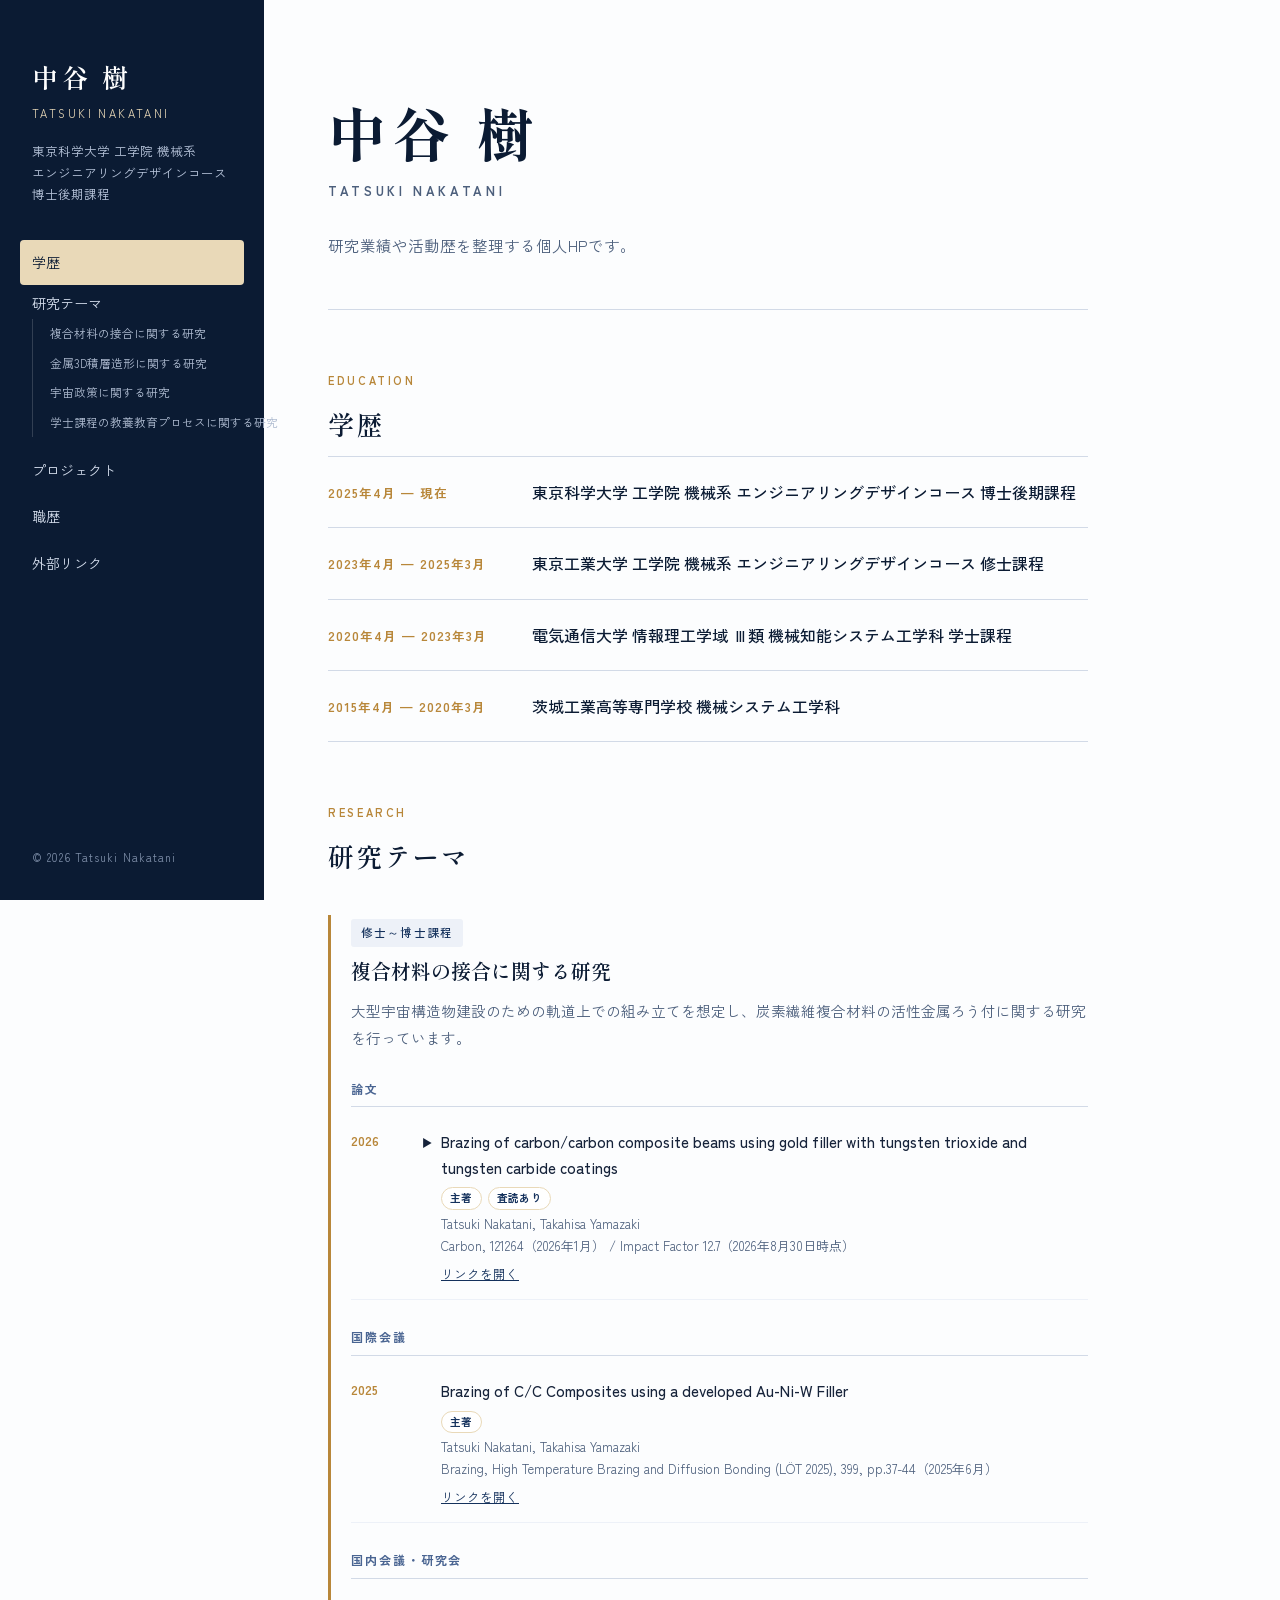
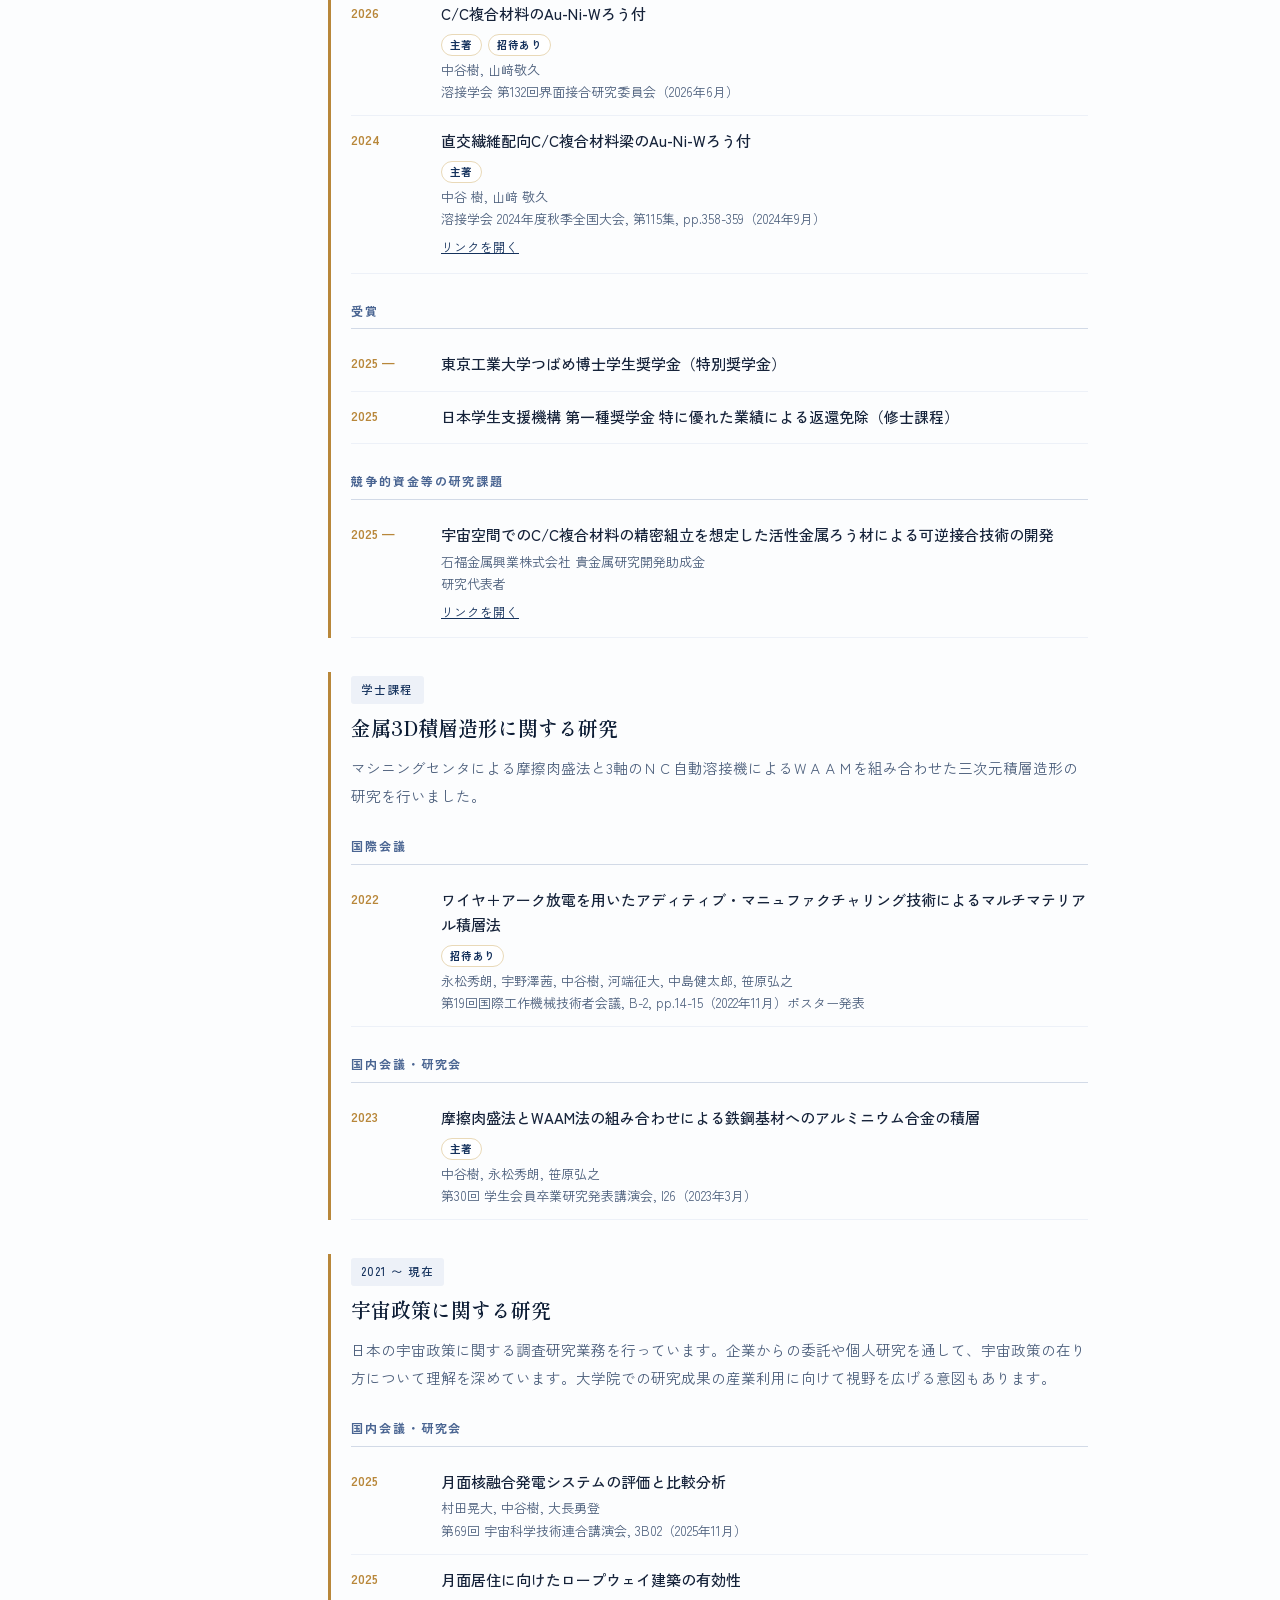
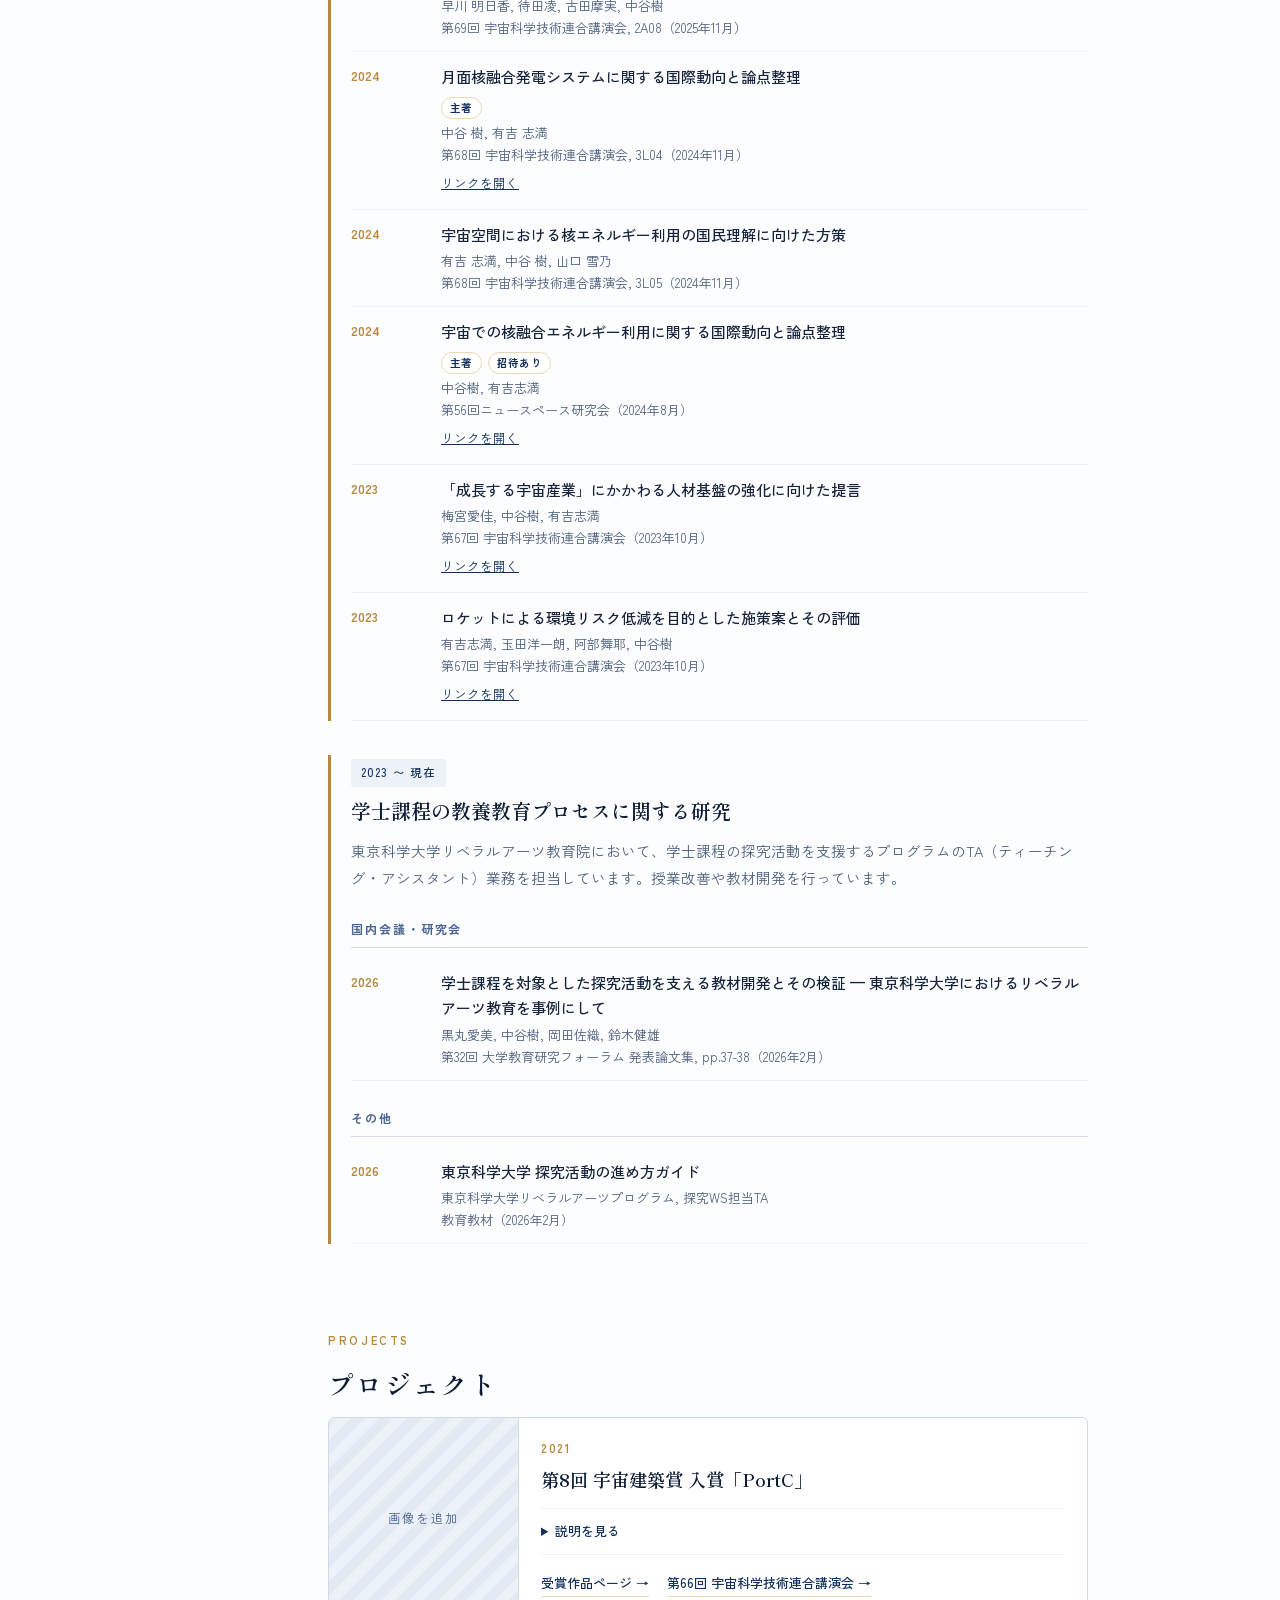
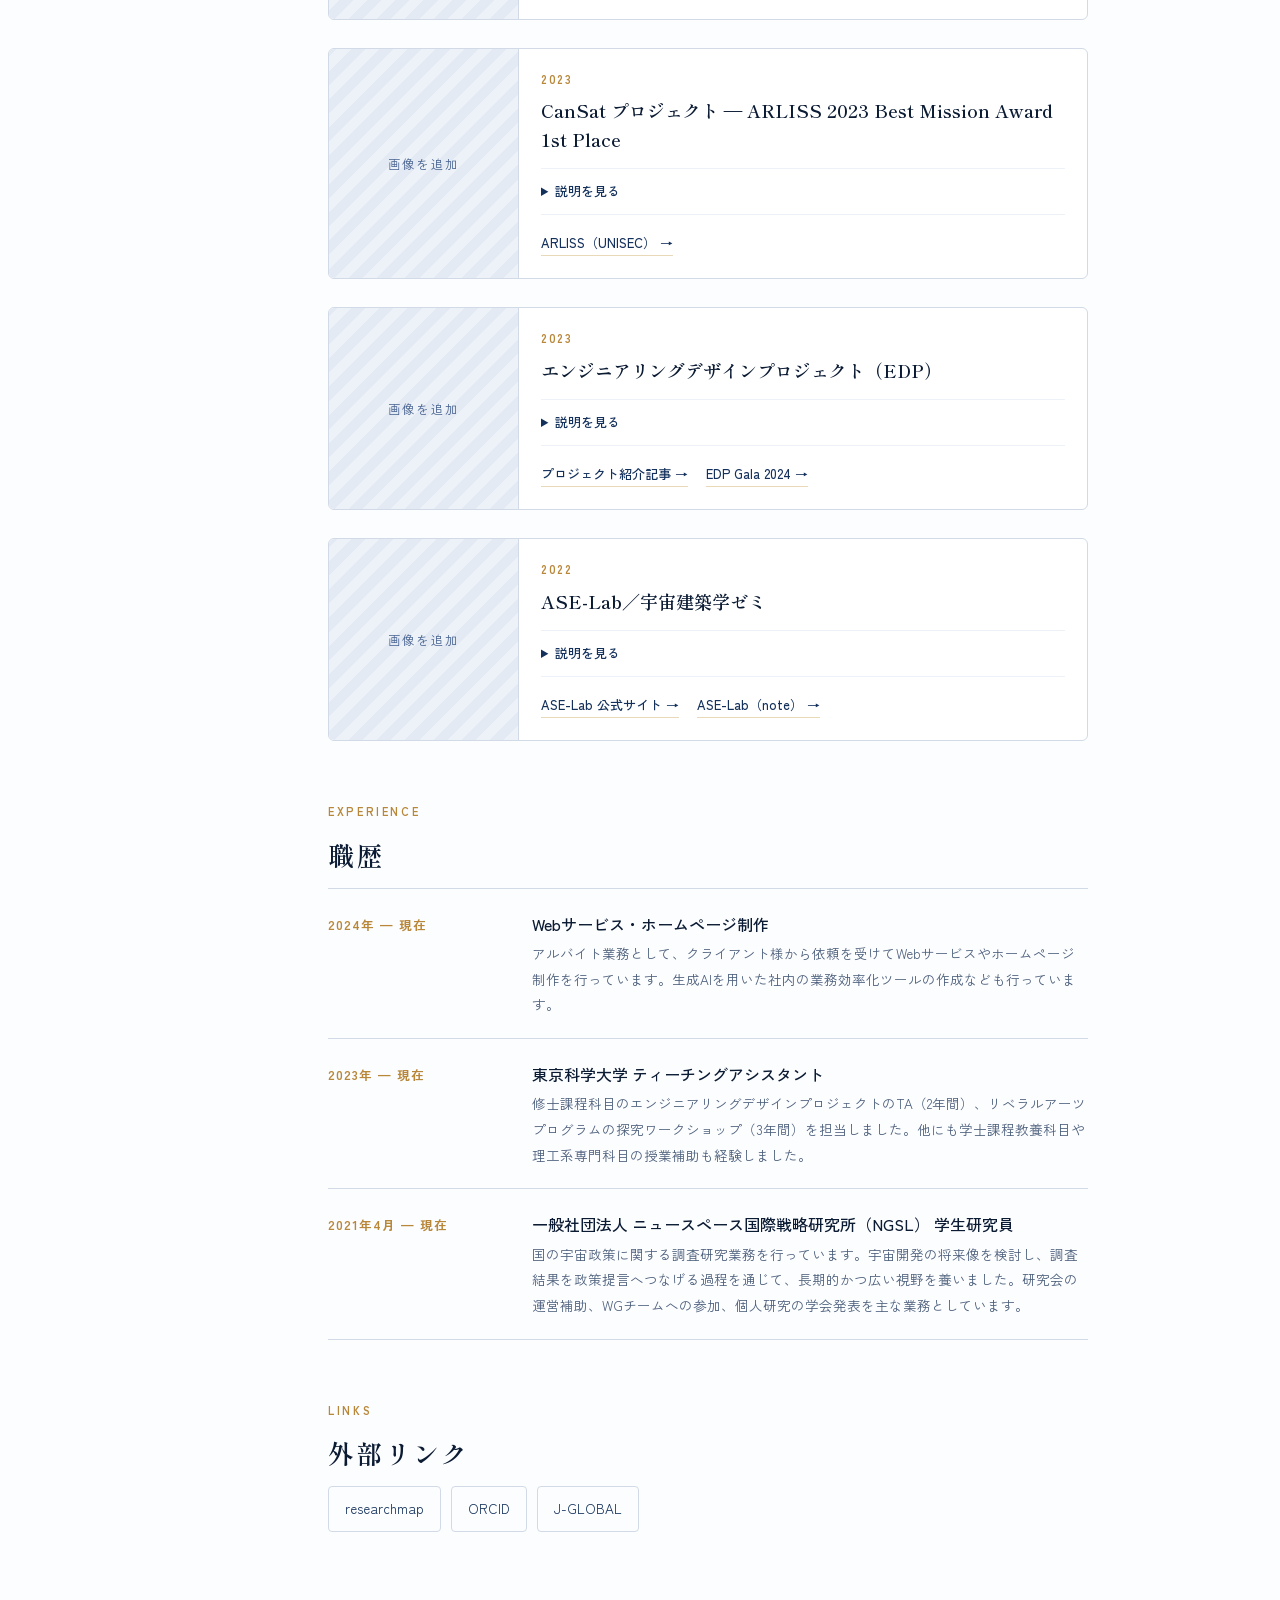
==== index.html @ 9c74d60d "Add files via upload" ====
<!DOCTYPE html>
<html lang="ja">
<head>
<meta charset="UTF-8">
<meta name="viewport" content="width=device-width, initial-scale=1">
<title>中谷 樹 | 東京科学大学 博士後期課程</title>
<meta name="description" content="研究業績や活動歴を整理する個人HPです。">

<!-- OGP（SNSでリンクを共有したときの表示。URLと画像は公開後に書き換えてください） -->
<meta property="og:type" content="website">
<meta property="og:title" content="中谷 樹 | 東京科学大学 博士後期課程">
<meta property="og:description" content="研究業績や活動歴を整理する個人HPです。">
<meta property="og:url" content="https://n-tatsuki.github.io/">
<meta property="og:image" content="https://n-tatsuki.github.io/images/ogp.jpg">

<link rel="preconnect" href="https://fonts.googleapis.com">
<link rel="preconnect" href="https://fonts.gstatic.com" crossorigin>
<link href="https://fonts.googleapis.com/css2?family=Shippori+Mincho:wght@500;600;800&family=Zen+Kaku+Gothic+New:wght@400;500;700&display=swap" rel="stylesheet">
<link rel="stylesheet" href="style.css">
</head>

<body>
<a class="skip" href="#main">本文へスキップ</a>

<div class="shell">

  <!-- ============ 左サイドバー（スマホでは上部の帯になります） ============ -->
  <header class="rail">
    <div class="rail__id">
      <p class="rail__name" data-bind="nameJa">中谷 樹</p>
      <p class="rail__name-en" data-bind="nameEn">Tatsuki Nakatani</p>
      <p class="rail__affil" data-bind="affiliation"></p>
    </div>

    <!-- 項目は main.js が自動生成します -->
    <nav class="rail__nav" id="railNav" aria-label="ページ内ナビゲーション"></nav>

    <p class="rail__foot">&copy; <span data-bind="year"></span> Tatsuki Nakatani</p>
  </header>

  <!-- ============ 本文 ============ -->
  <main class="main" id="main">

    <!-- ---- 冒頭 ---- -->
    <section class="hero">
      <h1 class="hero__name">
        <span class="hero__ja" data-bind="nameJa">中谷 樹</span>
        <span class="hero__en" data-bind="nameEn">Tatsuki Nakatani</span>
      </h1>
      <p class="hero__lead" data-bind="lead"></p>
    </section>

    <!-- ---- 学歴 ---- -->
    <section class="sec" id="education">
      <h2 class="sec__title"><span class="sec__eyebrow">Education</span>学歴</h2>
      <ol class="track" id="educationList"></ol>
    </section>

    <!-- ---- 研究テーマと業績 ---- -->
    <section class="sec" id="research">
      <h2 class="sec__title"><span class="sec__eyebrow">Research</span>研究テーマ</h2>
      <div id="themes"></div>
    </section>

    <!-- ---- プロジェクト ---- -->
    <section class="sec" id="projects">
      <h2 class="sec__title"><span class="sec__eyebrow">Projects</span>プロジェクト</h2>
      <div class="cards" id="projectList"></div>
    </section>

    <!-- ---- 職歴 ---- -->
    <section class="sec" id="experience">
      <h2 class="sec__title"><span class="sec__eyebrow">Experience</span>職歴</h2>
      <ol class="track" id="experienceList"></ol>
    </section>

    <!-- ---- リンクと連絡先 ---- -->
    <section class="sec" id="contact">
      <h2 class="sec__title"><span class="sec__eyebrow">Links</span>外部リンク</h2>
      <ul class="links" id="linkList"></ul>
    </section>
  </main>
</div>

<script>
/* =====================================================================
   サイトの中身はすべてこのファイルで管理します。
   HTML や CSS を触らなくても、ここを書き換えれば表示が変わります。
   文字列は "ダブルクォート" で囲み、各項目の末尾のカンマを消さないでください。

   業績データは researchmap のエクスポート（2026/08/29 時点）を反映しています。
   ===================================================================== */

window.SITE_DATA = {

  /* ------------------------------------------------------------------
     1. 基本情報
     ------------------------------------------------------------------ */
  profile: {
    nameJa: "中谷 樹",
    nameEn: "Tatsuki Nakatani",
    affiliation: "東京科学大学 工学院 機械系\nエンジニアリングデザインコース 博士後期課程",
    lead: "研究業績や活動歴を整理する個人HPです。",
  },

  /* ------------------------------------------------------------------
     2. 研究テーマ
     id は業績と紐づける識別子です。半角英数字で、変更しないでください。
     description に各テーマの説明文を書きます。
     ------------------------------------------------------------------ */
  themes: [
    {
      id: "brazing",
      period: "修士～博士課程",
      title: "複合材料の接合に関する研究",
      description: "大型宇宙構造物建設のための軌道上での組み立てを想定し、炭素繊維複合材料の活性金属ろう付に関する研究を行っています。"
    },
    {
      id: "metal-am",
      period: "学士課程",
      title: "金属3D積層造形に関する研究",
      description: "マシニングセンタによる摩擦肉盛法と3軸のＮＣ自動溶接機によるＷＡＡＭを組み合わせた三次元積層造形の研究を行いました。"
    },
    {
      id: "space-policy",
      period: "2021 〜 現在",
      title: "宇宙政策に関する研究",
      description: "日本の宇宙政策に関する調査研究業務を行っています。企業からの委託や個人研究を通して、宇宙政策の在り方について理解を深めています。大学院での研究成果の産業利用に向けて視野を広げる意図もあります。"
    },
    {
      id: "inquiry",
      period: "2023 〜 現在",
      title: "学士課程の教養教育プロセスに関する研究",
      description: "東京科学大学リベラルアーツ教育院において、学士課程の探究活動を支援するプログラムのTA（ティーチング・アシスタント）業務を担当しています。授業改善や教材開発を行っています。"
    }
  ],

  /* ------------------------------------------------------------------
     3. 業績
     type は次のいずれかを指定します（この順で表示されます）。
       "journal" 論文 / "international" 国際会議 / "domestic" 国内会議・研究会
       "award" 受賞 / "grant" 競争的資金等の研究課題 / "misc" その他

     themes は配列です。複数テーマにまたがる業績は
     ["brazing","space-policy"] のように並べると両方に表示されます。
     ------------------------------------------------------------------ */
  publications: [

    /* ---- 複合材料の接合／金属3D積層造形 ---- */
    {
      year: 2026,
      title: "Brazing of carbon/carbon composite beams using gold filler with tungsten trioxide and tungsten carbide coatings",
      authors: "Tatsuki Nakatani, Takahisa Yamazaki",
      venue: "Carbon, 121264（2026年1月） / Impact Factor 12.7（2026年8月30日時点）",
      badges: ["主著", "査読あり"],
      abstract: "Carbon/Carbon (C/C) composites are expected to be used as space components due to their excellent specific strength and high heat resistance. This study investigates a reliable brazing technique for C/C composites, aimed at their application as beam members in lunar geodesic dome structures. To improve the wettability of pure gold filler metal and prevent its excessive penetration, the end surfaces of the carbon fibers and the graphite matrix were coated with tungsten trioxide and tungsten carbide. The coating process successfully formed a protective layer on both the carbon fibers and the matrix, facilitating effective gold wetting. In three-point bending tests of the brazed specimens, the average maximum flexural stress reached 48.5 MPa. The fracture occurred as a tensile failure accompanied by interlaminar shear. These results indicate that the joint strength was greater than the strength of the C/C composite base material. Microstructural analyses confirmed that tungsten coatings formed around the fibers. When the C/C composite was placed with an oblique carbon fiber orientation to the joining surface for use as a beam material, the gold filler penetrated along the carbon fiber at an oblique angle. Furthermore, the alternating fiber orientation of the composite contributed to stress redistribution during loading, enhancing joint strength. These findings demonstrate that tungsten-based coatings and fiber architecture are critical to improving the mechanical performance of brazed C/C composite joints.",
      type: "journal",
      themes: ["brazing"],
      url: "https://doi.org/10.1016/j.carbon.2026.121264"
    },
    {
      year: 2025,
      title: "Brazing of C/C Composites using a developed Au-Ni-W Filler",
      authors: "Tatsuki Nakatani, Takahisa Yamazaki",
      venue: "Brazing, High Temperature Brazing and Diffusion Bonding (LÖT 2025), 399, pp.37-44（2025年6月）",
      badges: ["主著"],
      type: "international",
      themes: ["brazing"],
      url: "https://doi.org/10.53192/LOET20250037"
    },
    {
      year: 2022,
      title: "ワイヤ＋アーク放電を用いたアディティブ・マニュファクチャリング技術によるマルチマテリアル積層法",
      authors: "永松秀朗, 宇野澤茜, 中谷樹, 河端征大, 中島健太郎, 笹原弘之",
      venue: "第19回国際工作機械技術者会議, B-2, pp.14-15（2022年11月）ポスター発表",
      badges: ["招待あり"],
      type: "international",
      themes: ["metal-am"],
      url: ""
    },
    {
      year: 2026,
      title: "C/C複合材料のAu-Ni-Wろう付",
      authors: "中谷樹, 山﨑敬久",
      venue: "溶接学会 第132回界面接合研究委員会（2026年6月）",
      badges: ["主著", "招待あり"],
      type: "domestic",
      themes: ["brazing"],
      url: ""
    },
    {
      year: 2024,
      title: "直交繊維配向C/C複合材料梁のAu-Ni-Wろう付",
      authors: "中谷 樹, 山﨑 敬久",
      venue: "溶接学会 2024年度秋季全国大会, 第115集, pp.358-359（2024年9月）",
      badges: ["主著"],
      type: "domestic",
      themes: ["brazing"],
      url: "https://doi.org/10.14920/jwstaikai.2024f.0_358"
    },
    {
      year: 2023,
      title: "摩擦肉盛法とWAAM法の組み合わせによる鉄鋼基材へのアルミニウム合金の積層",
      authors: "中谷樹, 永松秀朗, 笹原弘之",
      venue: "第30回 学生会員卒業研究発表講演会, I26（2023年3月）",
      badges: ["主著"],
      type: "domestic",
      themes: ["metal-am"],
      url: ""
    },
    {
      period: "2025 —",
      title: "宇宙空間でのC/C複合材料の精密組立を想定した活性金属ろう材による可逆接合技術の開発",
      program: "石福金属興業株式会社 貴金属研究開発助成金",
      role: "研究代表者",
      type: "grant",
      themes: ["brazing"],
      url: "https://www.ishifuku-kinzoku.co.jp/topics/2025/grant.html"
    },
    {
      period: "2025 —",
      title: "東京工業大学つばめ博士学生奨学金（特別奨学金）",
      type: "award",
      themes: ["brazing"],
      url: ""
    },
    {
      year: 2025,
      title: "日本学生支援機構 第一種奨学金 特に優れた業績による返還免除（修士課程）",
      type: "award",
      themes: ["brazing"],
      url: ""
    },

    /* ---- 宇宙政策 ---- */
    {
      year: 2025,
      title: "月面核融合発電システムの評価と比較分析",
      authors: "村田晃大, 中谷樹, 大長勇登",
      venue: "第69回 宇宙科学技術連合講演会, 3B02（2025年11月）",
      type: "domestic",
      themes: ["space-policy"],
      url: ""
    },
    {
      year: 2025,
      title: "月面居住に向けたロープウェイ建築の有効性",
      authors: "早川 明日香, 待田凌, 古田摩実, 中谷樹",
      venue: "第69回 宇宙科学技術連合講演会, 2A08（2025年11月）",
      type: "domestic",
      themes: ["space-policy"],
      url: ""
    },
    {
      year: 2024,
      title: "月面核融合発電システムに関する国際動向と論点整理",
      authors: "中谷 樹, 有吉 志満",
      venue: "第68回 宇宙科学技術連合講演会, 3L04（2024年11月）",
      badges: ["主著"],
      type: "domestic",
      themes: ["space-policy"],
      url: "https://jxiv.jst.go.jp/index.php/jxiv/preprint/view/1772"
    },
    {
      year: 2024,
      title: "宇宙空間における核エネルギー利用の国民理解に向けた方策",
      authors: "有吉 志満, 中谷 樹, 山口 雪乃",
      venue: "第68回 宇宙科学技術連合講演会, 3L05（2024年11月）",
      type: "domestic",
      themes: ["space-policy"],
      url: ""
    },
    {
      year: 2023,
      title: "「成長する宇宙産業」にかかわる人材基盤の強化に向けた提言",
      authors: "梅宮愛佳, 中谷樹, 有吉志満",
      venue: "第67回 宇宙科学技術連合講演会（2023年10月）",
      type: "domestic",
      themes: ["space-policy"],
      url: "https://jglobal.jst.go.jp/detail?JGLOBAL_ID=202402262621396596"
    },
    {
      year: 2023,
      title: "ロケットによる環境リスク低減を目的とした施策案とその評価",
      authors: "有吉志満, 玉田洋一朗, 阿部舞耶, 中谷樹",
      venue: "第67回 宇宙科学技術連合講演会（2023年10月）",
      type: "domestic",
      themes: ["space-policy"],
      url: "https://jglobal.jst.go.jp/detail?JGLOBAL_ID=202402243656834586"
    },
    {
      year: 2024,
      title: "宇宙での核融合エネルギー利用に関する国際動向と論点整理",
      authors: "中谷樹, 有吉志満",
      venue: "第56回ニュースペース研究会（2024年8月）",
      badges: ["主著", "招待あり"],
      type: "domestic",
      themes: ["space-policy"],
      url: "https://ngsl.or.jp/news/meeting-56/"
    },

    /* ---- 探究活動支援 ---- */
    {
      year: 2026,
      title: "学士課程を対象とした探究活動を支える教材開発とその検証 — 東京科学大学におけるリベラルアーツ教育を事例にして",
      authors: "黒丸愛美, 中谷樹, 岡田佐織, 鈴木健雄",
      venue: "第32回 大学教育研究フォーラム 発表論文集, pp.37-38（2026年2月）",
      type: "domestic",
      themes: ["inquiry"],
      url: ""
    },
    {
      year: 2026,
      title: "東京科学大学 探究活動の進め方ガイド",
      authors: "東京科学大学リベラルアーツプログラム, 探究WS担当TA",
      venue: "教育教材（2026年2月）",
      type: "misc",
      themes: ["inquiry"],
      url: ""
    }
  ],

  /* ------------------------------------------------------------------
     4. プロジェクト
     image に画像のパス（例 "images/port-c.jpg"）を入れると写真が表示され、
     "" のままなら「画像を追加」の枠が表示されます。
     links は複数のリンクを並べられます。不要なら空の配列 [] にします。
     ------------------------------------------------------------------ */
  projects: [
    {
      year: "2021",
      title: "第8回 宇宙建築賞 入賞「PortC」",
      description:
        "宇宙建築学サークルに所属し、学生チームで宇宙建築コンペに挑戦しました。月面における宇宙港の建設構想を提案し、第8回宇宙建築賞で入賞しました。月面の景観を保全し、ロケット打ち上げをシンボルとする宇宙港を設計しました。本作品は第66回宇宙科学技術連合講演会（2022年11月）の企業展示にも出展し、宇宙建築学のアウトリーチ活動を行いました。",
      image: "",
      links: [
        { label: "受賞作品ページ", url: "https://tnlabsa.wixsite.com/tnlab/%E7%AC%AC8%E5%9B%9E-%E5%84%AA%E7%A7%80%E4%BD%9C%E5%93%81" },
        { label: "第66回 宇宙科学技術連合講演会", url: "https://branch.jsass.or.jp/ukaren66/" }
      ]
    },
    {
      year: "2023",
      title: "CanSat プロジェクト — ARLISS 2023 Best Mission Award 1st Place",
      description:
        "小型宇宙機の技術実証を行うCanSatプロジェクトに授業の一環として取り組み、その後チームで自主的に国際大会ARLISSへ出場しました。月面クレータ内での水資源運搬を想定し、パイプラインを自動敷設するシステムを開発して技術実証を行い、Best Mission Award 1st Place を受賞しました。要求の異なる複数の設計要件を整理し、設計から加工までを自チームで完結させる過程で、技術面とプロジェクトマネジメントの両面を実践的に学びました。",
      image: "",
      links: [
        { label: "ARLISS（UNISEC）", url: "https://unisec.jp/archives/10330" }
      ]
    },
    {
      year: "2023",
      title: "エンジニアリングデザインプロジェクト（EDP）",
      description:
        "機械系エンジニアリングデザインコースにおけるPBL型授業です。パートナー企業から与えられた社会課題の解決を目指し、デザイン思考にもとづいてプロダクト開発に取り組みました。デザイン思考はユーザーへの共感を通じて潜在的なニーズを洞察する思考法であり、工学的な専門知識を社会実装につなげる過程に関心を持ち、参加しました。成果は一般向けの最終発表会で公開しています。",
      image: "",
      links: [
        { label: "プロジェクト紹介記事", url: "https://medium.com/titech-eng-and-design/2023%E5%B9%B4%E5%BA%A6edp-%E3%81%A4%E3%81%AA%E3%81%8C%E3%82%8B%E3%83%81%E3%82%A7%E3%82%A2-team-7-%E3%82%AB%E3%83%AA%E3%83%B3%E3%83%90-c5eef5f510cc" },
        { label: "EDP Gala 2024", url: "https://edpgala-2024.peatix.com/view" }
      ]
    },
    {
      year: "2022",
      title: "ASE-Lab／宇宙建築学ゼミ",
      description:
        "大学院での研究に関わる知識を深めるとともに、宇宙建築分野の裾野を広げることを目的として、オンラインで「宇宙建築学ゼミ」を主宰しました。全国から集まった学生とともに、宇宙用材料や接合法といった材料工学の話題から月面都市の形成構想まで、幅広いテーマで継続的にゼミを運営しました。",
      image: "",
      links: [
        { label: "ASE-Lab 公式サイト", url: "https://www.ase-lab.space/?no-ovl=t" },
        { label: "ASE-Lab（note）", url: "https://note.com/ase_lab_/n/nc02d63dab0a2" }
      ]
    }
  ],

  /* ------------------------------------------------------------------
     5. 学歴（新しい順）
     ------------------------------------------------------------------ */
  education: [
    {
      period: "2025年4月 — 現在",
      title: "東京科学大学 工学院 機械系 エンジニアリングデザインコース 博士後期課程",
      description: ""
    },
    {
      period: "2023年4月 — 2025年3月",
      title: "東京工業大学 工学院 機械系 エンジニアリングデザインコース 修士課程",
      description: ""
    },
    {
      period: "2020年4月 — 2023年3月",
      title: "電気通信大学 情報理工学域 Ⅲ類 機械知能システム工学科 学士課程",
      description: ""
    },
    {
      period: "2015年4月 — 2020年3月",
      title: "茨城工業高等専門学校 機械システム工学科",
      description: ""
    }
  ],

  /* ------------------------------------------------------------------
     6. 職歴（新しい順）
     ------------------------------------------------------------------ */
  experience: [
    {
      period: "2024年 — 現在",
      title: "Webサービス・ホームページ制作",
      description: "アルバイト業務として、クライアント様から依頼を受けてWebサービスやホームページ制作を行っています。生成AIを用いた社内の業務効率化ツールの作成なども行っています。"
    },
    {
      period: "2023年 — 現在",
      title: "東京科学大学 ティーチングアシスタント",
      description: "修士課程科目のエンジニアリングデザインプロジェクトのTA（2年間）、リベラルアーツプログラムの探究ワークショップ（3年間）を担当しました。他にも学士課程教養科目や理工系専門科目の授業補助も経験しました。"
    },
    {
      period: "2021年4月 — 現在",
      title: "一般社団法人 ニュースペース国際戦略研究所（NGSL） 学生研究員",
      description: "国の宇宙政策に関する調査研究業務を行っています。宇宙開発の将来像を検討し、調査結果を政策提言へつなげる過程を通じて、長期的かつ広い視野を養いました。研究会の運営補助、WGチームへの参加、個人研究の学会発表を主な業務としています。"
    }
  ],

  /* ------------------------------------------------------------------
     7. 外部リンク
     ------------------------------------------------------------------ */
  links: [
    { label: "researchmap", url: "https://researchmap.jp/Tatsuki_Nakatani" },
    { label: "ORCID",       url: "https://orcid.org/0009-0008-1385-2778" },
    { label: "J-GLOBAL",    url: "https://jglobal.jst.go.jp/detail?JGLOBAL_ID=202601013543771460" }
  ]
};

</script>
<script>
/* =====================================================================
   data.js の内容を読み取ってページを組み立てます。
   通常はこのファイルを編集する必要はありません。
   ===================================================================== */
(function () {
  "use strict";

  var D = window.SITE_DATA || {};
  var P = D.profile || {};

  /* ナビゲーションと目次はこの一覧から生成されます */
  var SECTIONS = [
    { id: "education",  ja: "学歴",         en: "Education" },
    {
      id: "research", ja: "研究テーマ", en: "Research",
      children: [
        { id: "theme-brazing", ja: "複合材料の接合に関する研究" },
        { id: "theme-metal-am", ja: "金属3D積層造形に関する研究" },
        { id: "theme-space-policy", ja: "宇宙政策に関する研究" },
        { id: "theme-inquiry", ja: "学士課程の教養教育プロセスに関する研究" }
      ]
    },
    { id: "projects",   ja: "プロジェクト",  en: "Projects" },
    { id: "experience", ja: "職歴",         en: "Experience" },
    { id: "contact",    ja: "外部リンク",    en: "Links" }
  ];

  /* 業績種別の表示名と並び順 */
  var TYPE_ORDER = ["journal", "international", "domestic", "award", "grant", "misc"];
  var TYPE_LABEL = {
    journal: "論文",
    international: "国際会議",
    domestic: "国内会議・研究会",
    award: "受賞",
    grant: "競争的資金等の研究課題",
    misc: "その他"
  };

  function esc(s) {
    return String(s == null ? "" : s)
      .replace(/&/g, "&amp;").replace(/</g, "&lt;")
      .replace(/>/g, "&gt;").replace(/"/g, "&quot;");
  }
  function byId(id) { return document.getElementById(id); }

  /* ---------- 基本情報の差し込み ---------- */
  function fillBindings() {
    var map = {
      nameJa: P.nameJa,
      nameEn: P.nameEn,
      affiliation: P.affiliation,
      lead: P.lead,
      year: new Date().getFullYear()
    };
    Object.keys(map).forEach(function (key) {
      if (map[key] == null) return;
      document.querySelectorAll('[data-bind="' + key + '"]').forEach(function (el) {
        el.textContent = String(map[key]);
      });
    });
  }

  /* ---------- サイドバーのナビゲーション ---------- */
  function renderNav() {
    var nav = byId("railNav");
    if (!nav) return;
    nav.innerHTML = SECTIONS.map(function (s) {
      var mainLink = '<a class="rail__nav-main" href="#' + s.id + '">' + esc(s.ja) + "</a>";
      if (!Array.isArray(s.children) || s.children.length === 0) return mainLink;
      var children = s.children.map(function (c) {
        return '<a class="rail__nav-sub" href="#' + c.id + '">' + esc(c.ja) + "</a>";
      }).join("");
      return '<div class="rail__nav-group">' + mainLink +
        '<div class="rail__subnav">' + children + "</div></div>";
    }).join("");
  }

  /* ---------- 業績1件分 ---------- */
  function pubItem(p) {
    var lines = [p.authors, p.venue, p.program, p.role, p.number]
      .filter(Boolean).map(esc).join("<br>");
    var link = p.url
      ? '<a class="pub__link" href="' + esc(p.url) + '" target="_blank" rel="noopener">リンクを開く</a>'
      : "";
    var badges = Array.isArray(p.badges) && p.badges.length
      ? '<div class="pub__badges">' + p.badges.map(function (b) {
          return '<span class="pub__badge">' + esc(b) + '</span>';
        }).join("") + '</div>'
      : "";
    var titleBlock = p.abstract
      ? '<details class="pub__details"><summary class="pub__title pub__summary">' + esc(p.title) + '</summary>' +
        '<div class="pub__abstract"><span class="pub__abstract-label">Abstract</span><p>' + esc(p.abstract) + '</p></div></details>'
      : '<p class="pub__title">' + esc(p.title) + '</p>';
    return '<li class="pub">' +
      '<span class="pub__year">' + esc(p.period || p.year) + "</span>" +
      "<div>" +
        titleBlock +
        badges +
        (lines ? '<p class="pub__meta">' + lines + "</p>" : "") +
        link +
      "</div></li>";
  }

  /* 新しい順に並べる。period が "2025 — 2026" の場合は先頭の数字を使う */
  function sortKey(p) {
    if (p.year) return Number(p.year) || 0;
    var m = String(p.period || "").match(/\d{4}/g);
    return m ? Number(m[m.length - 1]) : 0;
  }

  /* ---------- 研究テーマと業績 ---------- */
  function renderPublicationGroups(items) {
    if (!items || items.length === 0) return "";
    return TYPE_ORDER.map(function (type) {
      var group = items
        .filter(function (p) { return p.type === type; })
        .sort(function (a, b) { return sortKey(b) - sortKey(a); });
      if (group.length === 0) return "";
      return '<div class="pubgroup">' +
        '<h5 class="pubgroup__label">' + TYPE_LABEL[type] + "</h5>" +
        '<ul class="publist">' + group.map(pubItem).join("") + "</ul></div>";
    }).join("");
  }

  function renderThemes() {
    var box = byId("themes");
    if (!box) return;
    var all = Array.isArray(D.publications) ? D.publications : [];

    box.innerHTML = (D.themes || []).map(function (t) {
      var mine = all.filter(function (p) {
        return Array.isArray(p.themes) && p.themes.indexOf(t.id) !== -1;
      });

      var body = renderPublicationGroups(mine);

      return '<article class="theme" id="theme-' + esc(t.id) + '">' +
        (t.period ? '<span class="theme__period">' + esc(t.period) + "</span>" : "") +
        '<h3 class="theme__title">' + esc(t.title) + "</h3>" +
        (t.description ? '<p class="theme__desc">' + esc(t.description) + "</p>" : "") +
        body +
      "</article>";
    }).join("");
  }

  /* ---------- プロジェクト ---------- */
  function renderProjects() {
    var box = byId("projectList");
    if (!box) return;

    box.innerHTML = (D.projects || []).map(function (pr) {
      var figure = pr.image
        ? '<img src="' + esc(pr.image) + '" alt="' + esc(pr.title) + 'の写真" loading="lazy">'
        : '<div class="card__ph">画像を追加</div>';
      var list = Array.isArray(pr.links) ? pr.links.slice() : [];
      if (pr.link) list.push({ label: pr.linkLabel || "詳細を見る", url: pr.link });
      var link = list.filter(function (l) { return l.url; }).map(function (l) {
        return '<a class="card__link" href="' + esc(l.url) + '" target="_blank" rel="noopener">' +
          esc(l.label) + " &rarr;</a>";
      }).join("");
      if (link) link = '<div class="card__links">' + link + "</div>";
      return '<article class="card">' +
        '<figure class="card__figure">' + figure + "</figure>" +
        '<div class="card__body">' +
          '<div class="card__meta"><span class="card__year">' + esc(pr.year) + "</span></div>" +
          '<h3 class="card__title">' + esc(pr.title) + "</h3>" +
          '<details class="card__details">' +
            '<summary>説明を見る</summary>' +
            '<p class="card__desc">' + esc(pr.description) + "</p>" +
          "</details>" +
          link +
        "</div></article>";
    }).join("");
  }

  /* ---------- 学歴・職歴（同じ形式で表示します） ---------- */
  function renderTrack(elementId, items) {
    var box = byId(elementId);
    if (!box) return;
    box.innerHTML = (items || []).map(function (it) {
      return '<li class="job">' +
        '<span class="job__period">' + esc(it.period) + "</span>" +
        '<p class="job__role">' + esc(it.title) + "</p>" +
        (it.description ? '<p class="job__desc">' + esc(it.description) + "</p>" : "") +
      "</li>";
    }).join("");
  }

  /* ---------- リンク ---------- */
  function renderLinks() {
    var box = byId("linkList");
    if (!box) return;
    box.innerHTML = (D.links || [])
      .filter(function (l) { return l.url; })
      .map(function (l) {
        return '<li><a href="' + esc(l.url) + '" target="_blank" rel="noopener">' +
          esc(l.label) + "</a></li>";
      }).join("");
  }

  /* ---------- 現在位置に応じてナビを強調 ---------- */
  function initScrollSpy() {
    var links = Array.prototype.slice.call(
      document.querySelectorAll(".rail__nav a")
    );
    var sections = links
      .map(function (a) { return document.querySelector(a.getAttribute("href")); })
      .filter(Boolean);
    if (!("IntersectionObserver" in window) || sections.length === 0) return;

    var observer = new IntersectionObserver(function (entries) {
      entries.forEach(function (entry) {
        if (!entry.isIntersecting) return;
        links.forEach(function (a) {
          a.classList.toggle(
            "is-active",
            a.getAttribute("href") === "#" + entry.target.id
          );
        });
      });
    }, { rootMargin: "-25% 0px -65% 0px" });

    sections.forEach(function (s) { observer.observe(s); });
  }

  fillBindings();
  renderNav();
  renderThemes();
  renderProjects();
  renderTrack("educationList", D.education);
  renderTrack("experienceList", D.experience);
  renderLinks();
  initScrollSpy();
})();

</script>
</body>
</html>
---- style.css ----
/* =========================================================
   配色・寸法の設定。色を変えたいときはここだけ触れば全体に反映されます。
   ========================================================= */
:root{
  --navy-900:#0B1B33;   /* 最も濃い紺。サイドバーの背景 */
  --navy-700:#14315C;   /* 基調の紺。見出しやリンク */
  --navy-400:#4A6592;   /* 補助的な紺 */
  --navy-050:#EDF1F8;   /* ごく薄い紺。背景の面 */

  --brass:#B8873A;      /* 差し色。ろう材の金に由来 */
  --brass-soft:#E9D9B8;

  --ink:#16233A;        /* 本文の文字色 */
  --ink-muted:#4C5F7C;  /* 補足の文字色 */
  --paper:#FCFDFE;      /* 全体の背景 */
  --rule:#D2DAE7;       /* 罫線 */

  --rail-w:264px;
  --max-w:760px;

  --font-display:"Shippori Mincho","Hiragino Mincho ProN","Yu Mincho",serif;
  --font-body:"Zen Kaku Gothic New","Hiragino Sans","Yu Gothic",
              "Noto Sans JP",system-ui,sans-serif;
}

*,*::before,*::after{ box-sizing:border-box; }

html{ scroll-behavior:smooth; scroll-padding-top:96px; }
@media (prefers-reduced-motion:reduce){
  html{ scroll-behavior:auto; }
  *{ animation-duration:.001ms !important; transition-duration:.001ms !important; }
}

body{
  margin:0;
  background:var(--paper);
  color:var(--ink);
  font-family:var(--font-body);
  font-size:16px;
  line-height:1.9;
  -webkit-font-smoothing:antialiased;
}

a{ color:var(--navy-700); }
:focus-visible{ outline:3px solid var(--brass); outline-offset:3px; }

.skip{
  position:absolute; left:-9999px;
  background:var(--navy-900); color:#fff; padding:12px 20px; z-index:100;
}
.skip:focus{ left:12px; top:12px; }

/* =========================================================
   全体のレイアウト
   ========================================================= */
.shell{ display:block; }

.main{
  max-width:var(--max-w);
  margin:0 auto;
  padding:0 24px 120px;
}

/* =========================================================
   サイドバー
   ========================================================= */
.rail{
  background:var(--navy-900);
  color:#fff;
}
.rail__id{ padding:22px 24px 14px; }
.rail__name{
  margin:0;
  font-family:var(--font-display);
  font-size:22px; font-weight:600; letter-spacing:.14em;
}
.rail__name-en{
  margin:2px 0 0;
  font-size:11px; letter-spacing:.22em; text-transform:uppercase;
  color:var(--brass-soft);
}
.rail__affil{
  margin:10px 0 0;
  font-size:12.5px; line-height:1.7; color:#B9C6DC;
  white-space:pre-line;
}

.rail__nav{
  display:flex; gap:4px;
  padding:0 16px 14px;
  overflow-x:auto;
  -webkit-overflow-scrolling:touch;
  scrollbar-width:none;
}
.rail__nav::-webkit-scrollbar{ display:none; }
.rail__nav a{
  flex:0 0 auto;
  padding:8px 12px;
  color:#D6DFEE; text-decoration:none;
  font-size:13.5px; white-space:nowrap;
  border-radius:4px;
  transition:background .2s, color .2s;
}
.rail__nav a:hover{ background:rgba(255,255,255,.10); color:#fff; }
.rail__nav a.is-active{ color:var(--navy-900); background:var(--brass-soft); }

.rail__foot{ display:none; }

/* =========================================================
   冒頭
   ========================================================= */
.hero{ padding:64px 0 48px; border-bottom:1px solid var(--rule); }
.hero__eyebrow{
  margin:0 0 20px;
  font-size:11px; letter-spacing:.24em; text-transform:uppercase;
  color:var(--brass);
}
.hero__name{ margin:0; }
.hero__ja{
  display:block;
  font-family:var(--font-display);
  font-size:clamp(38px,9vw,58px); font-weight:800;
  letter-spacing:.1em; line-height:1.25; color:var(--navy-900);
}
.hero__en{
  display:block; margin-top:10px;
  font-size:13px; letter-spacing:.28em; text-transform:uppercase;
  color:var(--ink-muted);
}
.hero__lead{
  margin:28px 0 0;
  font-size:15.5px; color:var(--ink-muted); max-width:52ch;
}


/* =========================================================
   セクション共通
   ========================================================= */
.sec{ padding:60px 0 0; }
.sec__title{
  margin:0 0 8px;
  font-family:var(--font-display);
  font-size:26px; font-weight:600; letter-spacing:.09em;
  color:var(--navy-900);
}
.sec__eyebrow{
  display:block; margin-bottom:8px;
  font-family:var(--font-body);
  font-size:11px; font-weight:700; letter-spacing:.24em;
  text-transform:uppercase; color:var(--brass);
}
.sec__note{
  margin:0 0 32px;
  font-size:13.5px; color:var(--ink-muted);
}

/* =========================================================
   研究テーマ
   ========================================================= */
.theme{
  margin-top:34px;
  padding-left:20px;
  border-left:3px solid var(--brass);
}
.theme__period{
  display:inline-block; margin-bottom:8px;
  padding:3px 10px;
  background:var(--navy-050); color:var(--navy-700);
  font-size:11.5px; font-weight:500; letter-spacing:.1em;
  border-radius:3px;
}
.theme__title{
  margin:0 0 10px;
  font-family:var(--font-display);
  font-size:20px; font-weight:600; line-height:1.6;
  color:var(--navy-900);
}
.theme__desc{
  margin:0 0 26px;
  font-size:14.5px; color:var(--ink-muted); max-width:56ch;
}

.pubgroup{ margin-bottom:26px; }
.pubgroup__label{
  margin:0 0 10px; padding-bottom:6px;
  border-bottom:1px solid var(--rule);
  font-size:12px; font-weight:700; letter-spacing:.16em;
  color:var(--navy-400);
}
.publist{ list-style:none; margin:0; padding:0; }
.pub{
  display:grid;
  grid-template-columns:64px 1fr;
  gap:0 14px;
  padding:12px 0;
  border-bottom:1px solid var(--navy-050);
}
.pub__year{
  font-size:12.5px; font-weight:700; line-height:1.5;
  color:var(--brass);
  font-variant-numeric:tabular-nums; padding-top:3px;
}
.pub__title{ margin:0; font-size:15px; font-weight:500; line-height:1.7; }
.pub__title:last-child{ padding-bottom:2px; }
.pub__meta{
  margin:3px 0 0;
  font-size:13px; line-height:1.7; color:var(--ink-muted);
}
.pub__link{
  display:inline-block; margin-top:4px;
  font-size:12.5px; color:var(--navy-700);
}

.empty{
  margin:0;
  padding:18px 20px;
  background:var(--navy-050);
  border-radius:5px;
  font-size:13.5px; color:var(--ink-muted);
}

/* =========================================================
   プロジェクト
   ========================================================= */
.cards{ display:grid; gap:28px; margin-top:8px; }

.card{
  border:1px solid var(--rule);
  border-radius:6px;
  overflow:hidden;
  background:#fff;
}
.card__figure{
  margin:0;
  aspect-ratio:16/9;
  background:var(--navy-050);
}
.card__figure img{ width:100%; height:100%; object-fit:cover; display:block; }
.card__ph{
  width:100%; height:100%;
  display:flex; align-items:center; justify-content:center;
  color:var(--navy-400); font-size:12.5px; letter-spacing:.1em;
  background:repeating-linear-gradient(-45deg,
    var(--navy-050) 0 10px, #E4EAF4 10px 20px);
}
.card__body{ padding:20px 22px 22px; }
.card__year{
  display:inline-block; margin-bottom:6px;
  font-size:11.5px; font-weight:700; letter-spacing:.14em;
  color:var(--brass); font-variant-numeric:tabular-nums;
}
.card__title{
  margin:0 0 10px;
  font-family:var(--font-display);
  font-size:18px; font-weight:600; line-height:1.6; color:var(--navy-900);
}
.card__desc{ margin:0; font-size:14px; color:var(--ink-muted); }
.card__links{
  display:flex; flex-wrap:wrap; gap:8px 18px;
  margin-top:16px;
}
.card__link{
  display:inline-block;
  font-size:13px; font-weight:500;
  border-bottom:1px solid var(--brass-soft);
  text-decoration:none;
}
.card__link:hover{ border-bottom-color:var(--brass); }

/* =========================================================
   経歴
   ========================================================= */
.track{ list-style:none; margin:8px 0 0; padding:0; }
.job{
  display:grid;
  grid-template-columns:1fr;
  gap:4px;
  padding:20px 0;
  border-top:1px solid var(--rule);
}
.job:last-child{ border-bottom:1px solid var(--rule); }
.job__period{
  font-size:12.5px; font-weight:700; letter-spacing:.08em;
  color:var(--brass); font-variant-numeric:tabular-nums;
}
.job__role{
  margin:0;
  font-size:16px; font-weight:500; color:var(--navy-900);
}
.job__desc{ margin:2px 0 0; font-size:13.5px; color:var(--ink-muted); }

/* =========================================================
   リンク・連絡先
   ========================================================= */
.links{ list-style:none; margin:8px 0 0; padding:0;
  display:flex; flex-wrap:wrap; gap:10px; }
.links a{
  display:inline-block;
  padding:9px 16px;
  border:1px solid var(--rule); border-radius:4px;
  font-size:13.5px; text-decoration:none;
  transition:border-color .2s, background .2s;
}
.links a:hover{ border-color:var(--navy-700); background:var(--navy-050); }
.contact__mail{
  margin:24px 0 0;
  font-size:14px; color:var(--ink-muted);
}

/* =========================================================
   画面幅 1024px 以上：サイドバーを左に固定
   ========================================================= */
@media (min-width:1024px){
  .shell{
    display:grid;
    grid-template-columns:var(--rail-w) 1fr;
  }
  .rail{
    position:sticky; top:0;
    height:100vh;
    display:flex; flex-direction:column;
    padding:52px 0 32px;
  }
  .rail__id{ padding:0 32px 36px; }
  .rail__name{ font-size:26px; }
  .rail__affil{ margin-top:16px; }

  .rail__nav{
    flex-direction:column; gap:2px;
    padding:0 20px; overflow:visible;
  }
  .rail__nav a{ padding:9px 12px; font-size:14px; }

  .rail__foot{
    display:block;
    margin:auto 0 0; padding:24px 32px 0;
    font-size:11px; letter-spacing:.1em; color:#7E8EA8;
  }

  .main{ padding:0 64px 140px; margin:0; max-width:calc(var(--max-w) + 128px); }
  .hero{ padding-top:96px; }
  .pub{ grid-template-columns:76px 1fr; }
  .cards{ grid-template-columns:1fr 1fr; }
  .job{ grid-template-columns:180px 1fr; gap:0 24px; }
  .job__period{ padding-top:4px; }
  .job__role{ grid-column:2; }
  .job__desc{ grid-column:2; }
}

/* =========================================================
   2026-08-30 update: research hierarchy / accordion projects
   ========================================================= */

/* 研究テーマのサブ階層 */
.subthemes{
  margin-top:18px;
}
.subtheme{
  padding:24px 0 4px;
  border-top:1px solid var(--rule);
}
.subtheme:first-child{
  margin-top:4px;
}
.subtheme__title{
  margin:0 0 10px;
  font-family:var(--font-display);
  font-size:18px;
  font-weight:600;
  line-height:1.6;
  color:var(--navy-900);
}

/* 左メニュー内の研究テーマ子項目。スマホでは横スクロールの一項目として表示 */
.rail__nav-group,
.rail__subnav{
  display:contents;
}
.rail__nav-sub{
  font-size:12px !important;
}

/* プロジェクトは1列で縦に並べる */
.cards{
  grid-template-columns:1fr;
}

/* プロジェクト説明のアコーディオン */
.card__details{
  margin-top:14px;
  border-top:1px solid var(--navy-050);
  border-bottom:1px solid var(--navy-050);
}
.card__details summary{
  padding:10px 0;
  cursor:pointer;
  color:var(--navy-700);
  font-size:13px;
  font-weight:500;
  list-style-position:inside;
}
.card__details summary:hover{
  color:var(--navy-900);
}
.card__details .card__desc{
  padding:0 0 14px;
}

@media (min-width:1024px){
  .rail__nav-group{
    display:block;
  }
  .rail__subnav{
    display:flex;
    flex-direction:column;
    gap:1px;
    margin:2px 0 9px 12px;
    padding-left:8px;
    border-left:1px solid rgba(255,255,255,.16);
  }
  .rail__nav-sub{
    padding:6px 9px !important;
    font-size:11.5px !important;
    line-height:1.45;
    color:#AEBBD0 !important;
  }
  .rail__nav-sub:hover{
    color:#fff !important;
  }
  .rail__nav-sub.is-active{
    color:var(--navy-900) !important;
  }
  .cards{
    grid-template-columns:1fr;
  }
}

/* =========================================================
   2026-08-30 update 2: compact project cards / publication abstract
   ========================================================= */

/* 研究テーマの説明は一つの連続した段落として、利用可能幅いっぱいに表示 */
.theme__desc{
  max-width:none;
}

/* 論文Abstractのアコーディオン */
.pub__details{
  margin:0;
}
.pub__summary{
  cursor:pointer;
  list-style-position:outside;
}
.pub__summary:hover{
  color:var(--navy-700);
}
.pub__abstract{
  margin:10px 0 4px;
  padding:14px 16px;
  background:var(--navy-050);
  border-left:3px solid var(--brass);
  border-radius:3px;
}
.pub__abstract-label{
  display:block;
  margin-bottom:6px;
  font-size:11px;
  font-weight:700;
  letter-spacing:.14em;
  text-transform:uppercase;
  color:var(--navy-400);
}
.pub__abstract p{
  margin:0;
  font-size:13px;
  line-height:1.75;
  color:var(--ink-muted);
}

/* プロジェクトカード：画像を左、内容を右に置く */
.card{
  display:grid;
  grid-template-columns:190px minmax(0,1fr);
  align-items:stretch;
}
.card__figure{
  aspect-ratio:auto;
  min-height:180px;
  border-right:1px solid var(--rule);
}
.card__body{
  min-width:0;
}
.card__meta{
  display:flex;
  align-items:center;
  gap:10px;
  margin-bottom:6px;
}
.card__year{
  margin-bottom:0;
}

@media (max-width:639px){
  .card{
    grid-template-columns:1fr;
  }
  .card__figure{
    min-height:0;
    aspect-ratio:16/9;
    border-right:0;
    border-bottom:1px solid var(--rule);
  }
}

/* 業績の属性バッジ */
.pub__badges{
  display:flex;
  flex-wrap:wrap;
  gap:6px;
  margin-top:7px;
}
.pub__badge{
  display:inline-block;
  padding:2px 8px;
  border:1px solid var(--brass-soft);
  border-radius:999px;
  background:#fff;
  color:var(--navy-700);
  font-size:10.5px;
  font-weight:700;
  line-height:1.55;
  letter-spacing:.03em;
}
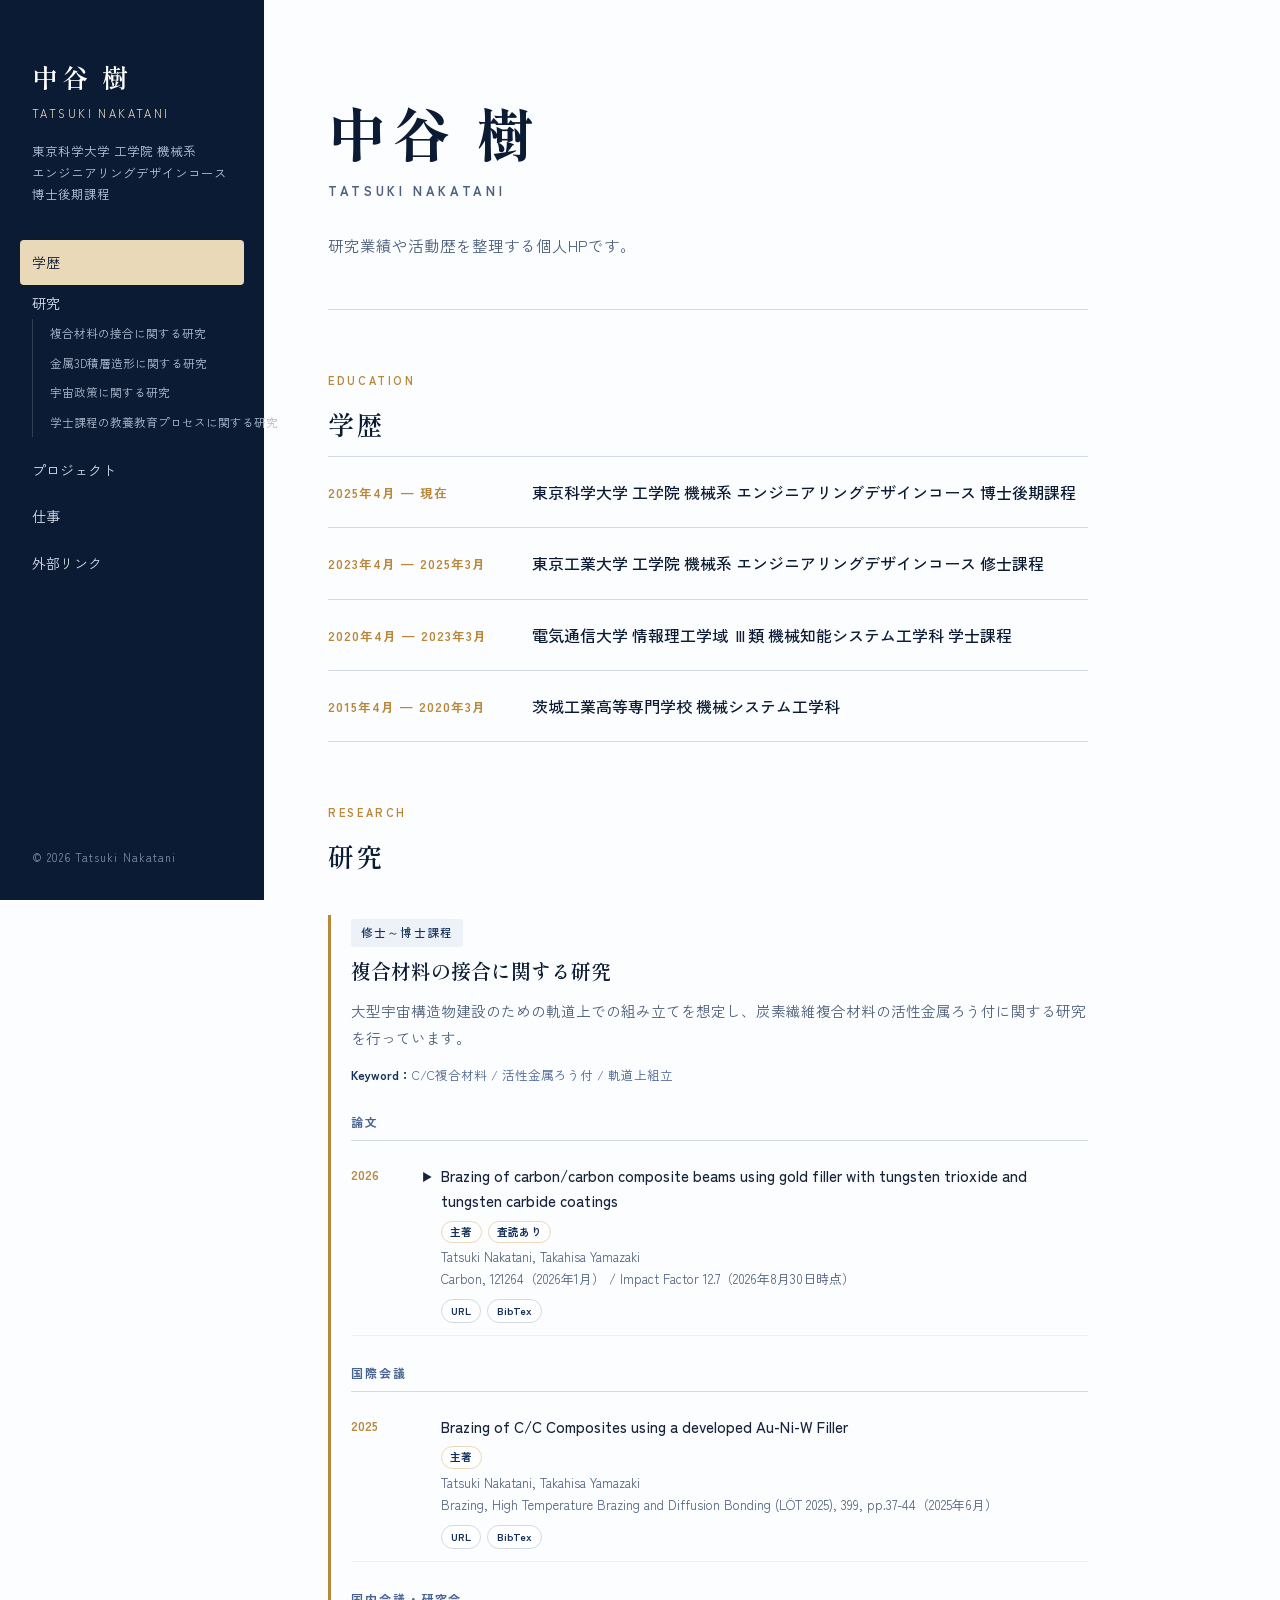
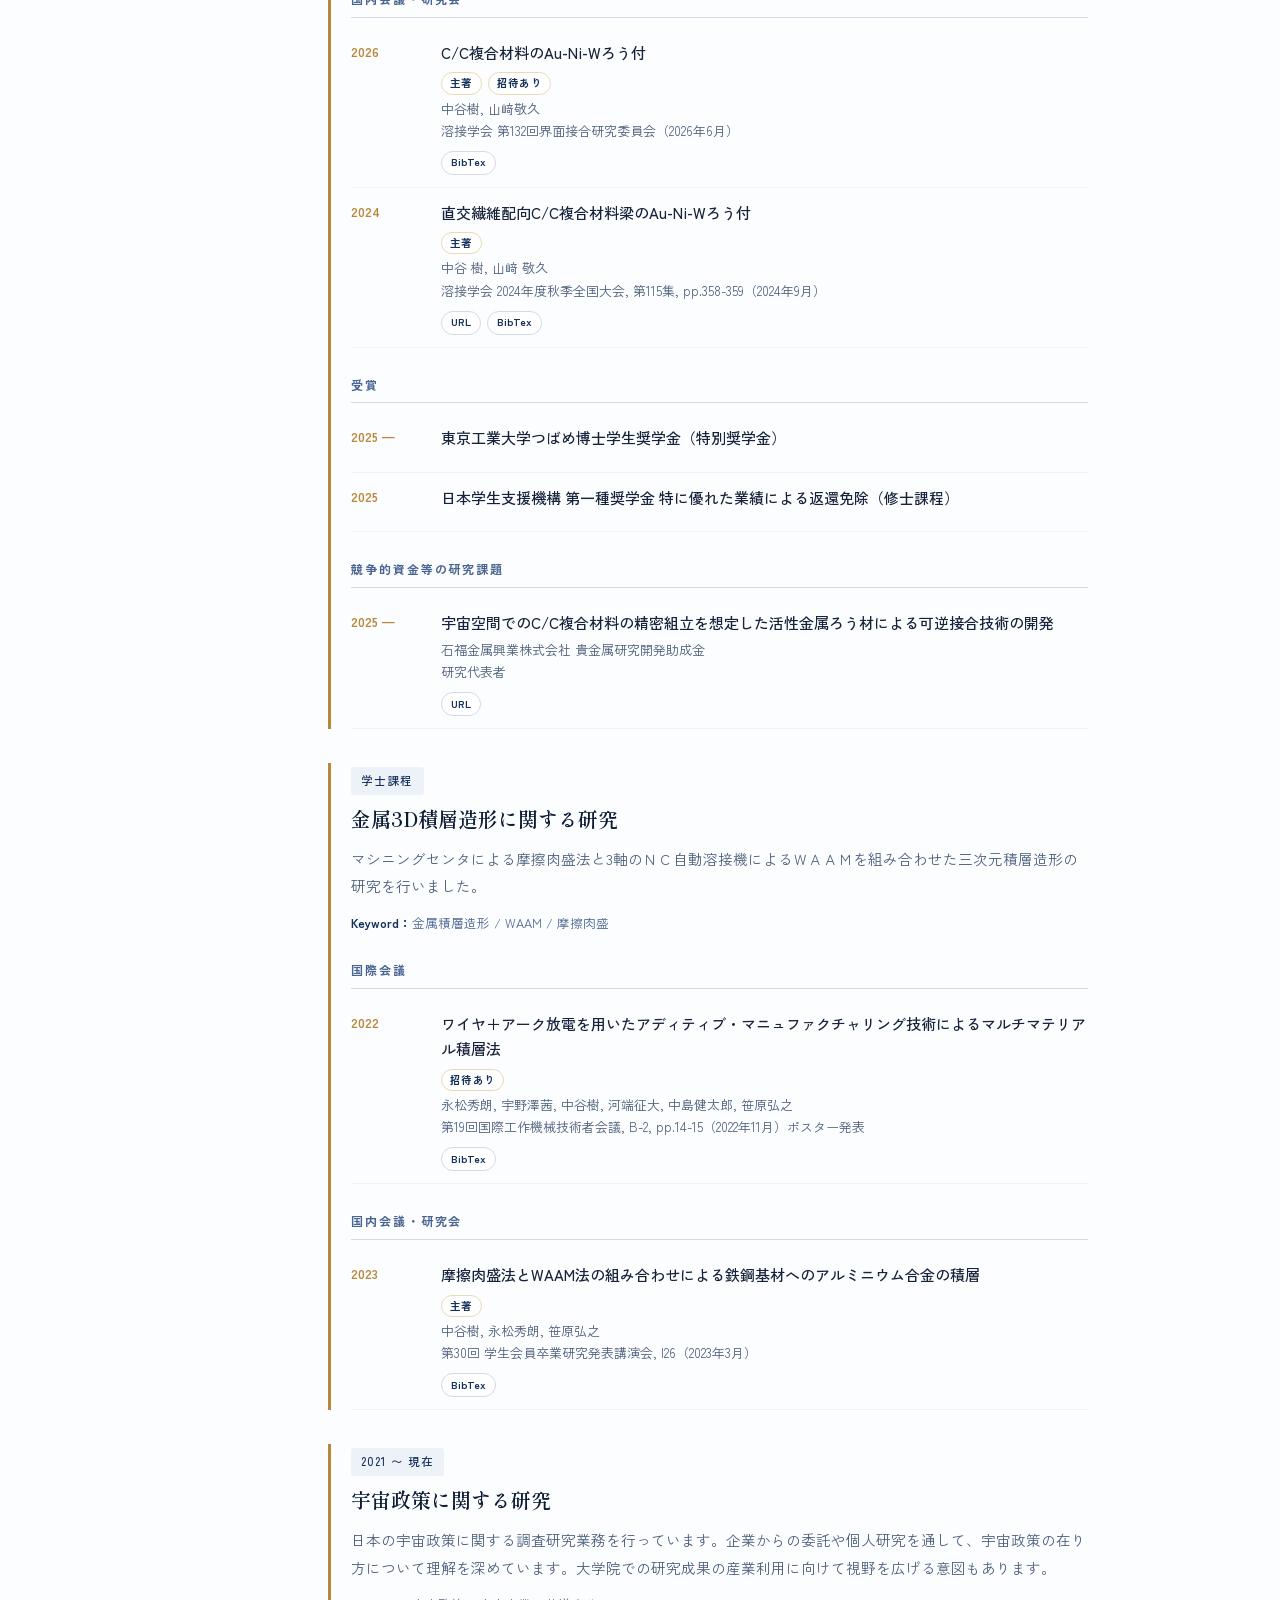
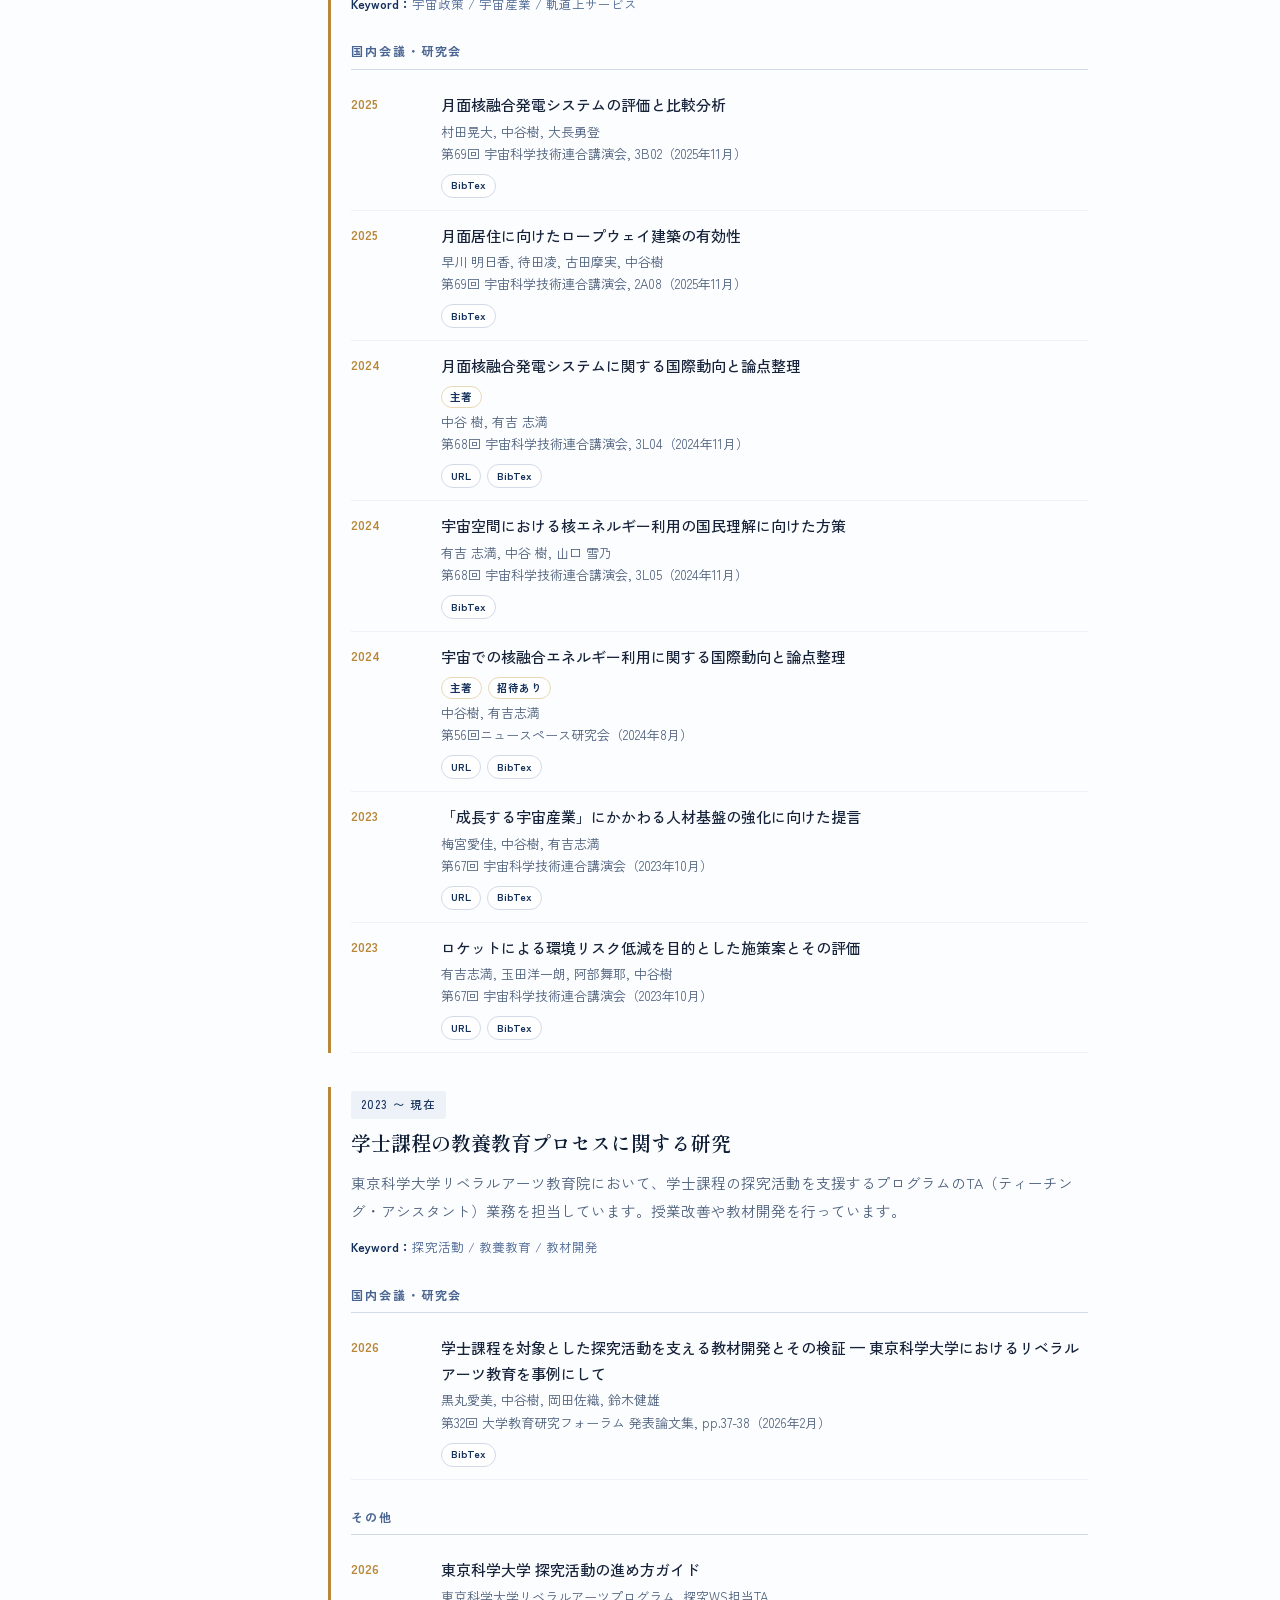
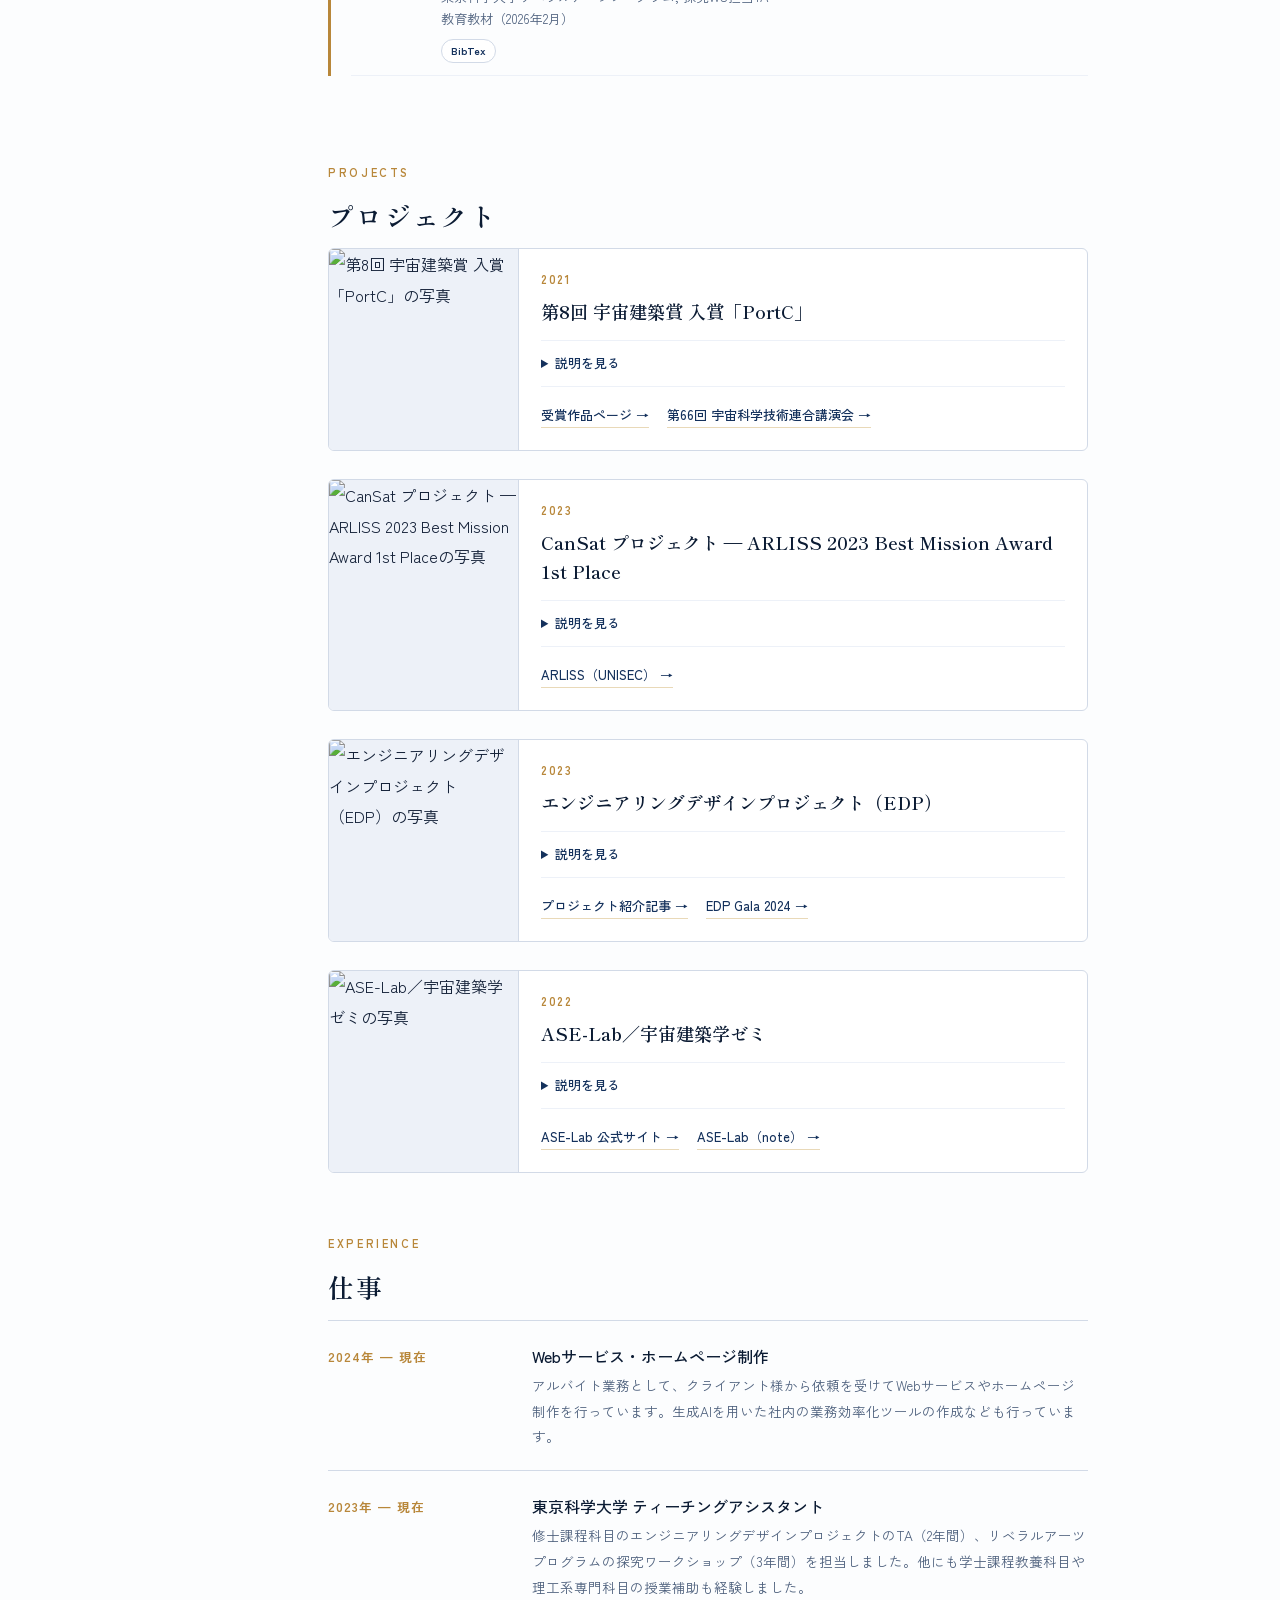
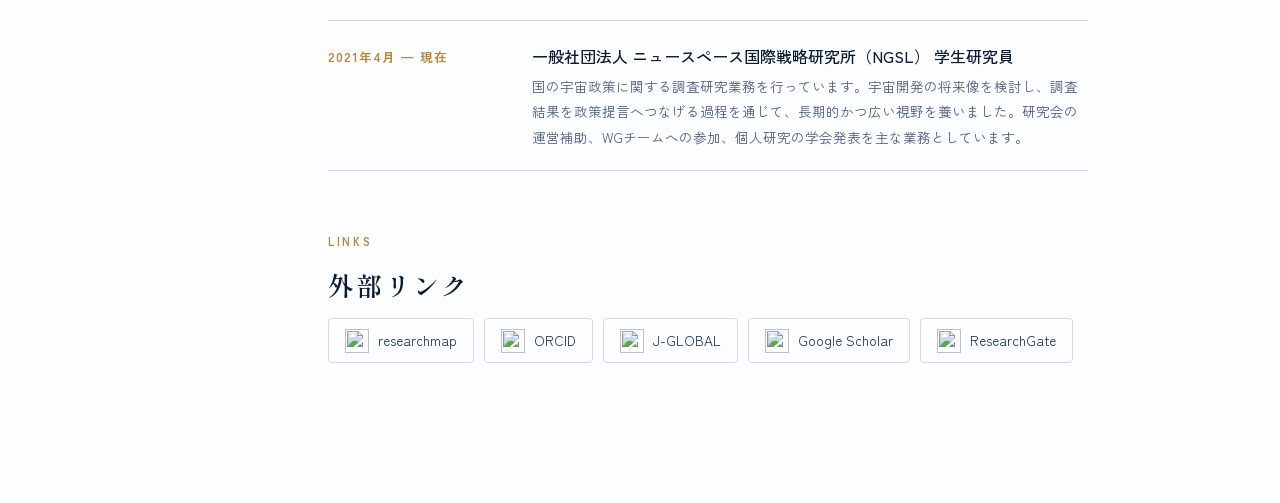
==== commit bd23582a: "Add files via upload" ====
--- a/index.html
+++ b/index.html
@@ -58,7 +58,7 @@
 
     <!-- ---- 研究テーマと業績 ---- -->
     <section class="sec" id="research">
-      <h2 class="sec__title"><span class="sec__eyebrow">Research</span>研究テーマ</h2>
+      <h2 class="sec__title"><span class="sec__eyebrow">Research</span>研究</h2>
       <div id="themes"></div>
     </section>
 
@@ -70,7 +70,7 @@
 
     <!-- ---- 職歴 ---- -->
     <section class="sec" id="experience">
-      <h2 class="sec__title"><span class="sec__eyebrow">Experience</span>職歴</h2>
+      <h2 class="sec__title"><span class="sec__eyebrow">Experience</span>仕事</h2>
       <ol class="track" id="experienceList"></ol>
     </section>
 
@@ -113,25 +113,29 @@
       id: "brazing",
       period: "修士～博士課程",
       title: "複合材料の接合に関する研究",
-      description: "大型宇宙構造物建設のための軌道上での組み立てを想定し、炭素繊維複合材料の活性金属ろう付に関する研究を行っています。"
+      description: "大型宇宙構造物建設のための軌道上での組み立てを想定し、炭素繊維複合材料の活性金属ろう付に関する研究を行っています。",
+      keywords: ["C/C複合材料", "活性金属ろう付", "軌道上組立"]
     },
     {
       id: "metal-am",
       period: "学士課程",
       title: "金属3D積層造形に関する研究",
-      description: "マシニングセンタによる摩擦肉盛法と3軸のＮＣ自動溶接機によるＷＡＡＭを組み合わせた三次元積層造形の研究を行いました。"
+      description: "マシニングセンタによる摩擦肉盛法と3軸のＮＣ自動溶接機によるＷＡＡＭを組み合わせた三次元積層造形の研究を行いました。",
+      keywords: ["金属積層造形", "WAAM", "摩擦肉盛"]
     },
     {
       id: "space-policy",
       period: "2021 〜 現在",
       title: "宇宙政策に関する研究",
-      description: "日本の宇宙政策に関する調査研究業務を行っています。企業からの委託や個人研究を通して、宇宙政策の在り方について理解を深めています。大学院での研究成果の産業利用に向けて視野を広げる意図もあります。"
+      description: "日本の宇宙政策に関する調査研究業務を行っています。企業からの委託や個人研究を通して、宇宙政策の在り方について理解を深めています。大学院での研究成果の産業利用に向けて視野を広げる意図もあります。",
+      keywords: ["宇宙政策", "宇宙産業", "軌道上サービス"]
     },
     {
       id: "inquiry",
       period: "2023 〜 現在",
       title: "学士課程の教養教育プロセスに関する研究",
-      description: "東京科学大学リベラルアーツ教育院において、学士課程の探究活動を支援するプログラムのTA（ティーチング・アシスタント）業務を担当しています。授業改善や教材開発を行っています。"
+      description: "東京科学大学リベラルアーツ教育院において、学士課程の探究活動を支援するプログラムのTA（ティーチング・アシスタント）業務を担当しています。授業改善や教材開発を行っています。",
+      keywords: ["探究活動", "教養教育", "教材開発"]
     }
   ],
 
@@ -332,7 +336,7 @@
       title: "第8回 宇宙建築賞 入賞「PortC」",
       description:
         "宇宙建築学サークルに所属し、学生チームで宇宙建築コンペに挑戦しました。月面における宇宙港の建設構想を提案し、第8回宇宙建築賞で入賞しました。月面の景観を保全し、ロケット打ち上げをシンボルとする宇宙港を設計しました。本作品は第66回宇宙科学技術連合講演会（2022年11月）の企業展示にも出展し、宇宙建築学のアウトリーチ活動を行いました。",
-      image: "",
+      image: "images/spaceArch.jpg",
       links: [
         { label: "受賞作品ページ", url: "https://tnlabsa.wixsite.com/tnlab/%E7%AC%AC8%E5%9B%9E-%E5%84%AA%E7%A7%80%E4%BD%9C%E5%93%81" },
         { label: "第66回 宇宙科学技術連合講演会", url: "https://branch.jsass.or.jp/ukaren66/" }
@@ -343,7 +347,7 @@
       title: "CanSat プロジェクト — ARLISS 2023 Best Mission Award 1st Place",
       description:
         "小型宇宙機の技術実証を行うCanSatプロジェクトに授業の一環として取り組み、その後チームで自主的に国際大会ARLISSへ出場しました。月面クレータ内での水資源運搬を想定し、パイプラインを自動敷設するシステムを開発して技術実証を行い、Best Mission Award 1st Place を受賞しました。要求の異なる複数の設計要件を整理し、設計から加工までを自チームで完結させる過程で、技術面とプロジェクトマネジメントの両面を実践的に学びました。",
-      image: "",
+      image: "images/Cansat.webp",
       links: [
         { label: "ARLISS（UNISEC）", url: "https://unisec.jp/archives/10330" }
       ]
@@ -353,7 +357,7 @@
       title: "エンジニアリングデザインプロジェクト（EDP）",
       description:
         "機械系エンジニアリングデザインコースにおけるPBL型授業です。パートナー企業から与えられた社会課題の解決を目指し、デザイン思考にもとづいてプロダクト開発に取り組みました。デザイン思考はユーザーへの共感を通じて潜在的なニーズを洞察する思考法であり、工学的な専門知識を社会実装につなげる過程に関心を持ち、参加しました。成果は一般向けの最終発表会で公開しています。",
-      image: "",
+      image: "images/EDP.webp",
       links: [
         { label: "プロジェクト紹介記事", url: "https://medium.com/titech-eng-and-design/2023%E5%B9%B4%E5%BA%A6edp-%E3%81%A4%E3%81%AA%E3%81%8C%E3%82%8B%E3%83%81%E3%82%A7%E3%82%A2-team-7-%E3%82%AB%E3%83%AA%E3%83%B3%E3%83%90-c5eef5f510cc" },
         { label: "EDP Gala 2024", url: "https://edpgala-2024.peatix.com/view" }
@@ -364,7 +368,7 @@
       title: "ASE-Lab／宇宙建築学ゼミ",
       description:
         "大学院での研究に関わる知識を深めるとともに、宇宙建築分野の裾野を広げることを目的として、オンラインで「宇宙建築学ゼミ」を主宰しました。全国から集まった学生とともに、宇宙用材料や接合法といった材料工学の話題から月面都市の形成構想まで、幅広いテーマで継続的にゼミを運営しました。",
-      image: "",
+      image: "images/researchimage.jpg",
       links: [
         { label: "ASE-Lab 公式サイト", url: "https://www.ase-lab.space/?no-ovl=t" },
         { label: "ASE-Lab（note）", url: "https://note.com/ase_lab_/n/nc02d63dab0a2" }
@@ -423,9 +427,11 @@
      7. 外部リンク
      ------------------------------------------------------------------ */
   links: [
-    { label: "researchmap", url: "https://researchmap.jp/Tatsuki_Nakatani" },
-    { label: "ORCID",       url: "https://orcid.org/0009-0008-1385-2778" },
-    { label: "J-GLOBAL",    url: "https://jglobal.jst.go.jp/detail?JGLOBAL_ID=202601013543771460" }
+    { label: "researchmap", icon: "images/icons/researchmap.svg", url: "https://researchmap.jp/Tatsuki_Nakatani" },
+    { label: "ORCID", icon: "images/icons/orcid.svg", url: "https://orcid.org/0009-0008-1385-2778" },
+    { label: "J-GLOBAL", icon: "images/icons/jglobal.svg", url: "https://jglobal.jst.go.jp/detail?JGLOBAL_ID=202601013543771460" },
+    { label: "Google Scholar", icon: "images/icons/google-scholar.svg", url: "https://scholar.google.com/citations?user=5hCRTDAAAAAJ&hl=en" },
+    { label: "ResearchGate", icon: "images/icons/researchgate.svg", url: "https://www.researchgate.net/profile/Tatsuki-Nakatani?ev=hdr_xprf" }
   ]
 };
 
@@ -445,7 +451,7 @@
   var SECTIONS = [
     { id: "education",  ja: "学歴",         en: "Education" },
     {
-      id: "research", ja: "研究テーマ", en: "Research",
+      id: "research", ja: "研究", en: "Research",
       children: [
         { id: "theme-brazing", ja: "複合材料の接合に関する研究" },
         { id: "theme-metal-am", ja: "金属3D積層造形に関する研究" },
@@ -454,7 +460,7 @@
       ]
     },
     { id: "projects",   ja: "プロジェクト",  en: "Projects" },
-    { id: "experience", ja: "職歴",         en: "Experience" },
+    { id: "experience", ja: "仕事",         en: "Experience" },
     { id: "contact",    ja: "外部リンク",    en: "Links" }
   ];
 
@@ -509,12 +515,19 @@
   }
 
   /* ---------- 業績1件分 ---------- */
+  var pubCounter = 0;
+
+  function citationText(p) {
+    var venue = String(p.venue || p.program || "")
+      .replace(/\s*\/\s*Impact Factor.*$/i, "")
+      .trim();
+    var parts = [p.authors, p.title, venue].filter(Boolean);
+    return parts.join("，");
+  }
+
   function pubItem(p) {
     var lines = [p.authors, p.venue, p.program, p.role, p.number]
       .filter(Boolean).map(esc).join("<br>");
-    var link = p.url
-      ? '<a class="pub__link" href="' + esc(p.url) + '" target="_blank" rel="noopener">リンクを開く</a>'
-      : "";
     var badges = Array.isArray(p.badges) && p.badges.length
       ? '<div class="pub__badges">' + p.badges.map(function (b) {
           return '<span class="pub__badge">' + esc(b) + '</span>';
@@ -524,13 +537,26 @@
       ? '<details class="pub__details"><summary class="pub__title pub__summary">' + esc(p.title) + '</summary>' +
         '<div class="pub__abstract"><span class="pub__abstract-label">Abstract</span><p>' + esc(p.abstract) + '</p></div></details>'
       : '<p class="pub__title">' + esc(p.title) + '</p>';
+
+    var citeId = "pub-citation-" + (++pubCounter);
+    var actions = '<div class="pub__actions">' +
+      (p.url ? '<a class="pub__action-badge" href="' + esc(p.url) + '" target="_blank" rel="noopener">URL</a>' : '') +
+      (p.authors ? '<button class="pub__action-badge pub__bib-toggle" type="button" aria-expanded="false" aria-controls="' + citeId + '">BibTex</button>' : '') +
+      '</div>';
+    var citePanel = p.authors
+      ? '<div class="pub__cite-panel" id="' + citeId + '" hidden>' +
+          '<div class="pub__cite-head"><span>論文情報</span><button class="pub__copy" type="button" data-copy-target="' + citeId + '-text">コピー</button></div>' +
+          '<code class="pub__cite-text" id="' + citeId + '-text">' + esc(citationText(p)) + '</code>' +
+        '</div>'
+      : '';
+
     return '<li class="pub">' +
       '<span class="pub__year">' + esc(p.period || p.year) + "</span>" +
       "<div>" +
         titleBlock +
         badges +
         (lines ? '<p class="pub__meta">' + lines + "</p>" : "") +
-        link +
+        actions + citePanel +
       "</div></li>";
   }
 
@@ -564,15 +590,21 @@
       var mine = all.filter(function (p) {
         return Array.isArray(p.themes) && p.themes.indexOf(t.id) !== -1;
       });
-
       var body = renderPublicationGroups(mine);
-
-      return '<article class="theme" id="theme-' + esc(t.id) + '">' +
-        (t.period ? '<span class="theme__period">' + esc(t.period) + "</span>" : "") +
-        '<h3 class="theme__title">' + esc(t.title) + "</h3>" +
-        (t.description ? '<p class="theme__desc">' + esc(t.description) + "</p>" : "") +
-        body +
-      "</article>";
+      var keywords = Array.isArray(t.keywords) && t.keywords.length
+        ? '<p class="theme__keywords"><span>Keyword：</span>' + t.keywords.map(esc).join(' / ') + '</p>'
+        : '';
+
+      return '<details class="theme" id="theme-' + esc(t.id) + '">' +
+        '<summary class="theme__summary">' +
+          (t.period ? '<span class="theme__period">' + esc(t.period) + '</span>' : '') +
+          '<span class="theme__title">' + esc(t.title) + '</span>' +
+        '</summary>' +
+        '<div class="theme__content">' +
+          (t.description ? '<p class="theme__desc">' + esc(t.description) + '</p>' : '') +
+          keywords + body +
+        '</div>' +
+      '</details>';
     }).join("");
   }
 
@@ -626,9 +658,84 @@
     box.innerHTML = (D.links || [])
       .filter(function (l) { return l.url; })
       .map(function (l) {
+        var icon = l.icon ? '<img class="link__icon" src="' + esc(l.icon) + '" alt="" aria-hidden="true">' : '';
         return '<li><a href="' + esc(l.url) + '" target="_blank" rel="noopener">' +
-          esc(l.label) + "</a></li>";
+          icon + '<span>' + esc(l.label) + "</span></a></li>";
       }).join("");
+  }
+
+  /* ---------- モバイル研究アコーディオン ---------- */
+  function initThemeAccordions() {
+    var mq = window.matchMedia("(min-width: 1024px)");
+    var details = Array.prototype.slice.call(document.querySelectorAll("details.theme"));
+
+    function sync() {
+      details.forEach(function (d) {
+        d.open = mq.matches;
+      });
+    }
+    sync();
+    if (mq.addEventListener) mq.addEventListener("change", sync);
+    else if (mq.addListener) mq.addListener(sync);
+
+    document.addEventListener("click", function (e) {
+      var summary = e.target.closest && e.target.closest(".theme__summary");
+      if (summary && mq.matches) e.preventDefault();
+    });
+
+    function openHashTheme() {
+      if (mq.matches || !location.hash) return;
+      var target = document.querySelector(location.hash);
+      if (target && target.matches("details.theme")) target.open = true;
+    }
+    window.addEventListener("hashchange", openHashTheme);
+    openHashTheme();
+  }
+
+  /* ---------- BibTeXアコーディオンとコピー ---------- */
+  function initPublicationActions() {
+    document.addEventListener("click", function (e) {
+      var toggle = e.target.closest && e.target.closest(".pub__bib-toggle");
+      if (toggle) {
+        var panel = document.getElementById(toggle.getAttribute("aria-controls"));
+        if (!panel) return;
+        var willOpen = panel.hidden;
+        panel.hidden = !willOpen;
+        toggle.setAttribute("aria-expanded", willOpen ? "true" : "false");
+        toggle.classList.toggle("is-open", willOpen);
+        return;
+      }
+
+      var copy = e.target.closest && e.target.closest(".pub__copy");
+      if (!copy) return;
+      var target = document.getElementById(copy.getAttribute("data-copy-target"));
+      if (!target) return;
+      var text = target.textContent || "";
+      function done() {
+        var old = copy.textContent;
+        copy.textContent = "コピー済み";
+        setTimeout(function () { copy.textContent = old; }, 1200);
+      }
+      if (navigator.clipboard && navigator.clipboard.writeText) {
+        navigator.clipboard.writeText(text).then(done).catch(function () {
+          fallbackCopy(text); done();
+        });
+      } else {
+        fallbackCopy(text); done();
+      }
+    });
+  }
+
+  function fallbackCopy(text) {
+    var ta = document.createElement("textarea");
+    ta.value = text;
+    ta.setAttribute("readonly", "");
+    ta.style.position = "fixed";
+    ta.style.opacity = "0";
+    document.body.appendChild(ta);
+    ta.select();
+    try { document.execCommand("copy"); } catch (e) {}
+    document.body.removeChild(ta);
   }
 
   /* ---------- 現在位置に応じてナビを強調 ---------- */
@@ -663,6 +770,8 @@
   renderTrack("educationList", D.education);
   renderTrack("experienceList", D.experience);
   renderLinks();
+  initThemeAccordions();
+  initPublicationActions();
   initScrollSpy();
 })();
 
--- a/style.css
+++ b/style.css
@@ -533,3 +533,188 @@
   line-height:1.55;
   letter-spacing:.03em;
 }
+
+
+/* =========================================================
+   2026-08-30 update 4: publication actions / keywords / icons / mobile header
+   ========================================================= */
+
+/* 研究テーマを details に変更。PCでは従来と同じ常時展開表示 */
+details.theme{
+  display:block;
+}
+.theme__summary{
+  position:relative;
+  display:block;
+  list-style:none;
+}
+.theme__summary::-webkit-details-marker{ display:none; }
+.theme__summary::marker{ content:""; }
+.theme__title{ display:block; }
+.theme__content{ display:block; }
+.theme__keywords{
+  margin:-14px 0 26px;
+  font-size:12.5px;
+  line-height:1.7;
+  color:var(--navy-400);
+}
+.theme__keywords span{
+  font-weight:700;
+  color:var(--navy-700);
+}
+
+/* URL / BibTeX バッジ */
+.pub__actions{
+  display:flex;
+  flex-wrap:wrap;
+  gap:6px;
+  margin-top:9px;
+}
+.pub__action-badge{
+  appearance:none;
+  display:inline-flex;
+  align-items:center;
+  justify-content:center;
+  min-height:24px;
+  padding:2px 9px;
+  border:1px solid var(--rule);
+  border-radius:999px;
+  background:#fff;
+  color:var(--navy-700);
+  font:inherit;
+  font-size:10.5px;
+  font-weight:700;
+  line-height:1.4;
+  text-decoration:none;
+  cursor:pointer;
+}
+.pub__action-badge:hover,
+.pub__action-badge.is-open{
+  border-color:var(--navy-700);
+  background:var(--navy-050);
+}
+.pub__cite-panel{
+  margin-top:8px;
+  padding:12px 14px;
+  border:1px solid var(--rule);
+  border-radius:5px;
+  background:var(--paper);
+}
+.pub__cite-panel[hidden]{ display:none; }
+.pub__cite-head{
+  display:flex;
+  align-items:center;
+  justify-content:space-between;
+  gap:12px;
+  margin-bottom:8px;
+  font-size:11px;
+  font-weight:700;
+  letter-spacing:.08em;
+  color:var(--navy-400);
+}
+.pub__copy{
+  appearance:none;
+  border:1px solid var(--rule);
+  border-radius:4px;
+  background:#fff;
+  color:var(--navy-700);
+  padding:4px 9px;
+  font:inherit;
+  font-size:11px;
+  cursor:pointer;
+}
+.pub__copy:hover{ border-color:var(--navy-700); }
+.pub__cite-text{
+  display:block;
+  white-space:normal;
+  overflow-wrap:anywhere;
+  font-family:var(--font-body);
+  font-size:12.5px;
+  line-height:1.75;
+  color:var(--ink-muted);
+}
+/* 旧「リンクを開く」は使わない */
+.pub__link{ display:none; }
+
+/* 外部リンクアイコン */
+.links a{
+  display:inline-flex;
+  align-items:center;
+  gap:9px;
+}
+.link__icon{
+  width:24px;
+  height:24px;
+  flex:0 0 24px;
+  object-fit:contain;
+}
+
+/* PCでは研究アコーディオンの操作感を見せず、従来表示を維持 */
+@media (min-width:1024px){
+  .theme__summary{ cursor:default; }
+}
+
+/* スマートフォン/タブレットのみ：上部プロフィールを隠し、タブを固定 */
+@media (max-width:1023px){
+  .rail{
+    position:sticky;
+    top:0;
+    z-index:1000;
+    box-shadow:0 1px 0 rgba(255,255,255,.08), 0 4px 14px rgba(11,27,51,.12);
+  }
+  .rail__id{ display:none; }
+  .rail__nav{
+    padding:8px 10px;
+    background:var(--navy-900);
+  }
+  .rail__nav a{
+    padding:8px 10px;
+    font-size:12.5px;
+  }
+  /* 固定ヘッダーを簡潔に保つため、研究の子リンクは本文のアコーディオンへ集約 */
+  .rail__subnav{ display:none; }
+
+  details.theme{
+    margin-top:18px;
+    padding-left:0;
+    border-left:0;
+    border:1px solid var(--rule);
+    border-radius:6px;
+    background:#fff;
+    overflow:hidden;
+  }
+  .theme__summary{
+    padding:15px 42px 15px 16px;
+    cursor:pointer;
+    background:#fff;
+  }
+  .theme__summary::after{
+    content:"＋";
+    position:absolute;
+    right:16px;
+    top:50%;
+    transform:translateY(-50%);
+    color:var(--navy-400);
+    font-size:20px;
+    font-weight:400;
+  }
+  details.theme[open] .theme__summary::after{ content:"−"; }
+  .theme__period{
+    margin-bottom:6px;
+  }
+  .theme__title{
+    margin:0;
+    padding-right:0;
+    font-size:17px;
+  }
+  .theme__content{
+    padding:0 16px 16px;
+    border-top:1px solid var(--navy-050);
+  }
+  .theme__desc{
+    margin:14px 0 16px;
+  }
+  .theme__keywords{
+    margin:0 0 22px;
+  }
+}
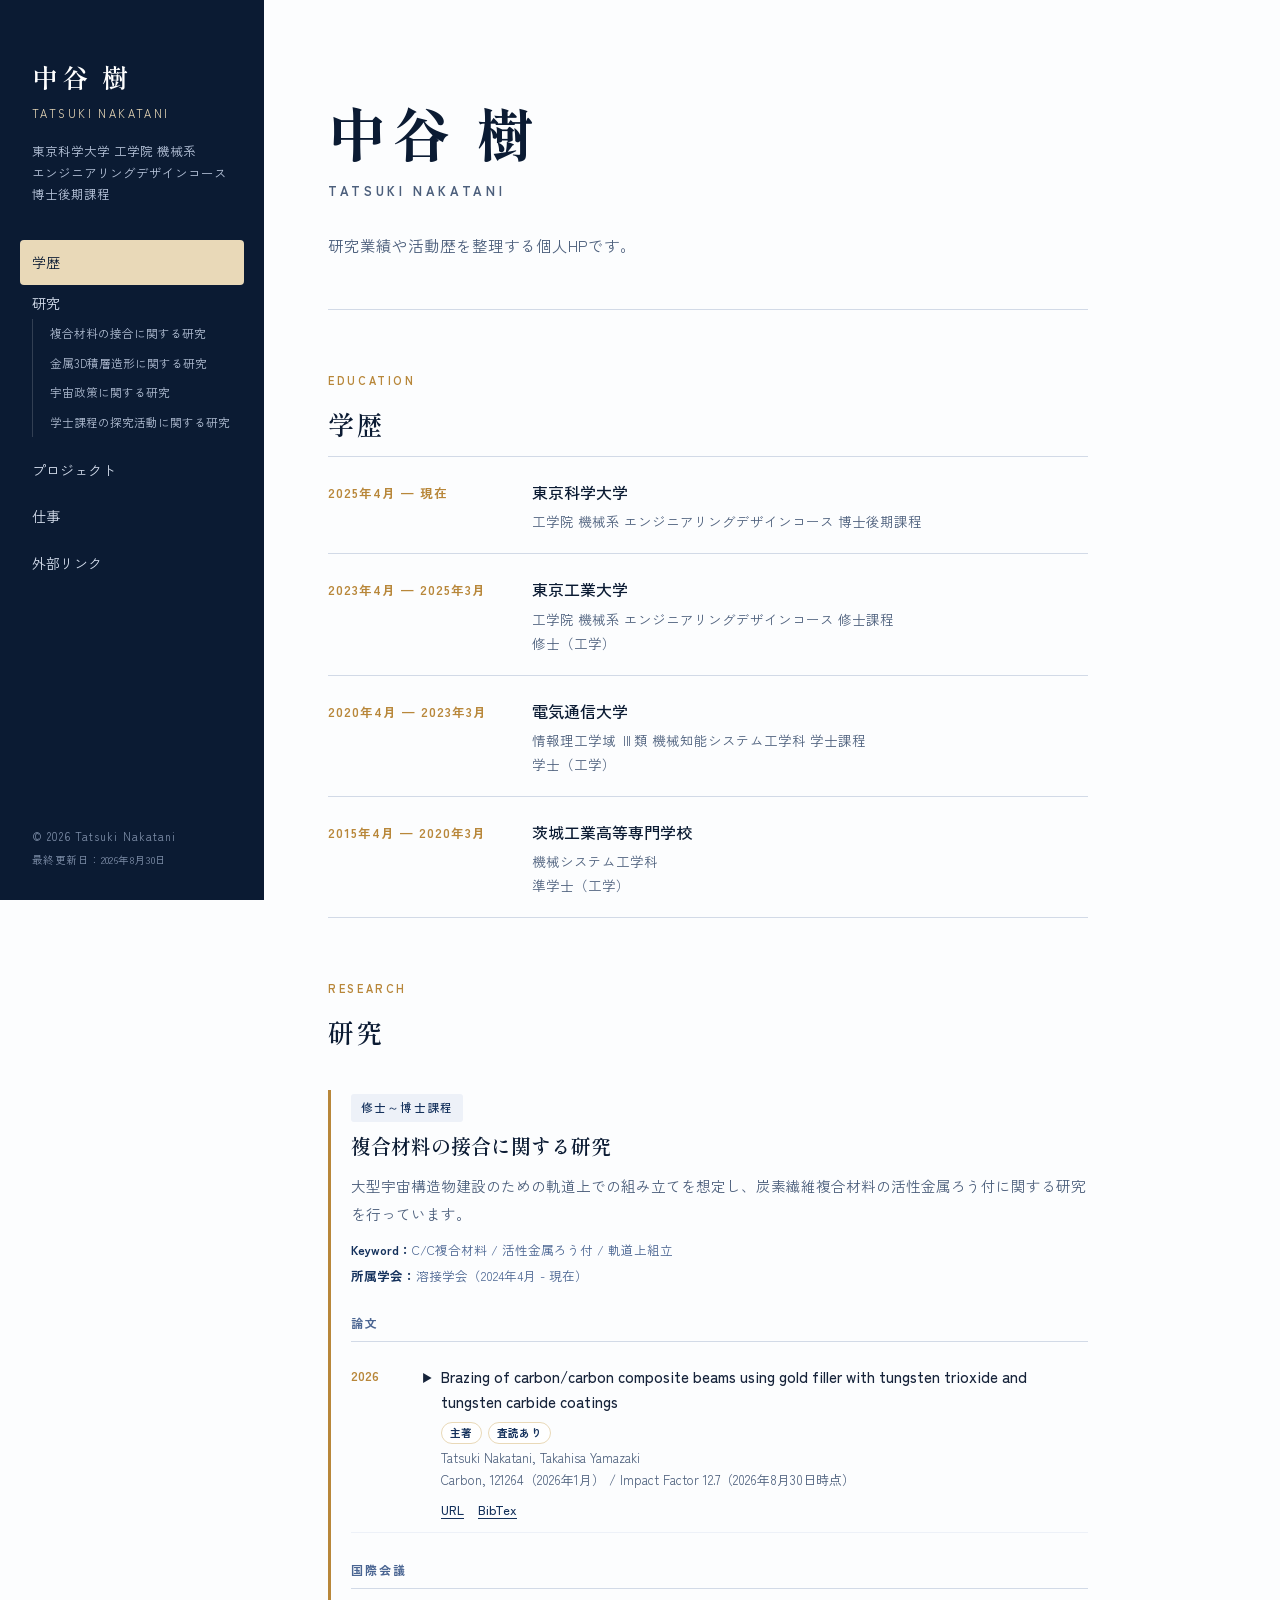
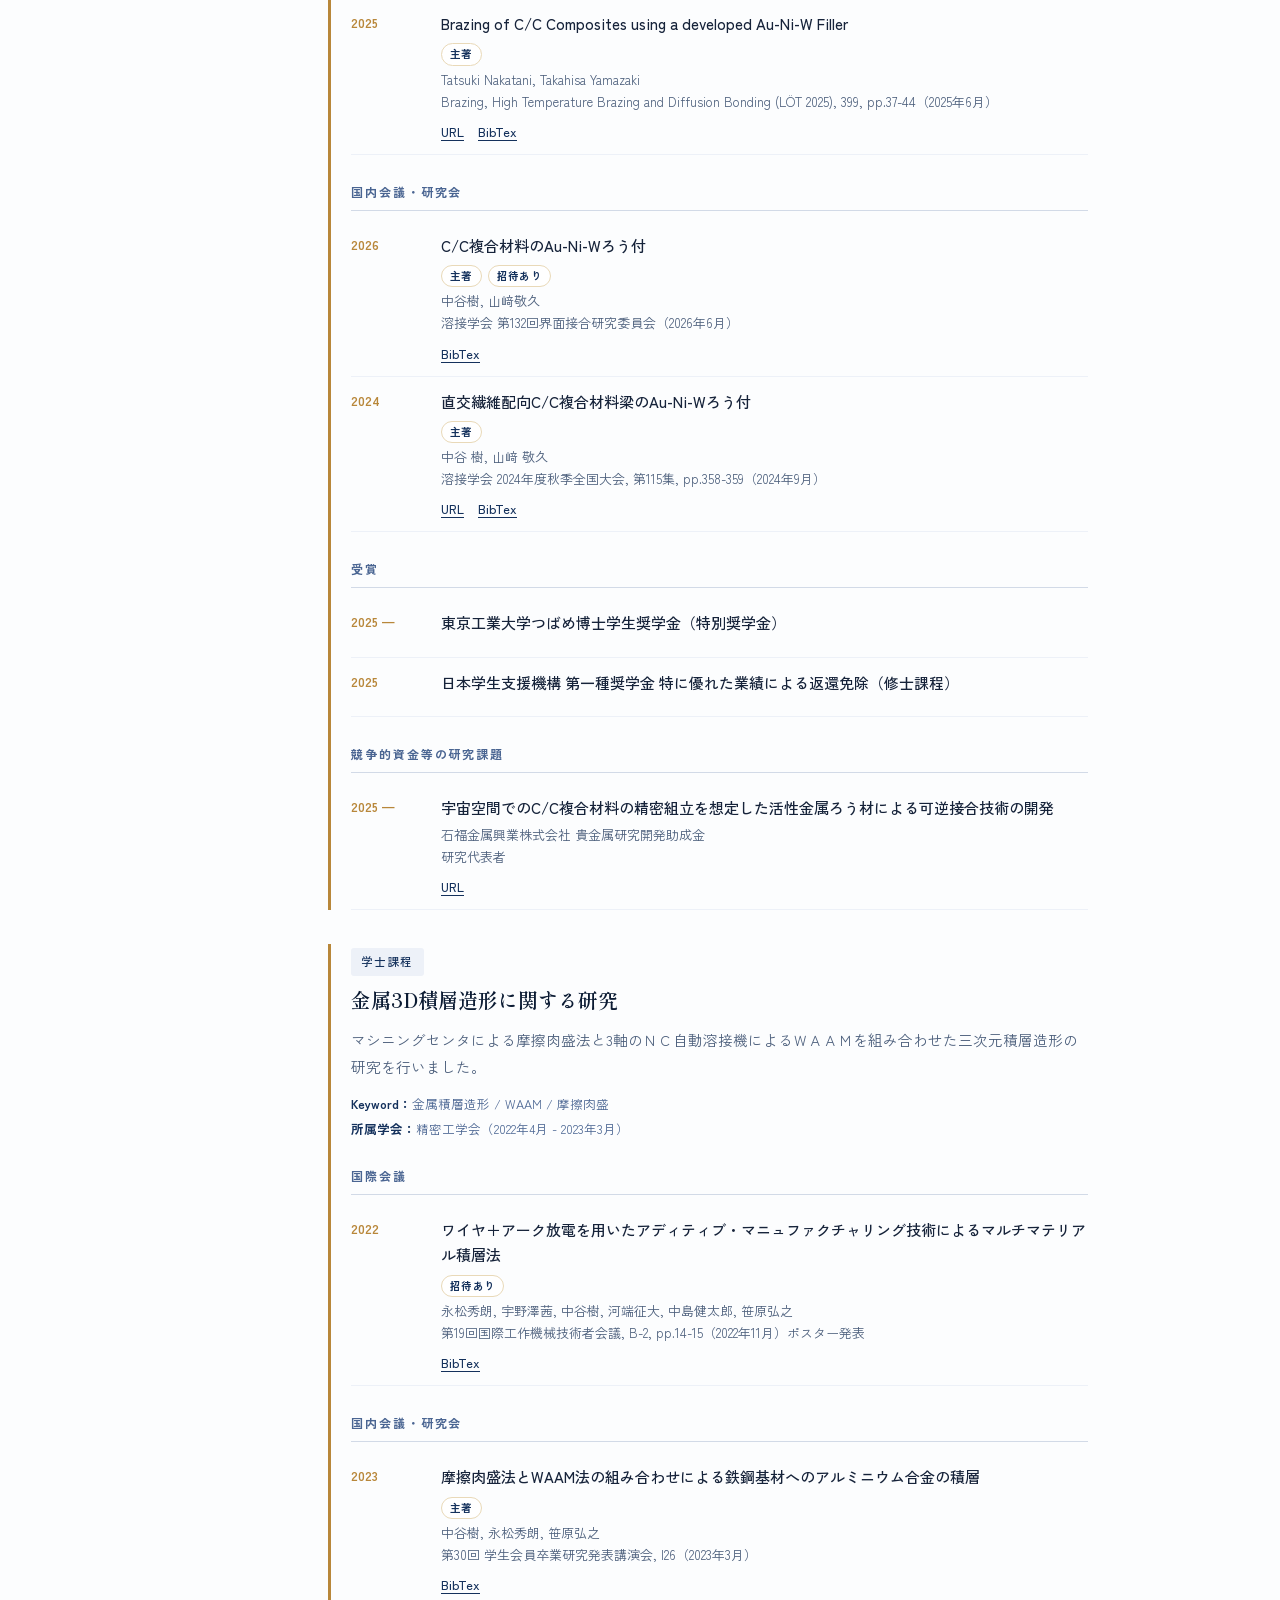
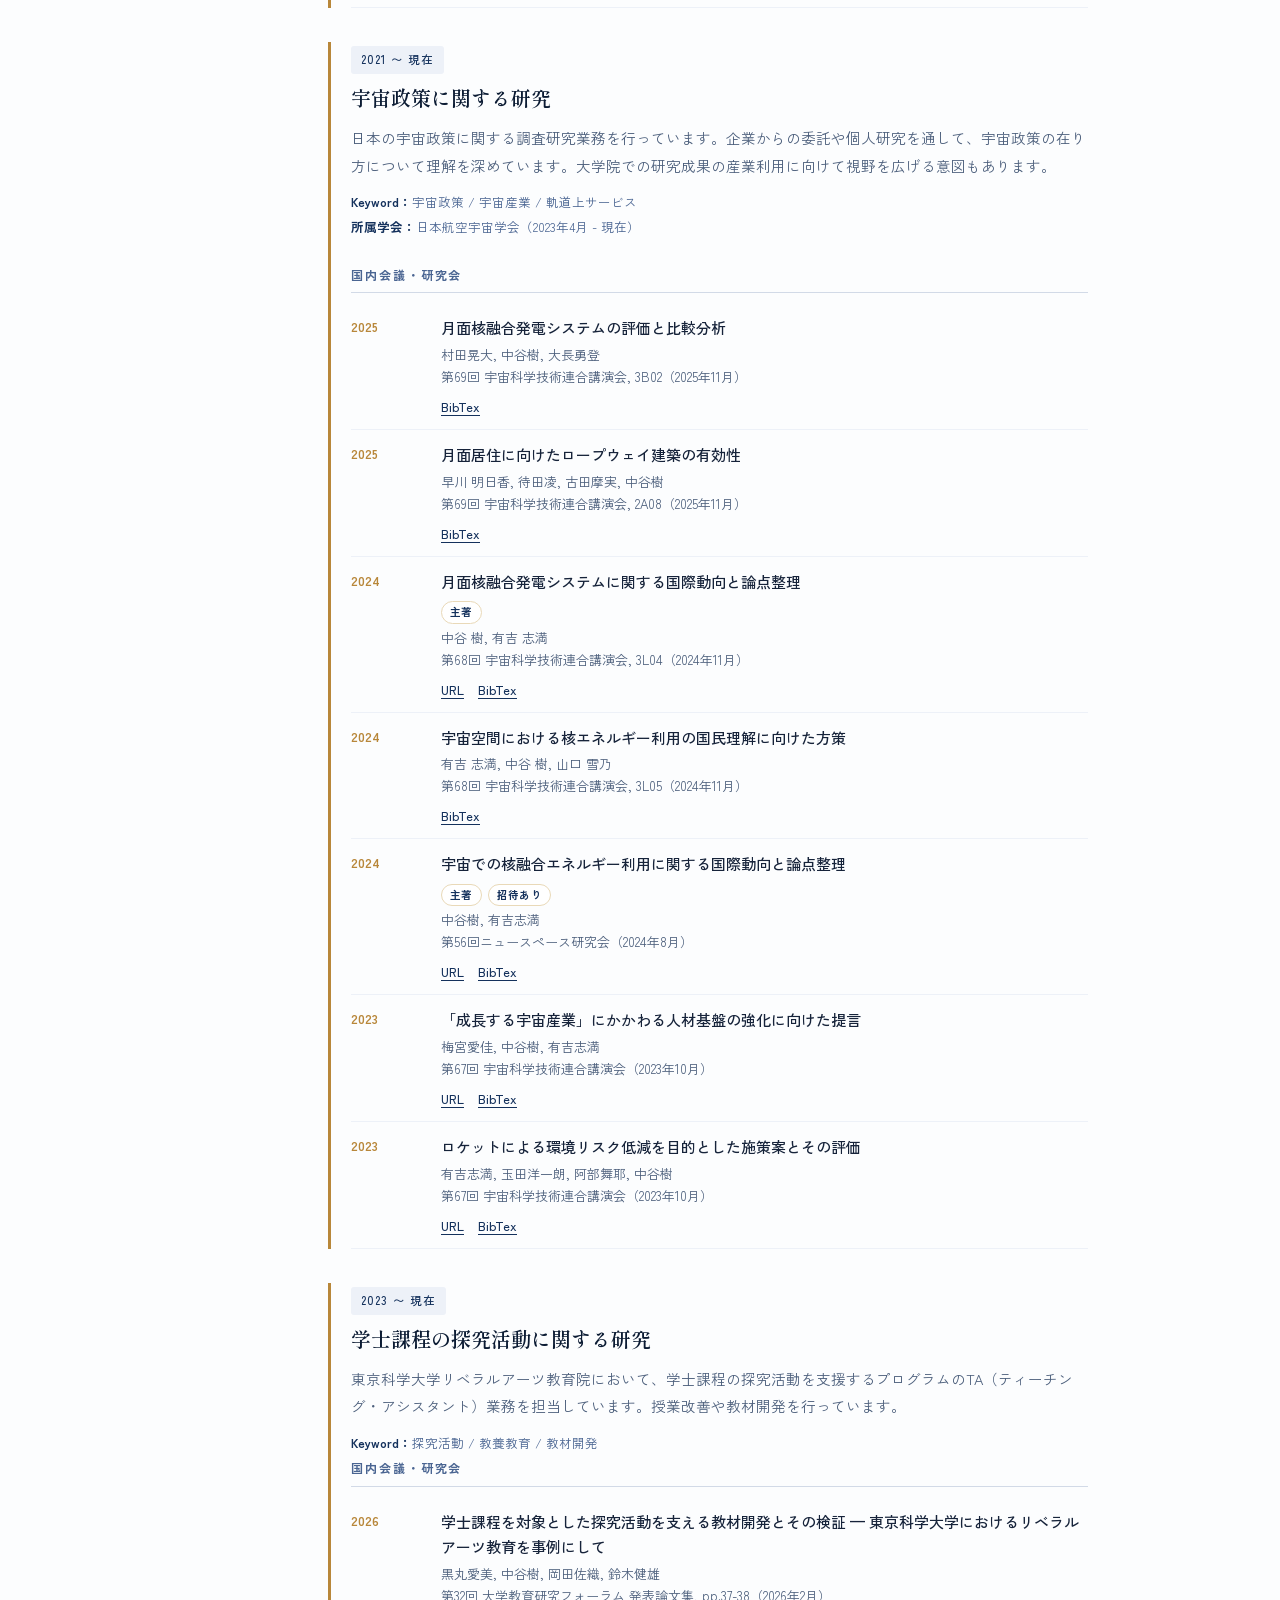
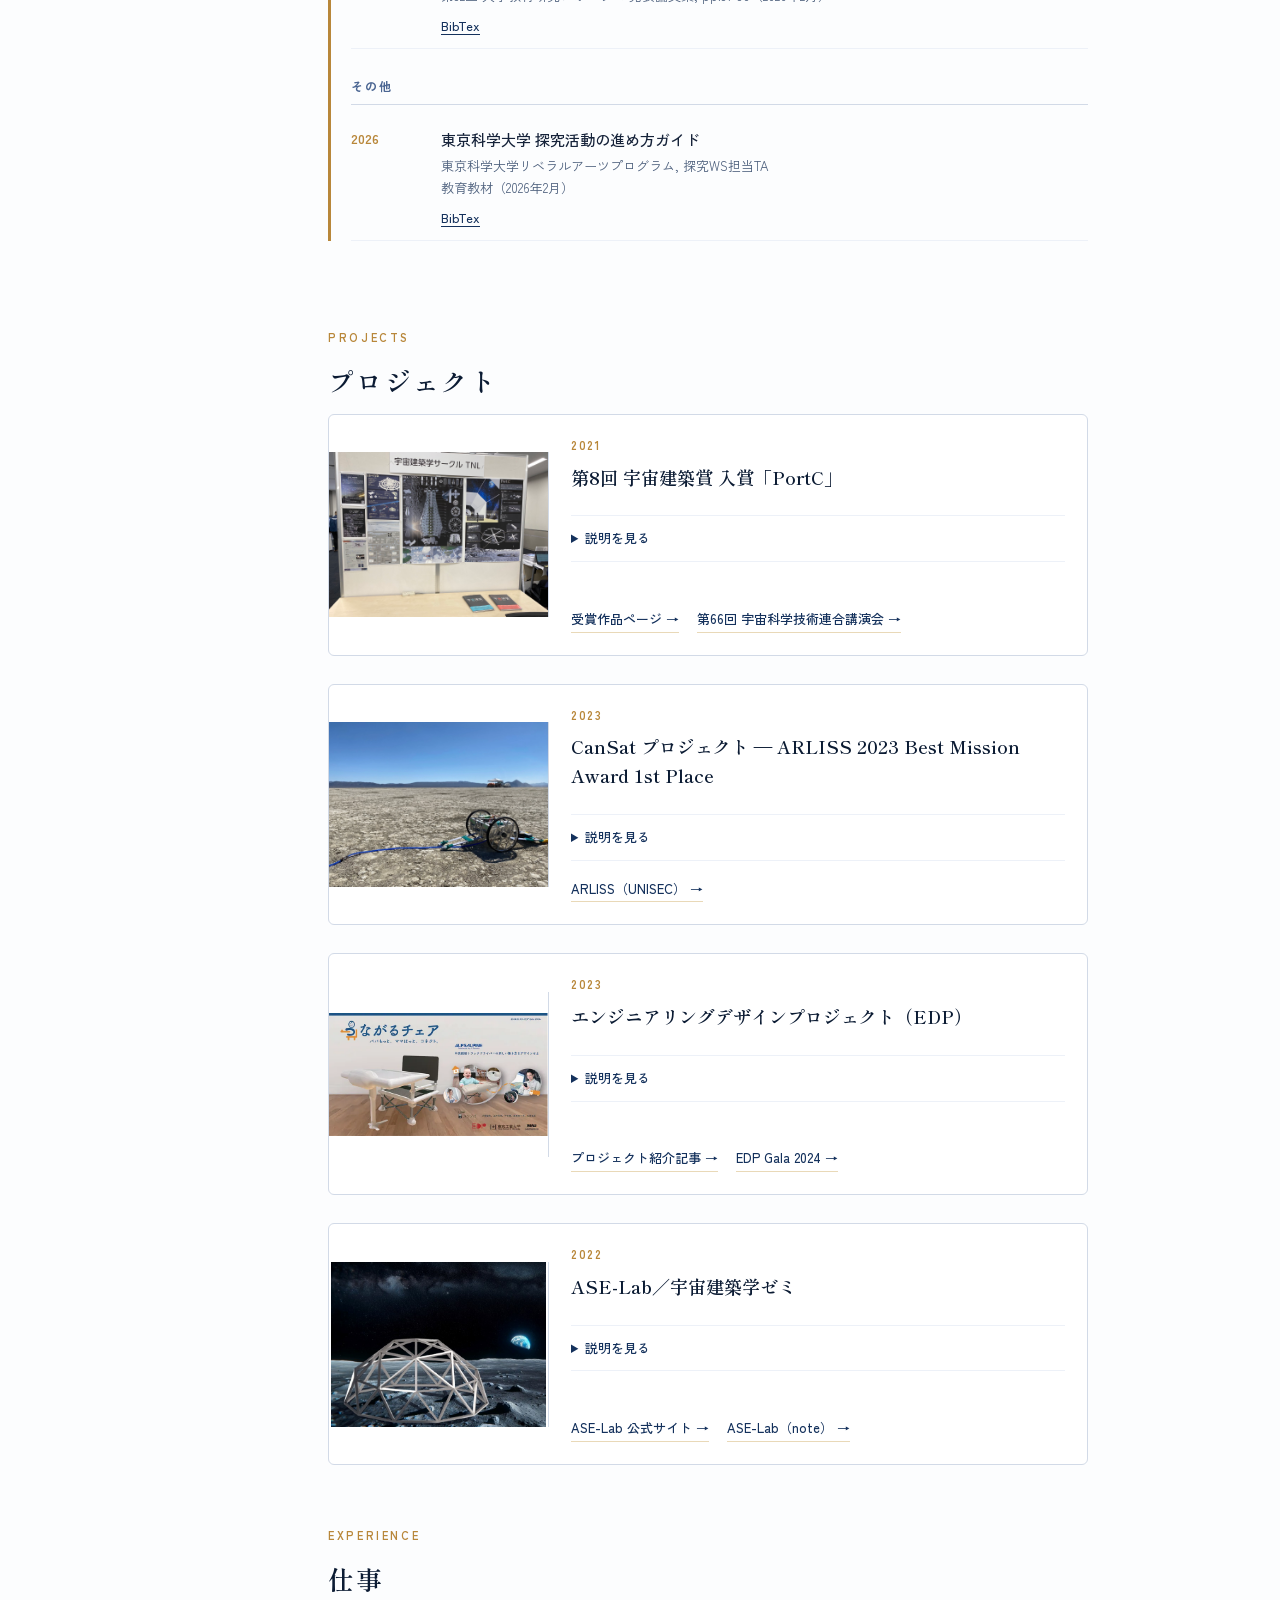
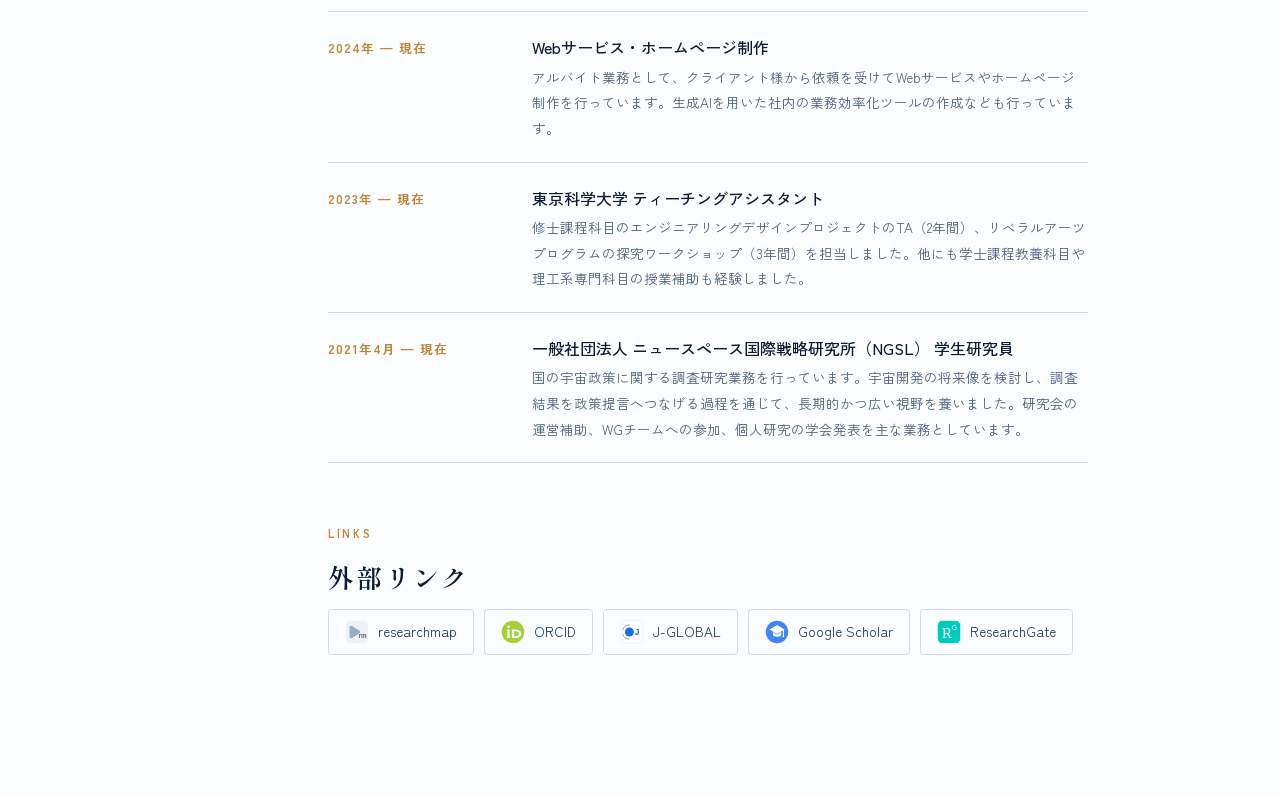
==== commit 4ab949f7: "Add files via upload" ====
--- a/index.html
+++ b/index.html
@@ -36,6 +36,7 @@
     <nav class="rail__nav" id="railNav" aria-label="ページ内ナビゲーション"></nav>
 
     <p class="rail__foot">&copy; <span data-bind="year"></span> Tatsuki Nakatani</p>
+    <p class="rail__updated">最終更新日：2026年8月30日</p>
   </header>
 
   <!-- ============ 本文 ============ -->
@@ -114,26 +115,29 @@
       period: "修士～博士課程",
       title: "複合材料の接合に関する研究",
       description: "大型宇宙構造物建設のための軌道上での組み立てを想定し、炭素繊維複合材料の活性金属ろう付に関する研究を行っています。",
-      keywords: ["C/C複合材料", "活性金属ろう付", "軌道上組立"]
+      keywords: ["C/C複合材料", "活性金属ろう付", "軌道上組立"],
+      membership: "溶接学会（2024年4月 - 現在）"
     },
     {
       id: "metal-am",
       period: "学士課程",
       title: "金属3D積層造形に関する研究",
       description: "マシニングセンタによる摩擦肉盛法と3軸のＮＣ自動溶接機によるＷＡＡＭを組み合わせた三次元積層造形の研究を行いました。",
-      keywords: ["金属積層造形", "WAAM", "摩擦肉盛"]
+      keywords: ["金属積層造形", "WAAM", "摩擦肉盛"],
+      membership: "精密工学会（2022年4月 - 2023年3月）"
     },
     {
       id: "space-policy",
       period: "2021 〜 現在",
       title: "宇宙政策に関する研究",
       description: "日本の宇宙政策に関する調査研究業務を行っています。企業からの委託や個人研究を通して、宇宙政策の在り方について理解を深めています。大学院での研究成果の産業利用に向けて視野を広げる意図もあります。",
-      keywords: ["宇宙政策", "宇宙産業", "軌道上サービス"]
+      keywords: ["宇宙政策", "宇宙産業", "軌道上サービス"],
+      membership: "日本航空宇宙学会（2023年4月 - 現在）"
     },
     {
       id: "inquiry",
       period: "2023 〜 現在",
-      title: "学士課程の教養教育プロセスに関する研究",
+      title: "学士課程の探究活動に関する研究",
       description: "東京科学大学リベラルアーツ教育院において、学士課程の探究活動を支援するプログラムのTA（ティーチング・アシスタント）業務を担当しています。授業改善や教材開発を行っています。",
       keywords: ["探究活動", "教養教育", "教材開発"]
     }
@@ -382,23 +386,27 @@
   education: [
     {
       period: "2025年4月 — 現在",
-      title: "東京科学大学 工学院 機械系 エンジニアリングデザインコース 博士後期課程",
-      description: ""
+      institution: "東京科学大学",
+      program: "工学院 機械系 エンジニアリングデザインコース 博士後期課程",
+      degree: ""
     },
     {
       period: "2023年4月 — 2025年3月",
-      title: "東京工業大学 工学院 機械系 エンジニアリングデザインコース 修士課程",
-      description: ""
+      institution: "東京工業大学",
+      program: "工学院 機械系 エンジニアリングデザインコース 修士課程",
+      degree: "修士（工学）"
     },
     {
       period: "2020年4月 — 2023年3月",
-      title: "電気通信大学 情報理工学域 Ⅲ類 機械知能システム工学科 学士課程",
-      description: ""
+      institution: "電気通信大学",
+      program: "情報理工学域 Ⅲ類 機械知能システム工学科 学士課程",
+      degree: "学士（工学）"
     },
     {
       period: "2015年4月 — 2020年3月",
-      title: "茨城工業高等専門学校 機械システム工学科",
-      description: ""
+      institution: "茨城工業高等専門学校",
+      program: "機械システム工学科",
+      degree: "準学士（工学）"
     }
   ],
 
@@ -456,7 +464,7 @@
         { id: "theme-brazing", ja: "複合材料の接合に関する研究" },
         { id: "theme-metal-am", ja: "金属3D積層造形に関する研究" },
         { id: "theme-space-policy", ja: "宇宙政策に関する研究" },
-        { id: "theme-inquiry", ja: "学士課程の教養教育プロセスに関する研究" }
+        { id: "theme-inquiry", ja: "学士課程の探究活動に関する研究" }
       ]
     },
     { id: "projects",   ja: "プロジェクト",  en: "Projects" },
@@ -521,7 +529,22 @@
     var venue = String(p.venue || p.program || "")
       .replace(/\s*\/\s*Impact Factor.*$/i, "")
       .trim();
-    var parts = [p.authors, p.title, venue].filter(Boolean);
+
+    /* 掲載情報の末尾にある出版年月を分離する */
+    var dateMatch = venue.match(/（(\d{4})年(\d{1,2})月）/);
+    var year = dateMatch ? dateMatch[1] : String(p.year || "");
+    var month = dateMatch ? String(Number(dateMatch[2])) : "";
+    venue = venue.replace(/（\d{4}年\d{1,2}月）/g, "").trim();
+
+    /* 日本語業績は「2024年9月」、英語業績は「2026.1」の形式 */
+    var isJapanese = /[\u3040-\u30ff\u3400-\u9fff]/.test(String(p.title || ""));
+    var published = "";
+    if (year) {
+      if (isJapanese) published = year + "年" + (month ? month + "月" : "");
+      else published = year + (month ? "." + month : "");
+    }
+
+    var parts = [p.authors, p.title, venue, published].filter(Boolean);
     return parts.join("，");
   }
 
@@ -540,12 +563,12 @@
 
     var citeId = "pub-citation-" + (++pubCounter);
     var actions = '<div class="pub__actions">' +
-      (p.url ? '<a class="pub__action-badge" href="' + esc(p.url) + '" target="_blank" rel="noopener">URL</a>' : '') +
-      (p.authors ? '<button class="pub__action-badge pub__bib-toggle" type="button" aria-expanded="false" aria-controls="' + citeId + '">BibTex</button>' : '') +
+      (p.url ? '<a class="pub__action-link" href="' + esc(p.url) + '" target="_blank" rel="noopener">URL</a>' : '') +
+      (p.authors ? '<button class="pub__action-link pub__bib-toggle" type="button" aria-expanded="false" aria-controls="' + citeId + '">BibTex</button>' : '') +
       '</div>';
     var citePanel = p.authors
       ? '<div class="pub__cite-panel" id="' + citeId + '" hidden>' +
-          '<div class="pub__cite-head"><span>論文情報</span><button class="pub__copy" type="button" data-copy-target="' + citeId + '-text">コピー</button></div>' +
+          '<div class="pub__cite-head"><span>論文情報</span><button class="pub__copy" type="button" data-copy-target="' + citeId + '-text">Copy</button></div>' +
           '<code class="pub__cite-text" id="' + citeId + '-text">' + esc(citationText(p)) + '</code>' +
         '</div>'
       : '';
@@ -594,6 +617,9 @@
       var keywords = Array.isArray(t.keywords) && t.keywords.length
         ? '<p class="theme__keywords"><span>Keyword：</span>' + t.keywords.map(esc).join(' / ') + '</p>'
         : '';
+      var membership = t.membership
+        ? '<p class="theme__membership"><span>所属学会：</span>' + esc(t.membership) + '</p>'
+        : '';
 
       return '<details class="theme" id="theme-' + esc(t.id) + '">' +
         '<summary class="theme__summary">' +
@@ -602,7 +628,7 @@
         '</summary>' +
         '<div class="theme__content">' +
           (t.description ? '<p class="theme__desc">' + esc(t.description) + '</p>' : '') +
-          keywords + body +
+          keywords + membership + body +
         '</div>' +
       '</details>';
     }).join("");
@@ -643,6 +669,15 @@
     var box = byId(elementId);
     if (!box) return;
     box.innerHTML = (items || []).map(function (it) {
+      if (it.institution) {
+        return '<li class="job education-item">' +
+          '<span class="job__period">' + esc(it.period) + "</span>" +
+          '<div class="education-item__body">' +
+            '<p class="job__role education-item__institution">' + esc(it.institution) + "</p>" +
+            (it.program ? '<p class="education-item__program">' + esc(it.program) + "</p>" : "") +
+            (it.degree ? '<p class="education-item__degree">' + esc(it.degree) + "</p>" : "") +
+          '</div></li>';
+      }
       return '<li class="job">' +
         '<span class="job__period">' + esc(it.period) + "</span>" +
         '<p class="job__role">' + esc(it.title) + "</p>" +
@@ -713,7 +748,7 @@
       var text = target.textContent || "";
       function done() {
         var old = copy.textContent;
-        copy.textContent = "コピー済み";
+        copy.textContent = "Copied";
         setTimeout(function () { copy.textContent = old; }, 1200);
       }
       if (navigator.clipboard && navigator.clipboard.writeText) {
--- a/style.css
+++ b/style.css
@@ -718,3 +718,148 @@
     margin:0 0 22px;
   }
 }
+
+/* =========================================================
+   2026-08-30 update 5: project ratio / education / memberships / citation links
+   ========================================================= */
+
+/* 左サイドバー最下部の更新日 */
+.rail__updated{ display:none; }
+
+/* 研究テーマ：Keyword の直下に所属学会を表示 */
+.theme__keywords{
+  margin-bottom:4px;
+}
+.theme__membership{
+  margin:0 0 26px;
+  font-size:12.5px;
+  line-height:1.7;
+  color:var(--navy-400);
+}
+.theme__membership span{
+  font-weight:700;
+  color:var(--navy-700);
+}
+
+/* URL / BibTex はバッジではなく、下線付きのテキストリンク */
+.pub__actions{
+  gap:14px;
+  align-items:center;
+}
+.pub__action-link{
+  appearance:none;
+  display:inline;
+  margin:0;
+  padding:0;
+  border:0;
+  border-radius:0;
+  background:transparent;
+  color:var(--navy-700);
+  font:inherit;
+  font-size:12.5px;
+  font-weight:500;
+  line-height:1.6;
+  text-decoration:underline;
+  text-decoration-thickness:1px;
+  text-underline-offset:3px;
+  cursor:pointer;
+}
+.pub__action-link:hover,
+.pub__action-link.is-open{
+  color:var(--navy-900);
+  background:transparent;
+}
+
+/* 学歴：学校名を現行サイズ、それ以降を一段小さくして改行 */
+.education-item__body{
+  min-width:0;
+}
+.education-item__institution{
+  margin:0;
+}
+.education-item__program,
+.education-item__degree{
+  margin:3px 0 0;
+  font-size:13.5px;
+  line-height:1.7;
+  color:var(--ink-muted);
+}
+.education-item__degree{
+  margin-top:1px;
+}
+
+/* プロジェクト：全カードを同じ高さにし、4:3 枠内に画像全体を収める */
+.cards{
+  grid-auto-rows:1fr;
+}
+.card{
+  height:100%;
+  grid-template-columns:220px minmax(0,1fr);
+  align-items:center;
+}
+.card__figure{
+  width:220px;
+  min-height:0;
+  aspect-ratio:4/3;
+  align-self:center;
+  background:#fff;
+  border-right:1px solid var(--rule);
+}
+.card__figure img{
+  width:100%;
+  height:100%;
+  object-fit:contain;
+  object-position:center;
+  background:#fff;
+}
+.card__body{
+  align-self:stretch;
+  display:flex;
+  flex-direction:column;
+}
+.card__links{
+  margin-top:auto;
+  padding-top:16px;
+}
+
+@media (min-width:1024px){
+  .rail__updated{
+    display:block;
+    margin:5px 0 0;
+    padding:0 32px;
+    font-size:10.5px;
+    line-height:1.5;
+    letter-spacing:.04em;
+    color:#7E8EA8;
+  }
+  .rail__foot{
+    margin:auto 0 0;
+    padding-bottom:0;
+  }
+  .education-item__body{
+    grid-column:2;
+  }
+}
+
+@media (max-width:1023px){
+  .theme__keywords{
+    margin:0 0 4px;
+  }
+  .theme__membership{
+    margin:0 0 22px;
+  }
+}
+
+@media (max-width:639px){
+  .card{
+    grid-template-columns:1fr;
+    align-items:stretch;
+  }
+  .card__figure{
+    width:100%;
+    aspect-ratio:4/3;
+    min-height:0;
+    border-right:0;
+    border-bottom:1px solid var(--rule);
+  }
+}
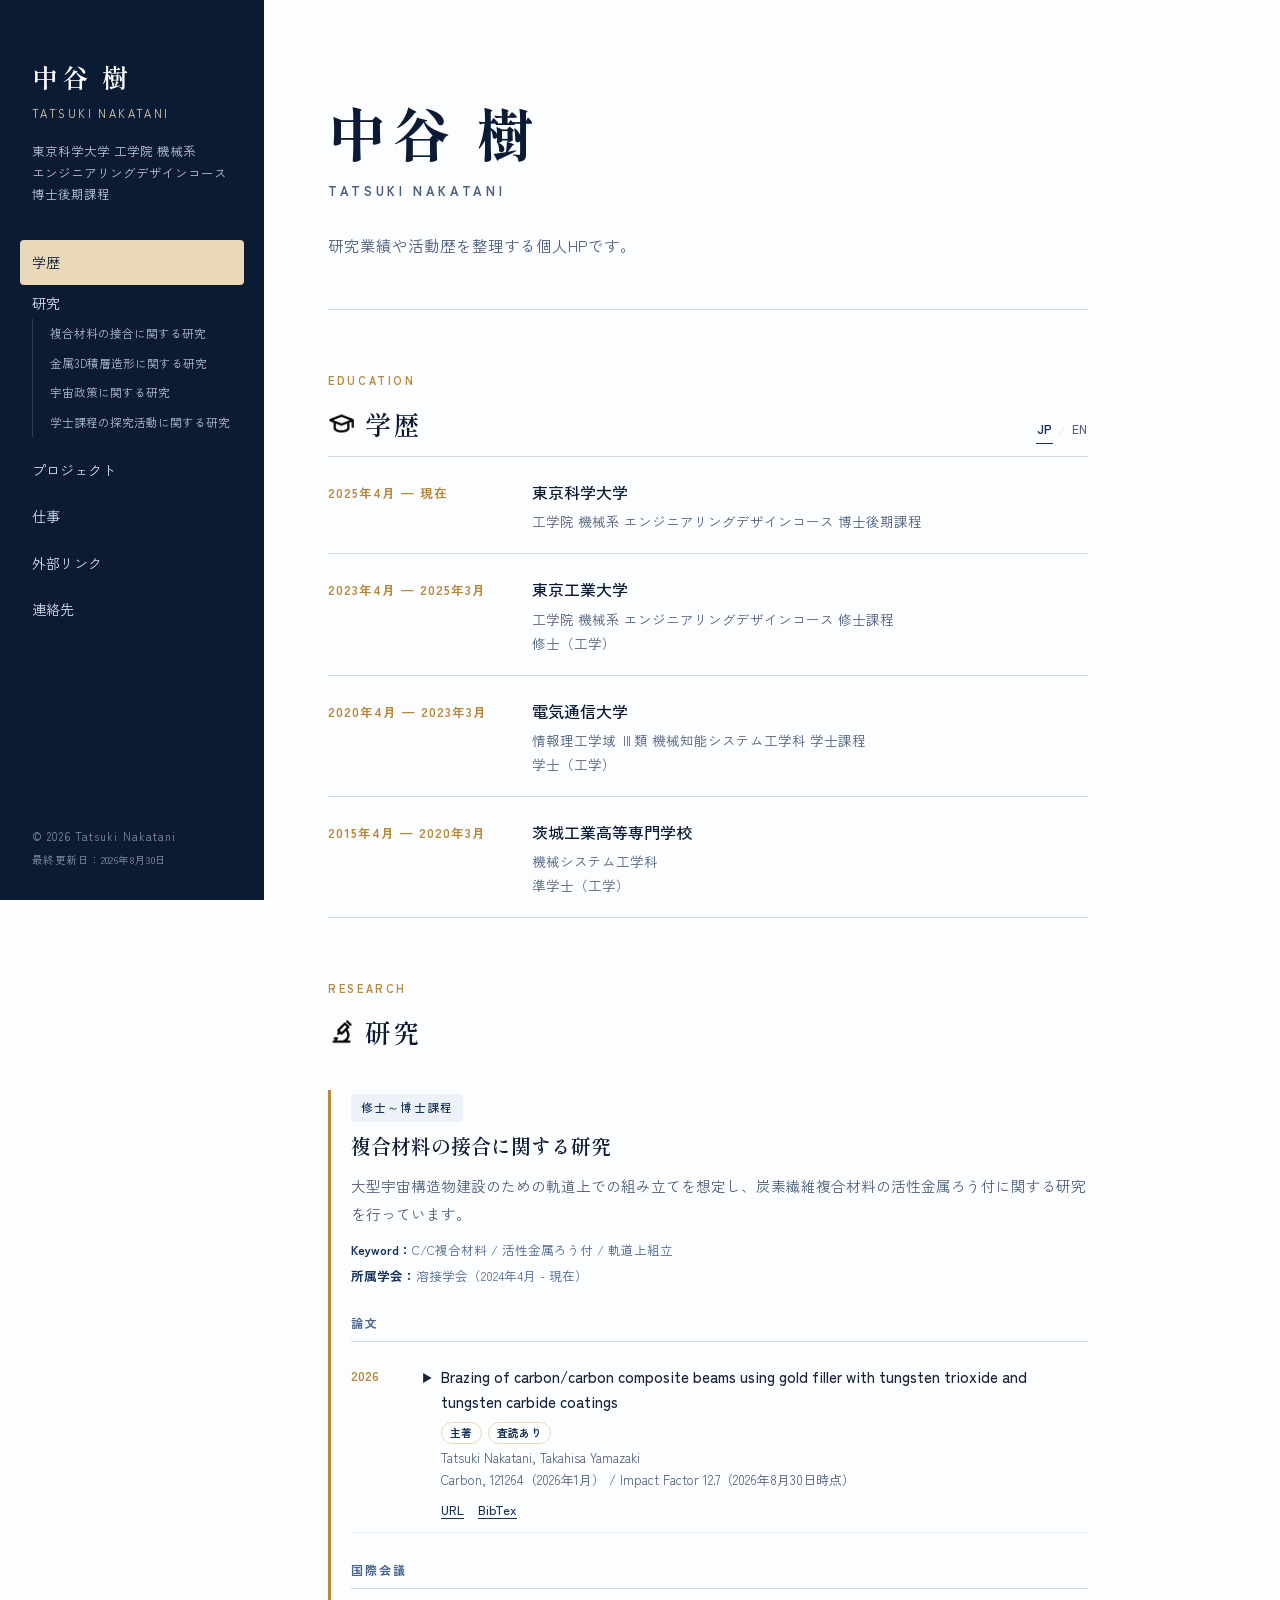
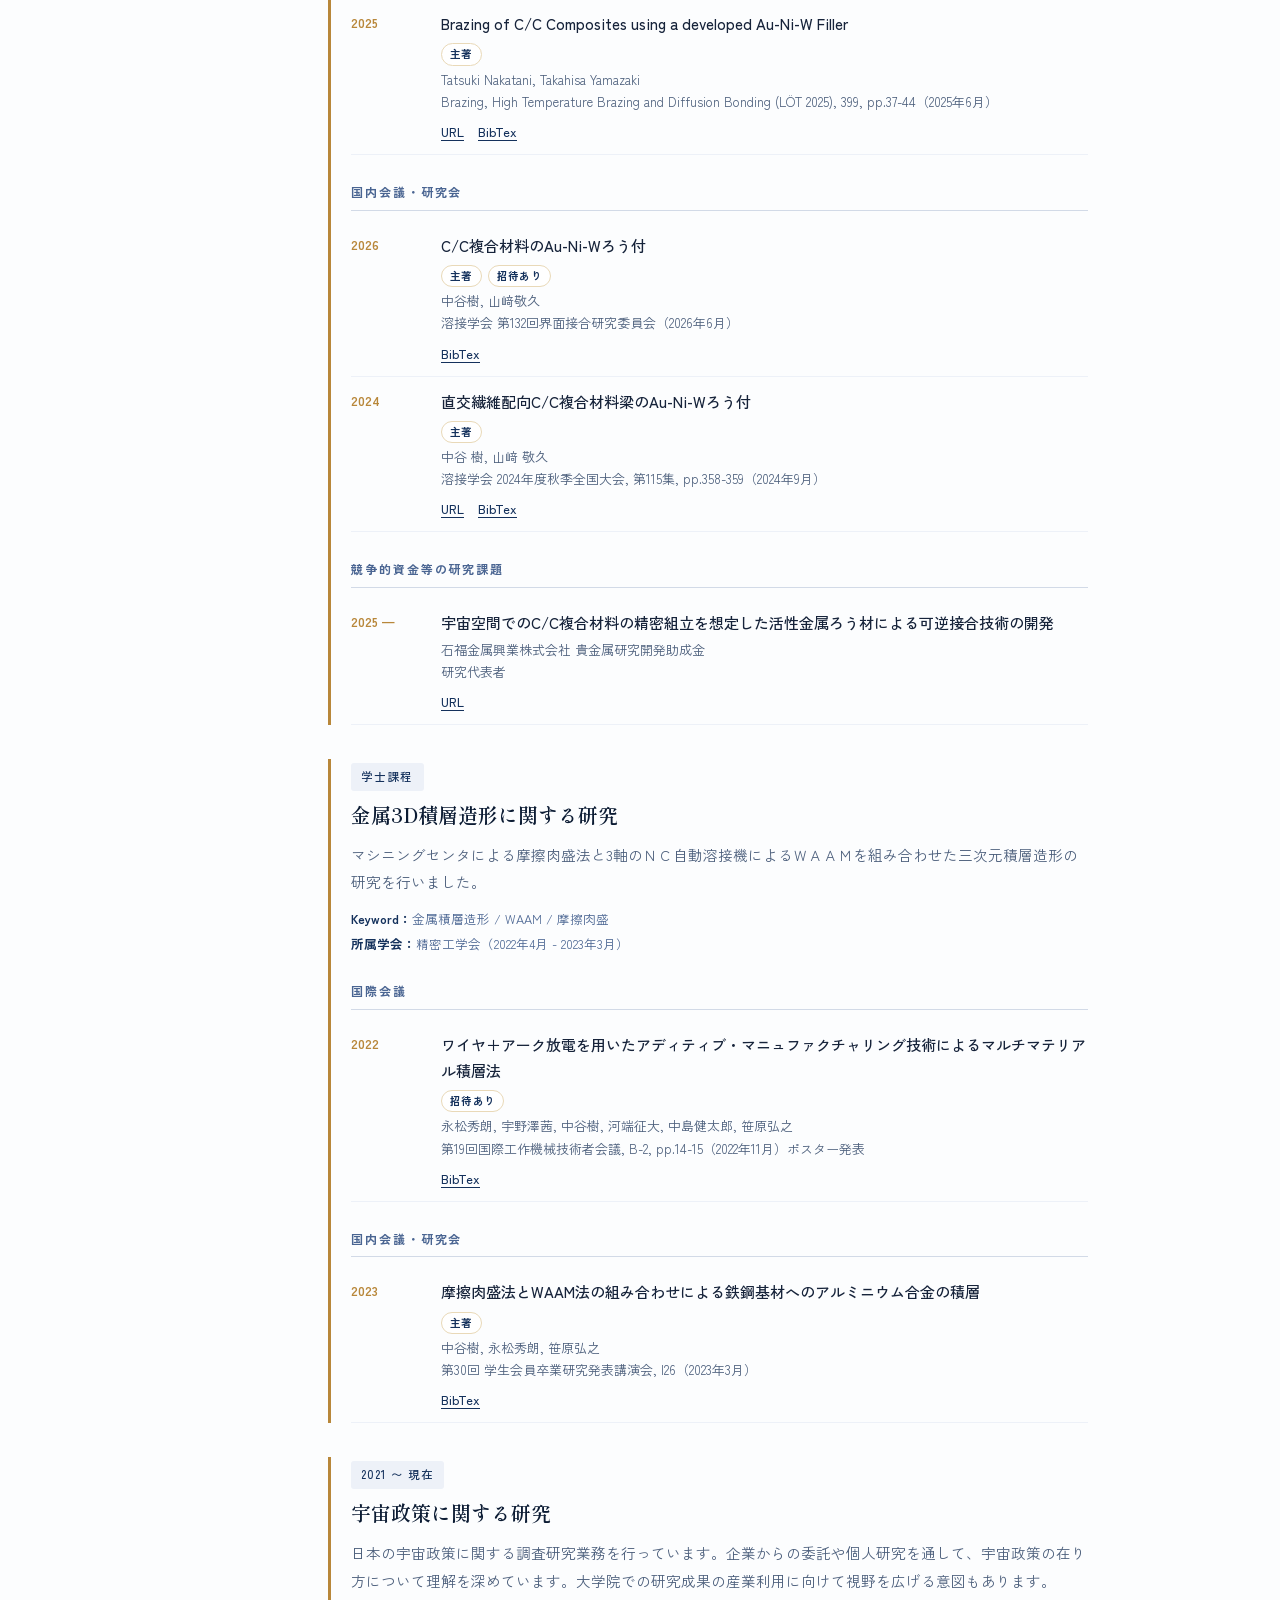
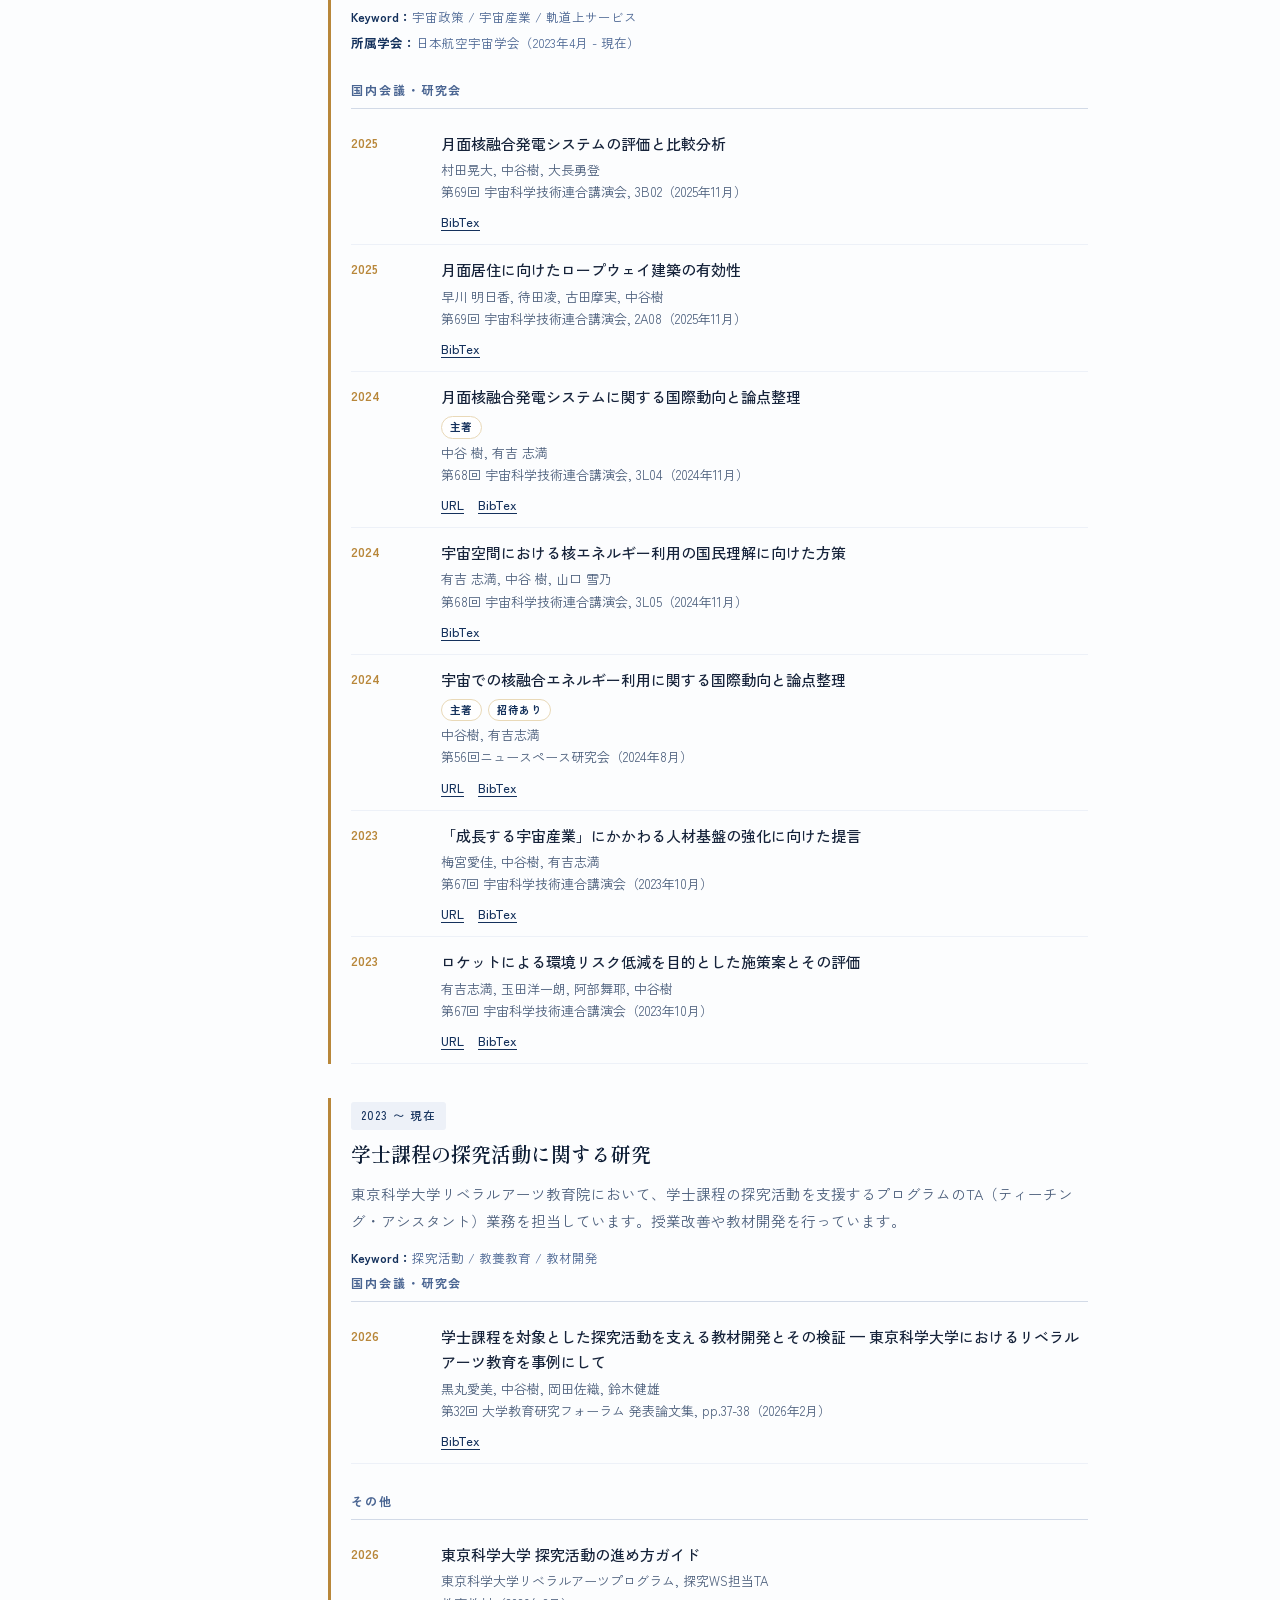
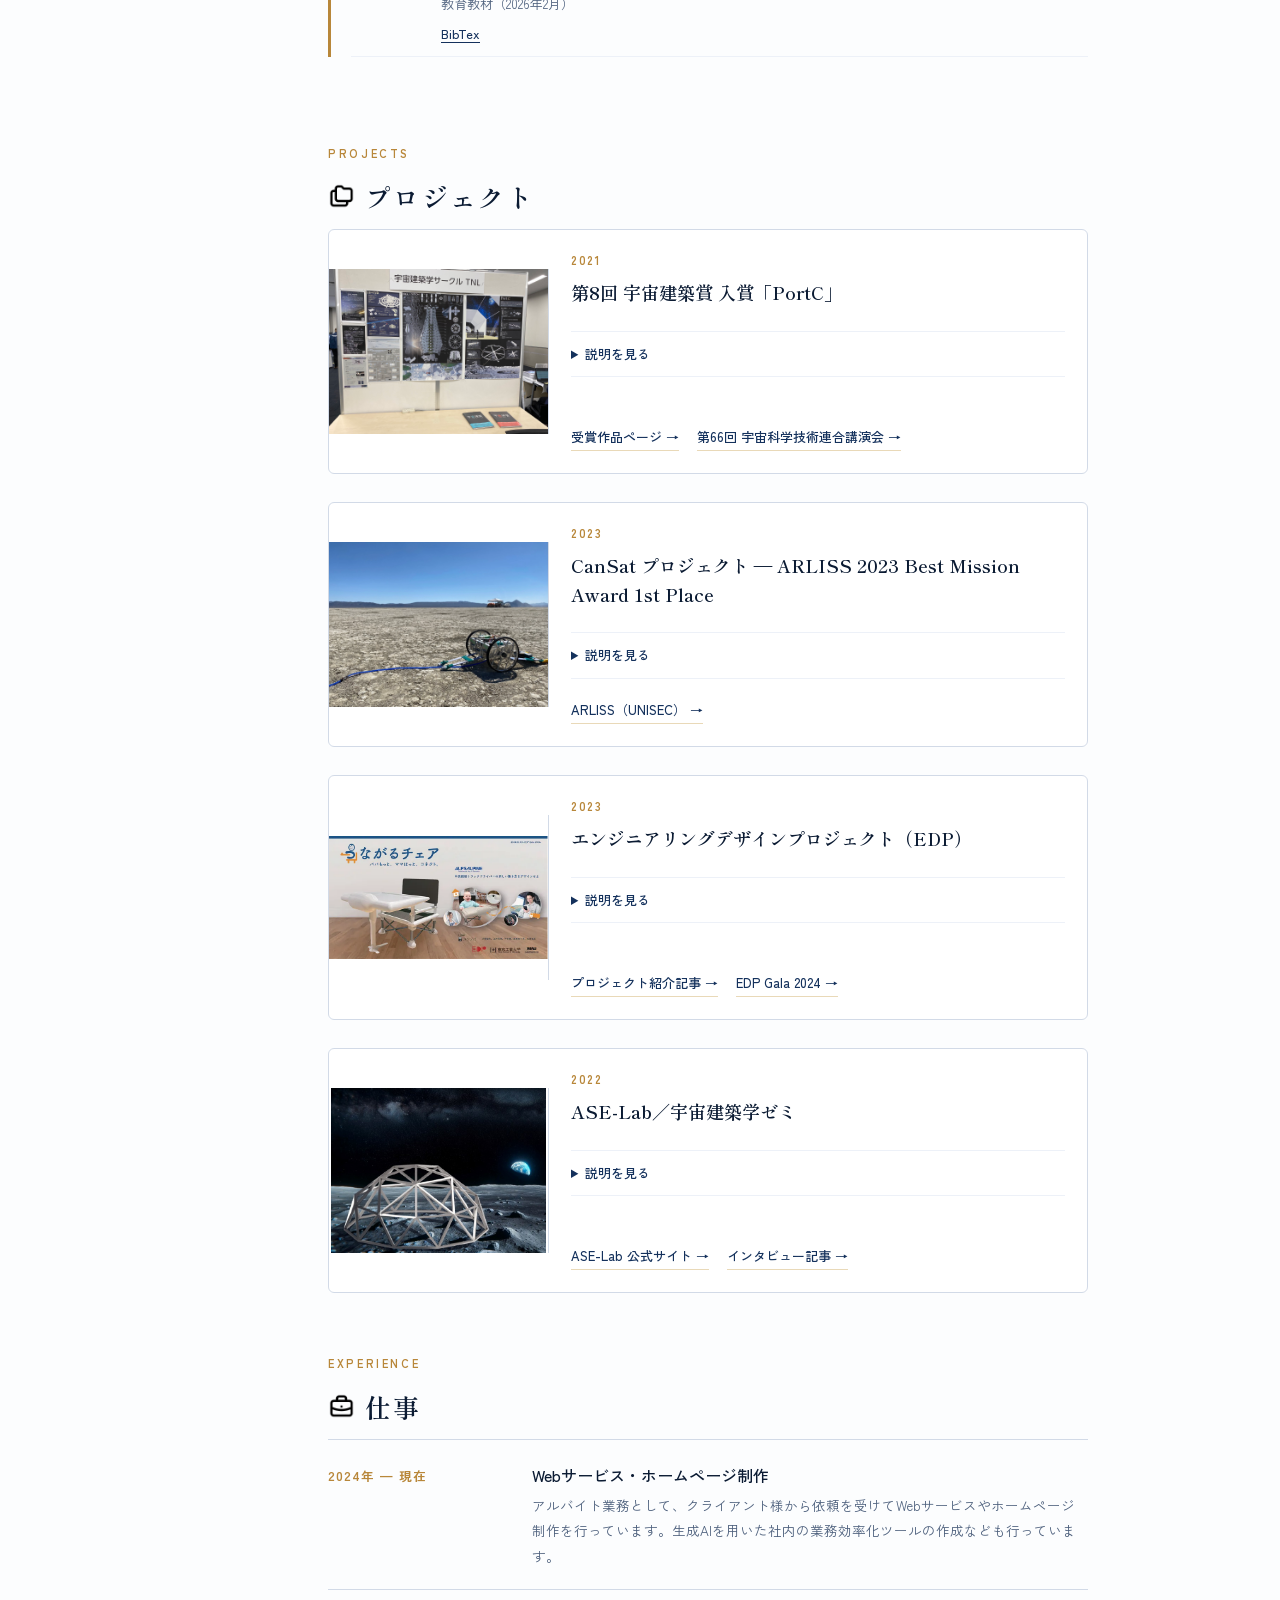
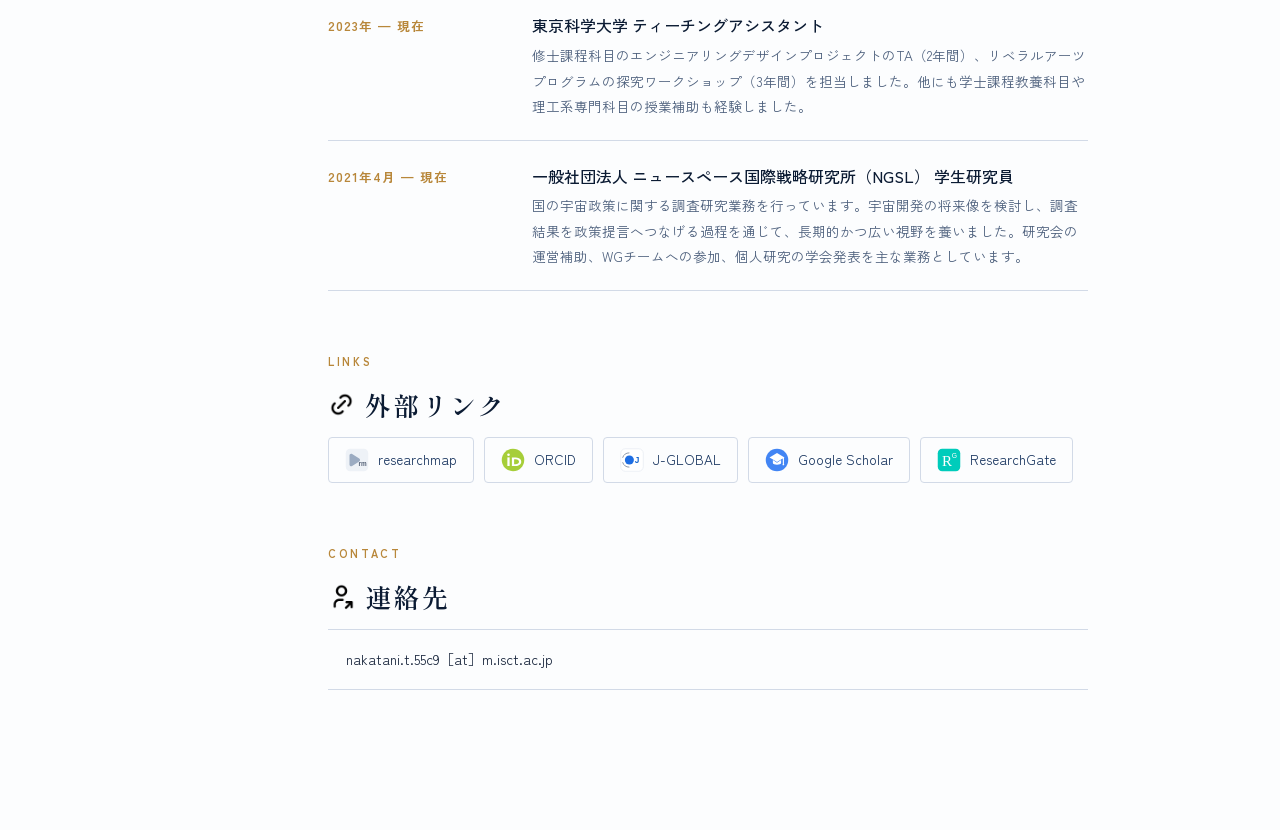
==== commit 00440997: "Add files via upload" ====
--- a/index.html
+++ b/index.html
@@ -11,7 +11,7 @@
 <meta property="og:title" content="中谷 樹 | 東京科学大学 博士後期課程">
 <meta property="og:description" content="研究業績や活動歴を整理する個人HPです。">
 <meta property="og:url" content="https://n-tatsuki.github.io/">
-<meta property="og:image" content="https://n-tatsuki.github.io/images/ogp.jpg">
+<meta property="og:image" content="https://n-tatsuki.github.io/images/spaceArch.jpg">
 
 <link rel="preconnect" href="https://fonts.googleapis.com">
 <link rel="preconnect" href="https://fonts.gstatic.com" crossorigin>
@@ -53,32 +53,50 @@
 
     <!-- ---- 学歴 ---- -->
     <section class="sec" id="education">
-      <h2 class="sec__title"><span class="sec__eyebrow">Education</span>学歴</h2>
+      <div class="sec__heading-row">
+        <h2 class="sec__title"><span class="sec__eyebrow">Education</span><span class="sec__title-line"><img class="sec__icon" src="images/icons/school.png" alt="">学歴</span></h2>
+        <div class="education-lang" role="group" aria-label="学歴の表示言語">
+          <button class="education-lang__btn is-active" type="button" data-education-lang="ja" aria-pressed="true">JP</button>
+          <span class="education-lang__sep">/</span>
+          <button class="education-lang__btn" type="button" data-education-lang="en" aria-pressed="false">EN</button>
+        </div>
+      </div>
       <ol class="track" id="educationList"></ol>
     </section>
 
     <!-- ---- 研究テーマと業績 ---- -->
     <section class="sec" id="research">
-      <h2 class="sec__title"><span class="sec__eyebrow">Research</span>研究</h2>
+      <h2 class="sec__title"><span class="sec__eyebrow">Research</span><span class="sec__title-line"><img class="sec__icon" src="images/icons/microscope.png" alt="">研究</span></h2>
       <div id="themes"></div>
     </section>
 
     <!-- ---- プロジェクト ---- -->
     <section class="sec" id="projects">
-      <h2 class="sec__title"><span class="sec__eyebrow">Projects</span>プロジェクト</h2>
-      <div class="cards" id="projectList"></div>
+      <h2 class="sec__title"><span class="sec__eyebrow">Projects</span><span class="sec__title-line"><img class="sec__icon" src="images/icons/folders.png" alt="">プロジェクト</span></h2>
+      <div class="project-carousel">
+        <button class="project-nav project-nav--prev" id="projectPrev" type="button" aria-label="前のプロジェクト">◀</button>
+        <div class="cards" id="projectList"></div>
+        <button class="project-nav project-nav--next" id="projectNext" type="button" aria-label="次のプロジェクト">▶</button>
+        <p class="project-counter" id="projectCounter" aria-live="polite"></p>
+      </div>
     </section>
 
     <!-- ---- 職歴 ---- -->
     <section class="sec" id="experience">
-      <h2 class="sec__title"><span class="sec__eyebrow">Experience</span>仕事</h2>
+      <h2 class="sec__title"><span class="sec__eyebrow">Experience</span><span class="sec__title-line"><img class="sec__icon" src="images/icons/briefcase.png" alt="">仕事</span></h2>
       <ol class="track" id="experienceList"></ol>
     </section>
 
-    <!-- ---- リンクと連絡先 ---- -->
+    <!-- ---- 外部リンク ---- -->
+    <section class="sec" id="links">
+      <h2 class="sec__title"><span class="sec__eyebrow">Links</span><span class="sec__title-line"><img class="sec__icon" src="images/icons/link.png" alt="">外部リンク</span></h2>
+      <ul class="links" id="linkList"></ul>
+    </section>
+
+    <!-- ---- 連絡先 ---- -->
     <section class="sec" id="contact">
-      <h2 class="sec__title"><span class="sec__eyebrow">Links</span>外部リンク</h2>
-      <ul class="links" id="linkList"></ul>
+      <h2 class="sec__title"><span class="sec__eyebrow">Contact</span><span class="sec__title-line"><img class="sec__icon" src="images/icons/user-share.png" alt="">連絡先</span></h2>
+      <p class="contact__mail" data-bind="contactEmail"></p>
     </section>
   </main>
 </div>
@@ -102,6 +120,7 @@
     nameEn: "Tatsuki Nakatani",
     affiliation: "東京科学大学 工学院 機械系\nエンジニアリングデザインコース 博士後期課程",
     lead: "研究業績や活動歴を整理する個人HPです。",
+    contactEmail: "nakatani.t.55c9［at］m.isct.ac.jp"
   },
 
   /* ------------------------------------------------------------------
@@ -225,20 +244,6 @@
       themes: ["brazing"],
       url: "https://www.ishifuku-kinzoku.co.jp/topics/2025/grant.html"
     },
-    {
-      period: "2025 —",
-      title: "東京工業大学つばめ博士学生奨学金（特別奨学金）",
-      type: "award",
-      themes: ["brazing"],
-      url: ""
-    },
-    {
-      year: 2025,
-      title: "日本学生支援機構 第一種奨学金 特に優れた業績による返還免除（修士課程）",
-      type: "award",
-      themes: ["brazing"],
-      url: ""
-    },
 
     /* ---- 宇宙政策 ---- */
     {
@@ -375,7 +380,7 @@
       image: "images/researchimage.jpg",
       links: [
         { label: "ASE-Lab 公式サイト", url: "https://www.ase-lab.space/?no-ovl=t" },
-        { label: "ASE-Lab（note）", url: "https://note.com/ase_lab_/n/nc02d63dab0a2" }
+        { label: "インタビュー記事", url: "https://note.com/ase_lab_/n/nc02d63dab0a2" }
       ]
     }
   ],
@@ -386,27 +391,43 @@
   education: [
     {
       period: "2025年4月 — 現在",
+      periodEn: "Apr. 2025 — Present",
       institution: "東京科学大学",
+      institutionEn: "Institute of Science Tokyo",
       program: "工学院 機械系 エンジニアリングデザインコース 博士後期課程",
-      degree: ""
+      programEn: "School of Engineering, Department of Mechanical Engineering, Graduate Major in Engineering Sciences and Design, Doctoral Program",
+      degree: "",
+      degreeEn: ""
     },
     {
       period: "2023年4月 — 2025年3月",
+      periodEn: "Apr. 2023 — Mar. 2025",
       institution: "東京工業大学",
+      institutionEn: "Tokyo Institute of Technology",
       program: "工学院 機械系 エンジニアリングデザインコース 修士課程",
-      degree: "修士（工学）"
+      programEn: "School of Engineering, Department of Mechanical Engineering, Graduate Major in Engineering Sciences and Design, Master’s Program",
+      degree: "修士（工学）",
+      degreeEn: "Master of Engineering"
     },
     {
       period: "2020年4月 — 2023年3月",
+      periodEn: "Apr. 2020 — Mar. 2023",
       institution: "電気通信大学",
+      institutionEn: "The University of Electro-Communications",
       program: "情報理工学域 Ⅲ類 機械知能システム工学科 学士課程",
-      degree: "学士（工学）"
+      programEn: "School of Informatics and Engineering, Cluster III (Fundamental Science and Engineering), Mechanical Systems Program",
+      degree: "学士（工学）",
+      degreeEn: "Bachelor of Engineering"
     },
     {
       period: "2015年4月 — 2020年3月",
+      periodEn: "Apr. 2015 — Mar. 2020",
       institution: "茨城工業高等専門学校",
+      institutionEn: "National Institute of Technology (KOSEN), Ibaraki College",
       program: "機械システム工学科",
-      degree: "準学士（工学）"
+      programEn: "Department of Mechanical Systems Engineering",
+      degree: "準学士（工学）",
+      degreeEn: "Associate Degree in Engineering"
     }
   ],
 
@@ -469,7 +490,8 @@
     },
     { id: "projects",   ja: "プロジェクト",  en: "Projects" },
     { id: "experience", ja: "仕事",         en: "Experience" },
-    { id: "contact",    ja: "外部リンク",    en: "Links" }
+    { id: "links",      ja: "外部リンク",    en: "Links" },
+    { id: "contact",    ja: "連絡先",        en: "Contact" }
   ];
 
   /* 業績種別の表示名と並び順 */
@@ -497,6 +519,7 @@
       nameEn: P.nameEn,
       affiliation: P.affiliation,
       lead: P.lead,
+      contactEmail: P.contactEmail,
       year: new Date().getFullYear()
     };
     Object.keys(map).forEach(function (key) {
@@ -671,11 +694,19 @@
     box.innerHTML = (items || []).map(function (it) {
       if (it.institution) {
         return '<li class="job education-item">' +
-          '<span class="job__period">' + esc(it.period) + "</span>" +
+          '<span class="job__period education-lang-text education-lang-text--ja">' + esc(it.period) + "</span>" +
+          '<span class="job__period education-lang-text education-lang-text--en">' + esc(it.periodEn || it.period) + "</span>" +
           '<div class="education-item__body">' +
-            '<p class="job__role education-item__institution">' + esc(it.institution) + "</p>" +
-            (it.program ? '<p class="education-item__program">' + esc(it.program) + "</p>" : "") +
-            (it.degree ? '<p class="education-item__degree">' + esc(it.degree) + "</p>" : "") +
+            '<div class="education-lang-text education-lang-text--ja">' +
+              '<p class="job__role education-item__institution">' + esc(it.institution) + "</p>" +
+              (it.program ? '<p class="education-item__program">' + esc(it.program) + "</p>" : "") +
+              (it.degree ? '<p class="education-item__degree">' + esc(it.degree) + "</p>" : "") +
+            '</div>' +
+            '<div class="education-lang-text education-lang-text--en">' +
+              '<p class="job__role education-item__institution">' + esc(it.institutionEn || it.institution) + "</p>" +
+              (it.programEn ? '<p class="education-item__program">' + esc(it.programEn) + "</p>" : "") +
+              (it.degreeEn ? '<p class="education-item__degree">' + esc(it.degreeEn) + "</p>" : "") +
+            '</div>' +
           '</div></li>';
       }
       return '<li class="job">' +
@@ -697,6 +728,71 @@
         return '<li><a href="' + esc(l.url) + '" target="_blank" rel="noopener">' +
           icon + '<span>' + esc(l.label) + "</span></a></li>";
       }).join("");
+  }
+
+  /* ---------- 学歴 JP / EN 切り替え ---------- */
+  function initEducationLanguage() {
+    var section = byId("education");
+    if (!section) return;
+    var buttons = Array.prototype.slice.call(section.querySelectorAll("[data-education-lang]"));
+    buttons.forEach(function (btn) {
+      btn.addEventListener("click", function () {
+        var lang = btn.getAttribute("data-education-lang") === "en" ? "en" : "ja";
+        section.classList.toggle("is-en", lang === "en");
+        buttons.forEach(function (b) {
+          var active = b.getAttribute("data-education-lang") === lang;
+          b.classList.toggle("is-active", active);
+          b.setAttribute("aria-pressed", active ? "true" : "false");
+        });
+      });
+    });
+  }
+
+  /* ---------- プロジェクトの独立伸縮 ---------- */
+  function initProjectDetails() {
+    document.querySelectorAll(".card__details").forEach(function (d) {
+      d.addEventListener("toggle", function () {
+        var card = d.closest(".card");
+        if (card) card.classList.toggle("is-expanded", d.open);
+      });
+    });
+  }
+
+  /* ---------- SP版プロジェクトカルーセル ---------- */
+  function initProjectCarousel() {
+    var box = byId("projectList");
+    var prev = byId("projectPrev");
+    var next = byId("projectNext");
+    var counter = byId("projectCounter");
+    if (!box || !prev || !next) return;
+    var cards = Array.prototype.slice.call(box.querySelectorAll(".card"));
+    if (!cards.length) return;
+    var index = 0;
+
+    function show(i) {
+      index = Math.max(0, Math.min(cards.length - 1, i));
+      cards.forEach(function (card, n) {
+        card.classList.toggle("is-carousel-active", n === index);
+      });
+      prev.disabled = index === 0;
+      next.disabled = index === cards.length - 1;
+      if (counter) counter.textContent = (index + 1) + " / " + cards.length;
+    }
+    prev.addEventListener("click", function () { show(index - 1); });
+    next.addEventListener("click", function () { show(index + 1); });
+
+    var startX = null;
+    box.addEventListener("touchstart", function (e) {
+      startX = e.touches && e.touches[0] ? e.touches[0].clientX : null;
+    }, { passive: true });
+    box.addEventListener("touchend", function (e) {
+      if (startX == null || !e.changedTouches || !e.changedTouches[0]) return;
+      var dx = e.changedTouches[0].clientX - startX;
+      startX = null;
+      if (Math.abs(dx) < 50) return;
+      if (dx < 0) show(index + 1); else show(index - 1);
+    }, { passive: true });
+    show(0);
   }
 
   /* ---------- モバイル研究アコーディオン ---------- */
@@ -805,6 +901,9 @@
   renderTrack("educationList", D.education);
   renderTrack("experienceList", D.experience);
   renderLinks();
+  initEducationLanguage();
+  initProjectDetails();
+  initProjectCarousel();
   initThemeAccordions();
   initPublicationActions();
   initScrollSpy();
--- a/style.css
+++ b/style.css
@@ -863,3 +863,196 @@
     border-bottom:1px solid var(--rule);
   }
 }
+
+
+/* =========================================================
+   2026-08-30 update 6: section icons / bilingual education /
+   independent project expansion / SP carousel / contact
+   ========================================================= */
+
+/* セクション見出しアイコン */
+.sec__title-line{
+  display:flex;
+  align-items:center;
+  gap:10px;
+}
+.sec__icon{
+  width:27px;
+  height:27px;
+  object-fit:contain;
+  flex:0 0 27px;
+}
+.sec__heading-row{
+  display:flex;
+  align-items:flex-end;
+  justify-content:space-between;
+  gap:18px;
+  margin-bottom:8px;
+}
+.sec__heading-row .sec__title{ margin-bottom:0; }
+
+/* 学歴 JP / EN */
+.education-lang{
+  display:flex;
+  align-items:center;
+  gap:6px;
+  padding-bottom:4px;
+  white-space:nowrap;
+}
+.education-lang__btn{
+  appearance:none;
+  border:0;
+  border-bottom:1px solid transparent;
+  padding:2px 1px;
+  background:transparent;
+  color:var(--ink-muted);
+  font:inherit;
+  font-size:12px;
+  font-weight:500;
+  cursor:pointer;
+}
+.education-lang__btn:hover{ color:var(--navy-900); }
+.education-lang__btn.is-active{
+  color:var(--navy-700);
+  border-bottom-color:var(--navy-700);
+  font-weight:700;
+}
+.education-lang__sep{
+  color:var(--rule);
+  font-size:11px;
+}
+.education-lang-text--en{ display:none; }
+#education.is-en .education-lang-text--ja{ display:none; }
+#education.is-en .education-lang-text--en{ display:block; }
+#education.is-en span.education-lang-text--en{ display:inline; }
+
+/* 連絡先 */
+.contact__mail{
+  margin:8px 0 0;
+  padding:16px 18px;
+  border-top:1px solid var(--rule);
+  border-bottom:1px solid var(--rule);
+  font-size:14px;
+  color:var(--ink);
+  font-variant-numeric:tabular-nums;
+}
+
+/* プロジェクト：閉じているカードは同じ高さ、開いたカードだけ伸ばす */
+.cards{ grid-auto-rows:auto; }
+.card{ height:auto; }
+.card__body{ min-height:0; }
+
+.project-carousel{ position:relative; }
+.project-nav,
+.project-counter{ display:none; }
+
+@media (min-width:768px){
+  .card:not(.is-expanded){
+    height:245px;
+  }
+  .card.is-expanded{
+    height:auto;
+    min-height:245px;
+    align-items:start;
+  }
+  .card__figure{
+    align-self:center;
+  }
+  .card__body{
+    overflow:visible;
+  }
+}
+
+/* SP版：プロジェクトを1枚ずつ表示 */
+@media (max-width:767px){
+  #projects{
+    padding-top:48px;
+  }
+  .project-carousel{
+    padding:0 35px 24px;
+  }
+  .project-carousel .cards{
+    display:block;
+    margin-top:6px;
+  }
+  .project-carousel .card{
+    display:none;
+    width:100%;
+    height:auto;
+    min-height:0;
+    grid-template-columns:1fr;
+    align-items:stretch;
+  }
+  .project-carousel .card.is-carousel-active{
+    display:flex;
+    flex-direction:column;
+  }
+  .project-carousel .card__figure{
+    width:100%;
+    aspect-ratio:4/3;
+    border-right:0;
+    border-bottom:1px solid var(--rule);
+  }
+  .project-carousel .card__body{
+    padding:15px 16px 16px;
+  }
+  .project-carousel .card__title{
+    margin-bottom:6px;
+    font-size:16px;
+    line-height:1.55;
+  }
+  .project-carousel .card__details{
+    margin-top:8px;
+  }
+  .project-carousel .card__details summary{
+    padding:7px 0;
+  }
+  .project-carousel .card__links{
+    padding-top:8px;
+    margin-top:8px;
+    gap:5px 14px;
+  }
+  .project-nav{
+    display:flex;
+    position:absolute;
+    top:42%;
+    z-index:5;
+    width:30px;
+    height:44px;
+    align-items:center;
+    justify-content:center;
+    border:0;
+    background:transparent;
+    color:var(--navy-700);
+    font-size:20px;
+    cursor:pointer;
+  }
+  .project-nav--prev{ left:0; }
+  .project-nav--next{ right:0; }
+  .project-nav:disabled{
+    opacity:.22;
+    cursor:default;
+  }
+  .project-counter{
+    display:block;
+    margin:9px 0 0;
+    text-align:center;
+    color:var(--ink-muted);
+    font-size:11px;
+    letter-spacing:.08em;
+  }
+}
+
+@media (max-width:480px){
+  .sec__icon{
+    width:24px;
+    height:24px;
+    flex-basis:24px;
+  }
+  .sec__heading-row{
+    gap:10px;
+  }
+  .education-lang{
+    padding-bottom:3px;
+  }
+}
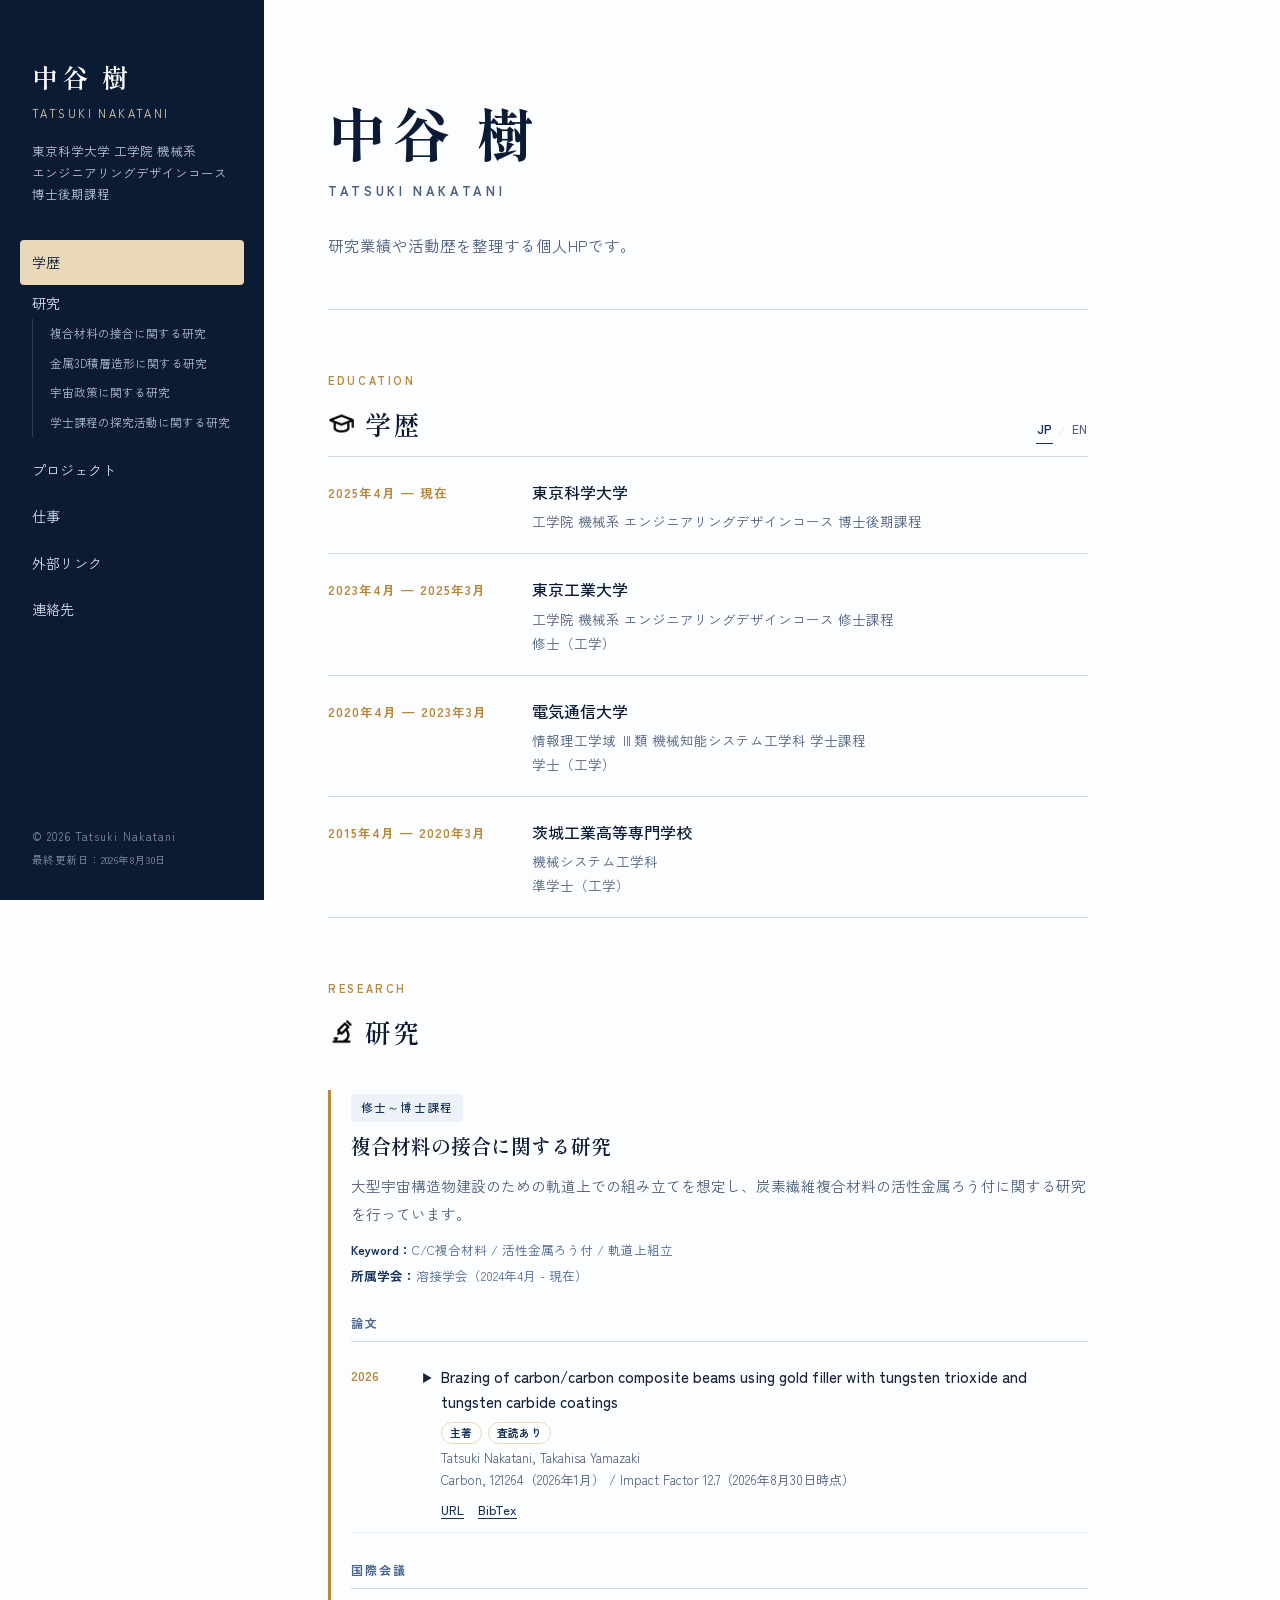
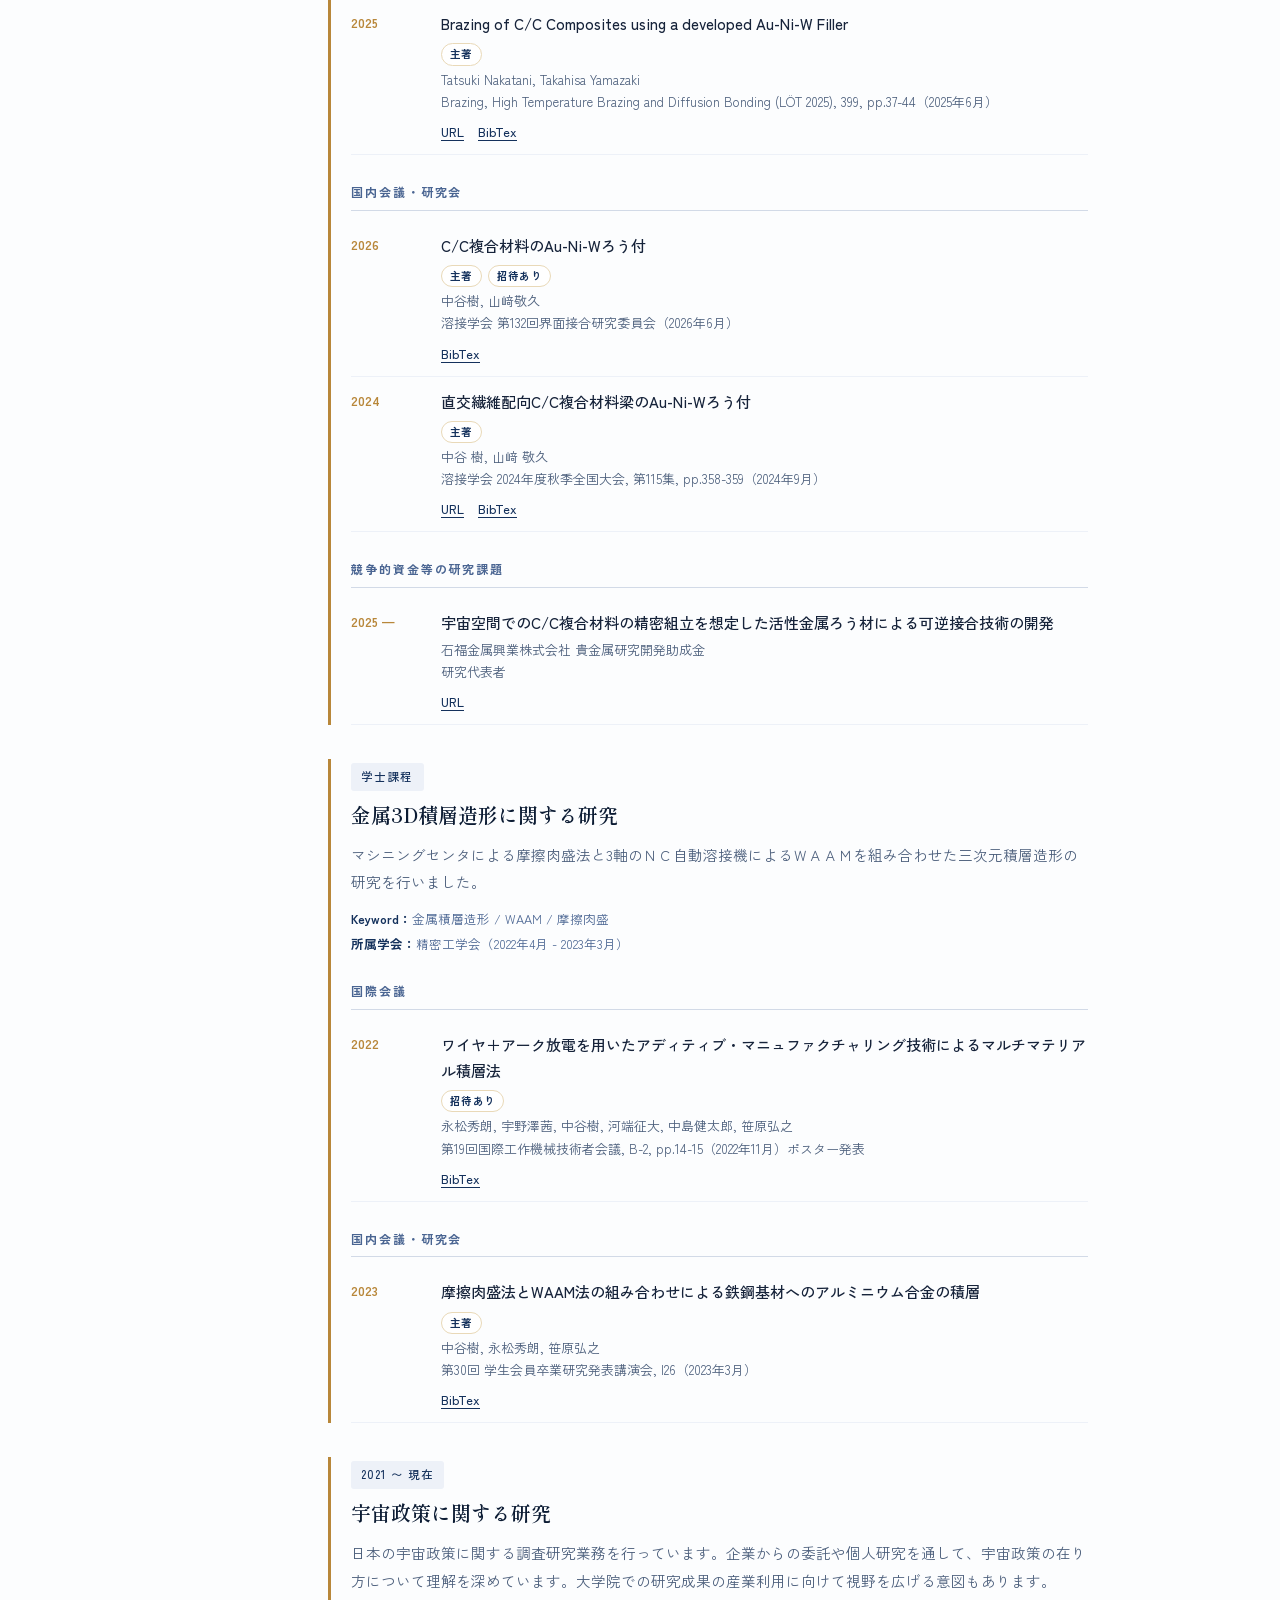
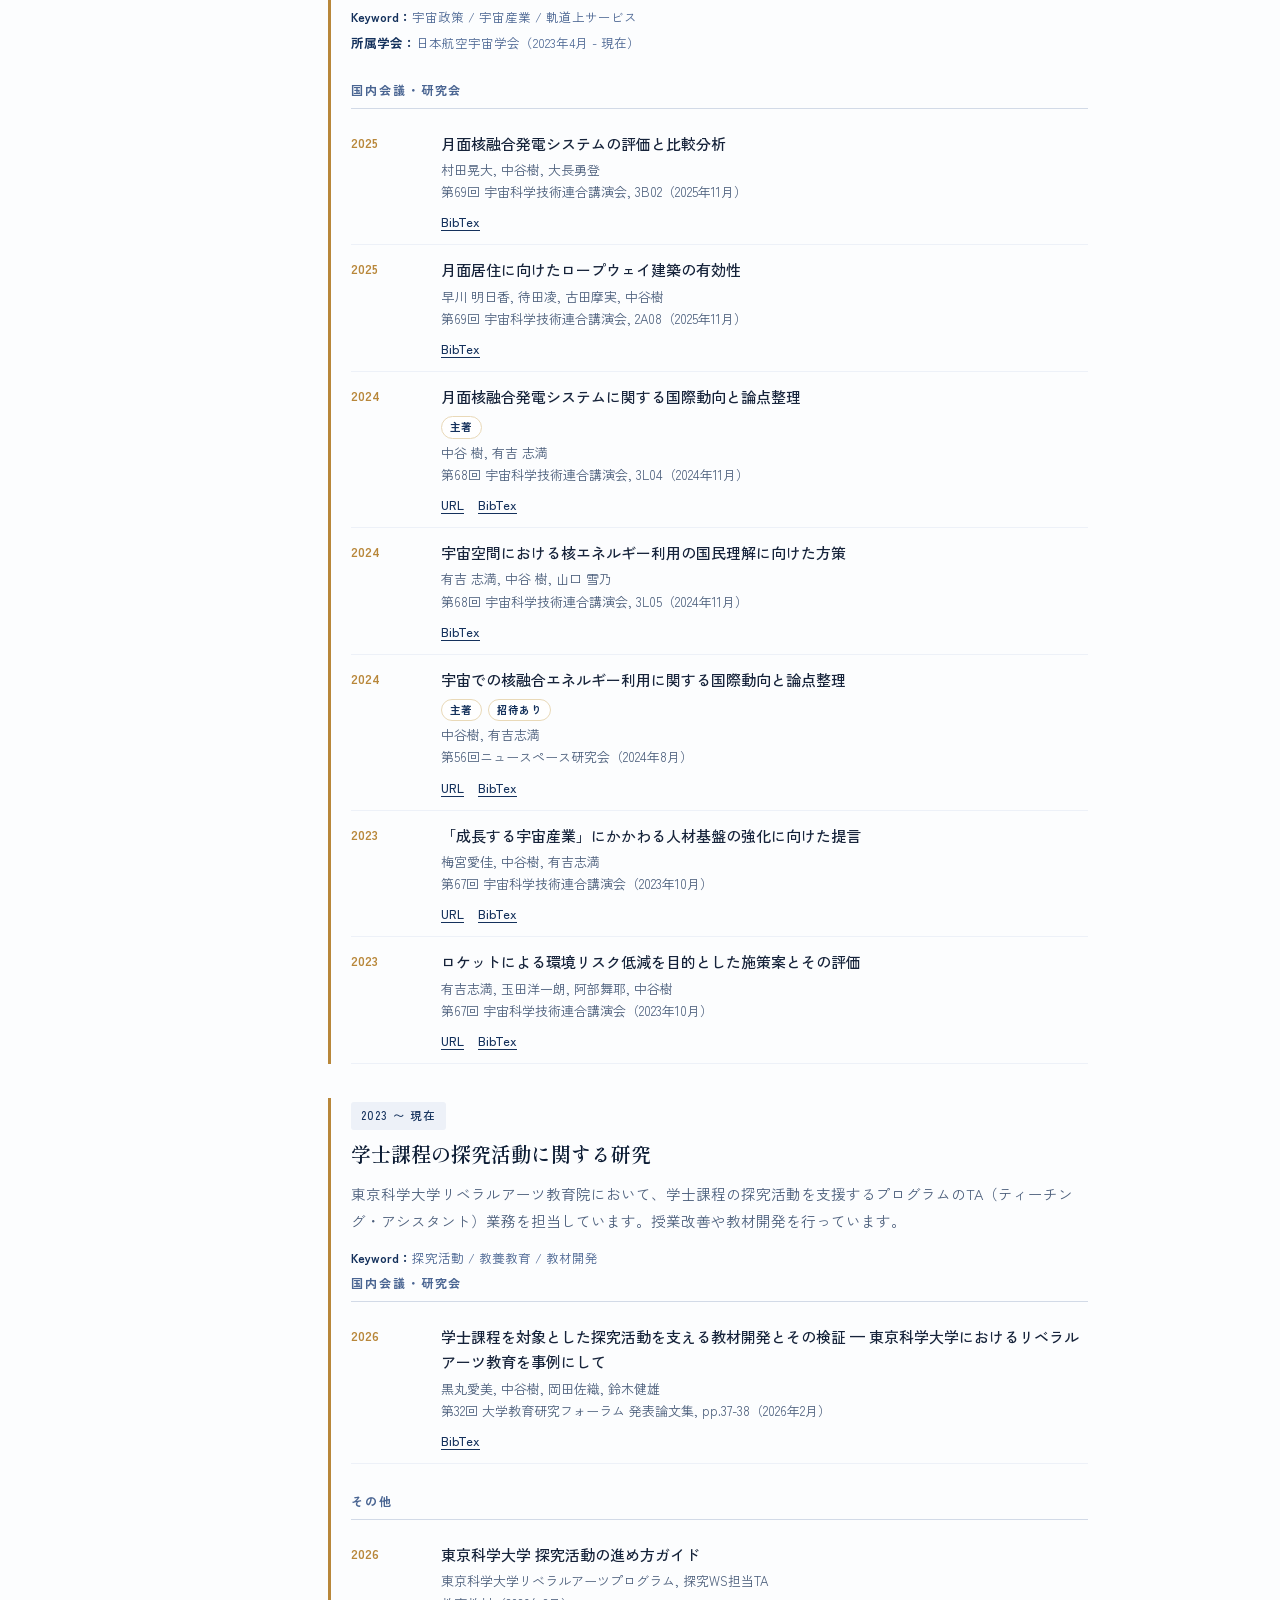
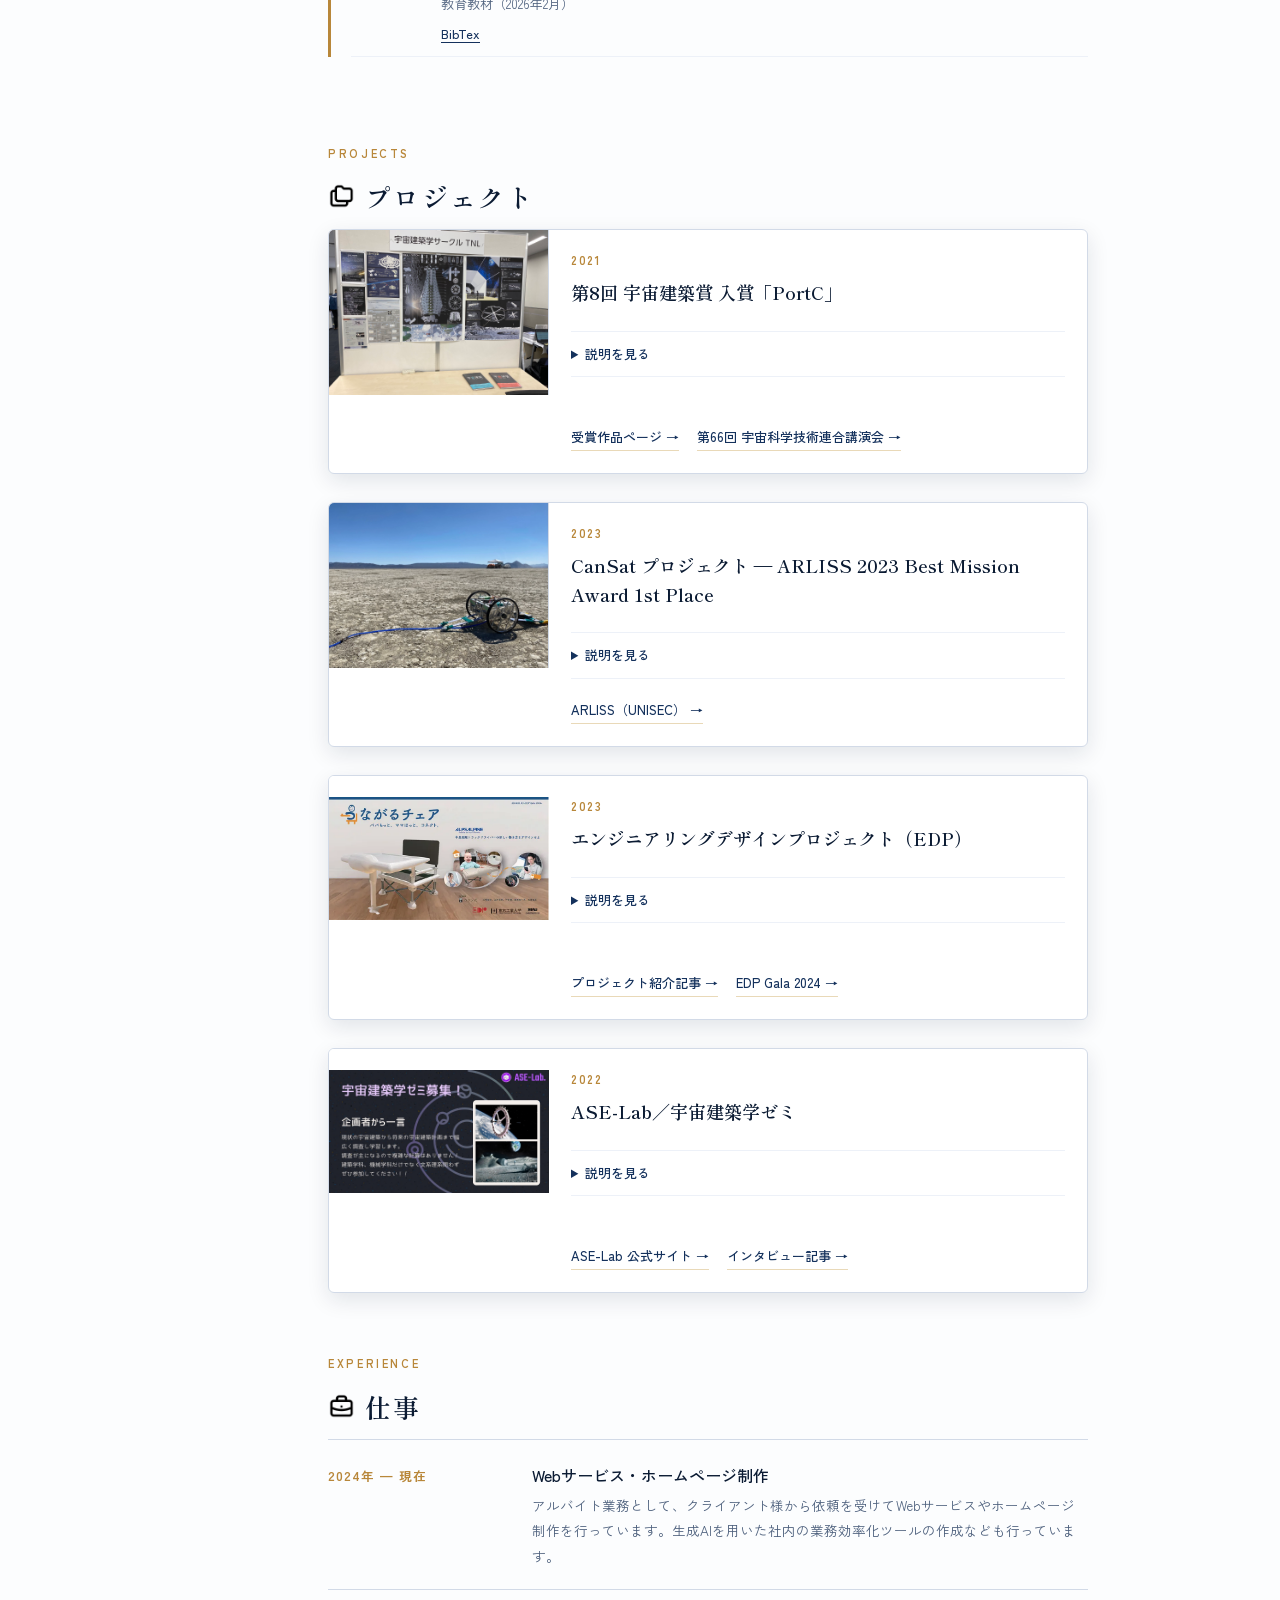
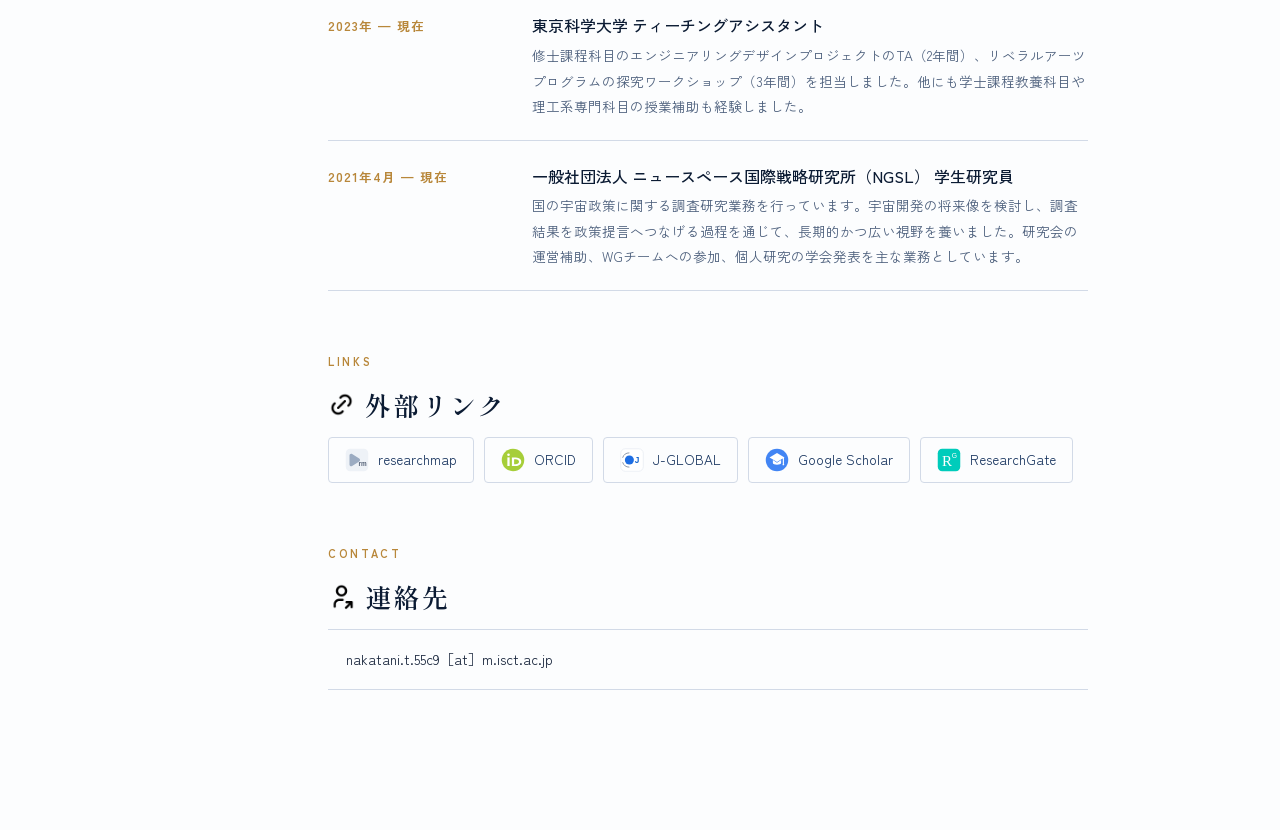
==== commit c727147e: "Add files via upload" ====
--- a/index.html
+++ b/index.html
@@ -673,7 +673,9 @@
           esc(l.label) + " &rarr;</a>";
       }).join("");
       if (link) link = '<div class="card__links">' + link + "</div>";
-      return '<article class="card">' +
+      var cardExtraClass = (/エンジニアリングデザインプロジェクト/.test(pr.title) || /ASE-Lab/.test(pr.title))
+        ? " card--no-image-rule" : "";
+      return '<article class="card' + cardExtraClass + '">' +
         '<figure class="card__figure">' + figure + "</figure>" +
         '<div class="card__body">' +
           '<div class="card__meta"><span class="card__year">' + esc(pr.year) + "</span></div>" +
@@ -754,29 +756,68 @@
       d.addEventListener("toggle", function () {
         var card = d.closest(".card");
         if (card) card.classList.toggle("is-expanded", d.open);
+        /* SPでは開く前の矢印位置を維持。閉じた時だけ中央位置を再計算する */
+        if (!d.open && typeof window.updateProjectNavAnchor === "function") {
+          requestAnimationFrame(function () { window.updateProjectNavAnchor(); });
+        }
       });
     });
   }
 
   /* ---------- SP版プロジェクトカルーセル ---------- */
   function initProjectCarousel() {
+    var carousel = document.querySelector(".project-carousel");
     var box = byId("projectList");
     var prev = byId("projectPrev");
     var next = byId("projectNext");
     var counter = byId("projectCounter");
-    if (!box || !prev || !next) return;
+    if (!carousel || !box || !prev || !next) return;
     var cards = Array.prototype.slice.call(box.querySelectorAll(".card"));
     if (!cards.length) return;
     var index = 0;
 
+    function isSP() {
+      return window.matchMedia("(max-width: 767px)").matches;
+    }
+
+    function activeCard() {
+      return cards[index] || null;
+    }
+
+    function updateNavAnchor() {
+      if (!isSP()) {
+        carousel.style.removeProperty("--project-nav-top");
+        return;
+      }
+      var card = activeCard();
+      if (!card) return;
+      var details = card.querySelector(".card__details");
+      /* 展開中は、閉じていた時に記録した位置をそのまま使う */
+      if (details && details.open && carousel.style.getPropertyValue("--project-nav-top")) return;
+      var carouselRect = carousel.getBoundingClientRect();
+      var cardRect = card.getBoundingClientRect();
+      var center = cardRect.top - carouselRect.top + cardRect.height / 2;
+      carousel.style.setProperty("--project-nav-top", center + "px");
+    }
+    window.updateProjectNavAnchor = updateNavAnchor;
+
     function show(i) {
       index = Math.max(0, Math.min(cards.length - 1, i));
       cards.forEach(function (card, n) {
-        card.classList.toggle("is-carousel-active", n === index);
+        var active = n === index;
+        card.classList.toggle("is-carousel-active", active);
+        /* 次のカードへ移動した時は閉じた状態から表示 */
+        if (!active) {
+          var d = card.querySelector(".card__details");
+          if (d) d.open = false;
+        }
       });
+      var currentDetails = activeCard() && activeCard().querySelector(".card__details");
+      if (currentDetails) currentDetails.open = false;
       prev.disabled = index === 0;
       next.disabled = index === cards.length - 1;
       if (counter) counter.textContent = (index + 1) + " / " + cards.length;
+      requestAnimationFrame(updateNavAnchor);
     }
     prev.addEventListener("click", function () { show(index - 1); });
     next.addEventListener("click", function () { show(index + 1); });
@@ -792,6 +833,11 @@
       if (Math.abs(dx) < 50) return;
       if (dx < 0) show(index + 1); else show(index - 1);
     }, { passive: true });
+
+    window.addEventListener("resize", function () {
+      var d = activeCard() && activeCard().querySelector(".card__details");
+      if (!d || !d.open) requestAnimationFrame(updateNavAnchor);
+    });
     show(0);
   }
 
@@ -871,27 +917,93 @@
 
   /* ---------- 現在位置に応じてナビを強調 ---------- */
   function initScrollSpy() {
-    var links = Array.prototype.slice.call(
-      document.querySelectorAll(".rail__nav a")
-    );
-    var sections = links
-      .map(function (a) { return document.querySelector(a.getAttribute("href")); })
-      .filter(Boolean);
-    if (!("IntersectionObserver" in window) || sections.length === 0) return;
-
-    var observer = new IntersectionObserver(function (entries) {
-      entries.forEach(function (entry) {
-        if (!entry.isIntersecting) return;
-        links.forEach(function (a) {
-          a.classList.toggle(
-            "is-active",
-            a.getAttribute("href") === "#" + entry.target.id
-          );
-        });
+    var nav = byId("railNav");
+    if (!nav) return;
+    var links = Array.prototype.slice.call(nav.querySelectorAll('a[href^="#"]'));
+    var targets = links.map(function (a) {
+      var id = a.getAttribute("href");
+      var el = id ? document.querySelector(id) : null;
+      return el ? { link: a, el: el, hash: id } : null;
+    }).filter(Boolean);
+    if (!targets.length) return;
+
+    function isSP() {
+      return window.matchMedia("(max-width: 1023px)").matches;
+    }
+
+    function displayHash(hash) {
+      /* SPでは研究の下位項目を隠しているため、研究本体を選択表示する */
+      if (isSP() && /^#theme-/.test(hash)) return "#research";
+      return hash;
+    }
+
+    var lastActive = "";
+    function setActive(hash, bringIntoView) {
+      hash = displayHash(hash);
+      if (hash === lastActive && !bringIntoView) return;
+      lastActive = hash;
+      var activeLink = null;
+      links.forEach(function (a) {
+        var active = a.getAttribute("href") === hash;
+        a.classList.toggle("is-active", active);
+        if (active) activeLink = a;
       });
-    }, { rootMargin: "-25% 0px -65% 0px" });
-
-    sections.forEach(function (s) { observer.observe(s); });
+      if (activeLink && isSP() && bringIntoView) {
+        activeLink.scrollIntoView({ behavior: "smooth", block: "nearest", inline: "center" });
+      }
+    }
+
+    function headerOffset() {
+      if (!isSP()) return 20;
+      var rail = document.querySelector(".rail");
+      return (rail ? rail.getBoundingClientRect().height : 52) + 12;
+    }
+
+    links.forEach(function (a) {
+      a.addEventListener("click", function (e) {
+        var hash = a.getAttribute("href");
+        var target = hash ? document.querySelector(hash) : null;
+        if (!target) return;
+        e.preventDefault();
+        if (target.matches && target.matches("details.theme") && isSP()) target.open = true;
+        setActive(hash, true);
+        var top = target.getBoundingClientRect().top + window.pageYOffset - headerOffset();
+        window.scrollTo({ top: Math.max(0, top), behavior: "smooth" });
+        if (history.pushState) history.pushState(null, "", hash);
+        else location.hash = hash;
+      });
+    });
+
+    function updateFromScroll() {
+      var y = window.pageYOffset + headerOffset() + 34;
+      var doc = document.documentElement;
+      var atBottom = window.innerHeight + window.pageYOffset >= doc.scrollHeight - 6;
+      var chosen = targets[0];
+      targets.forEach(function (t) {
+        var top = t.el.getBoundingClientRect().top + window.pageYOffset;
+        if (top <= y) chosen = t;
+      });
+      if (atBottom) {
+        var contact = targets.filter(function (t) { return t.hash === "#contact"; })[0];
+        if (contact) chosen = contact;
+      }
+      if (chosen) setActive(chosen.hash, false);
+    }
+
+    var ticking = false;
+    window.addEventListener("scroll", function () {
+      if (ticking) return;
+      ticking = true;
+      requestAnimationFrame(function () {
+        updateFromScroll();
+        ticking = false;
+      });
+    }, { passive: true });
+    window.addEventListener("resize", updateFromScroll);
+    window.addEventListener("hashchange", function () {
+      if (location.hash) setActive(location.hash, true);
+    });
+    updateFromScroll();
   }
 
   fillBindings();
--- a/style.css
+++ b/style.css
@@ -1056,3 +1056,89 @@
     padding-bottom:3px;
   }
 }
+
+/* =========================================================
+   2026-08-30 update 7: stable project media / navigation / card depth
+   ========================================================= */
+
+/* カードに奥行きをつける */
+.card{
+  box-shadow:0 7px 22px rgba(11,27,51,.11);
+  transition:box-shadow .2s ease;
+}
+.card:hover{
+  box-shadow:0 10px 28px rgba(11,27,51,.14);
+}
+
+/* EDP と ASE-Lab の画像右側の区切り線だけを消す */
+.card--no-image-rule .card__figure{
+  border-right:0 !important;
+}
+
+/* PC版：カードを開いても画像の上端を固定する */
+@media (min-width:768px){
+  .card,
+  .card.is-expanded{
+    align-items:start;
+  }
+  .card__figure,
+  .card.is-expanded .card__figure{
+    align-self:start !important;
+  }
+}
+
+/* アンカー移動時の見出し位置を安定させる */
+.sec,
+details.theme{
+  scroll-margin-top:24px;
+}
+
+/* PCサイドバーの末尾項目も常に操作可能にする */
+@media (min-width:1024px){
+  .rail__nav{
+    min-height:0;
+    overflow-y:auto;
+    overscroll-behavior:contain;
+    scrollbar-width:thin;
+  }
+  .rail__nav a{
+    position:relative;
+    z-index:1;
+    pointer-events:auto;
+  }
+}
+
+/* SPヘッダー：全タブを横スクロール可能にし、クリック対象を確実に前面へ */
+@media (max-width:1023px){
+  .rail__nav{
+    display:flex;
+    flex-wrap:nowrap;
+    overflow-x:auto;
+    overflow-y:hidden;
+    overscroll-behavior-x:contain;
+    touch-action:pan-x;
+  }
+  .rail__nav-group{
+    flex:0 0 auto;
+  }
+  .rail__nav a{
+    position:relative;
+    z-index:2;
+    pointer-events:auto;
+  }
+  .sec,
+  details.theme{
+    scroll-margin-top:72px;
+  }
+}
+
+/* SPプロジェクト：矢印は閉じたカードの中央で固定し、展開後も移動させない */
+@media (max-width:767px){
+  .project-carousel{
+    --project-nav-top:50%;
+  }
+  .project-nav{
+    top:var(--project-nav-top) !important;
+    transform:translateY(-50%);
+  }
+}
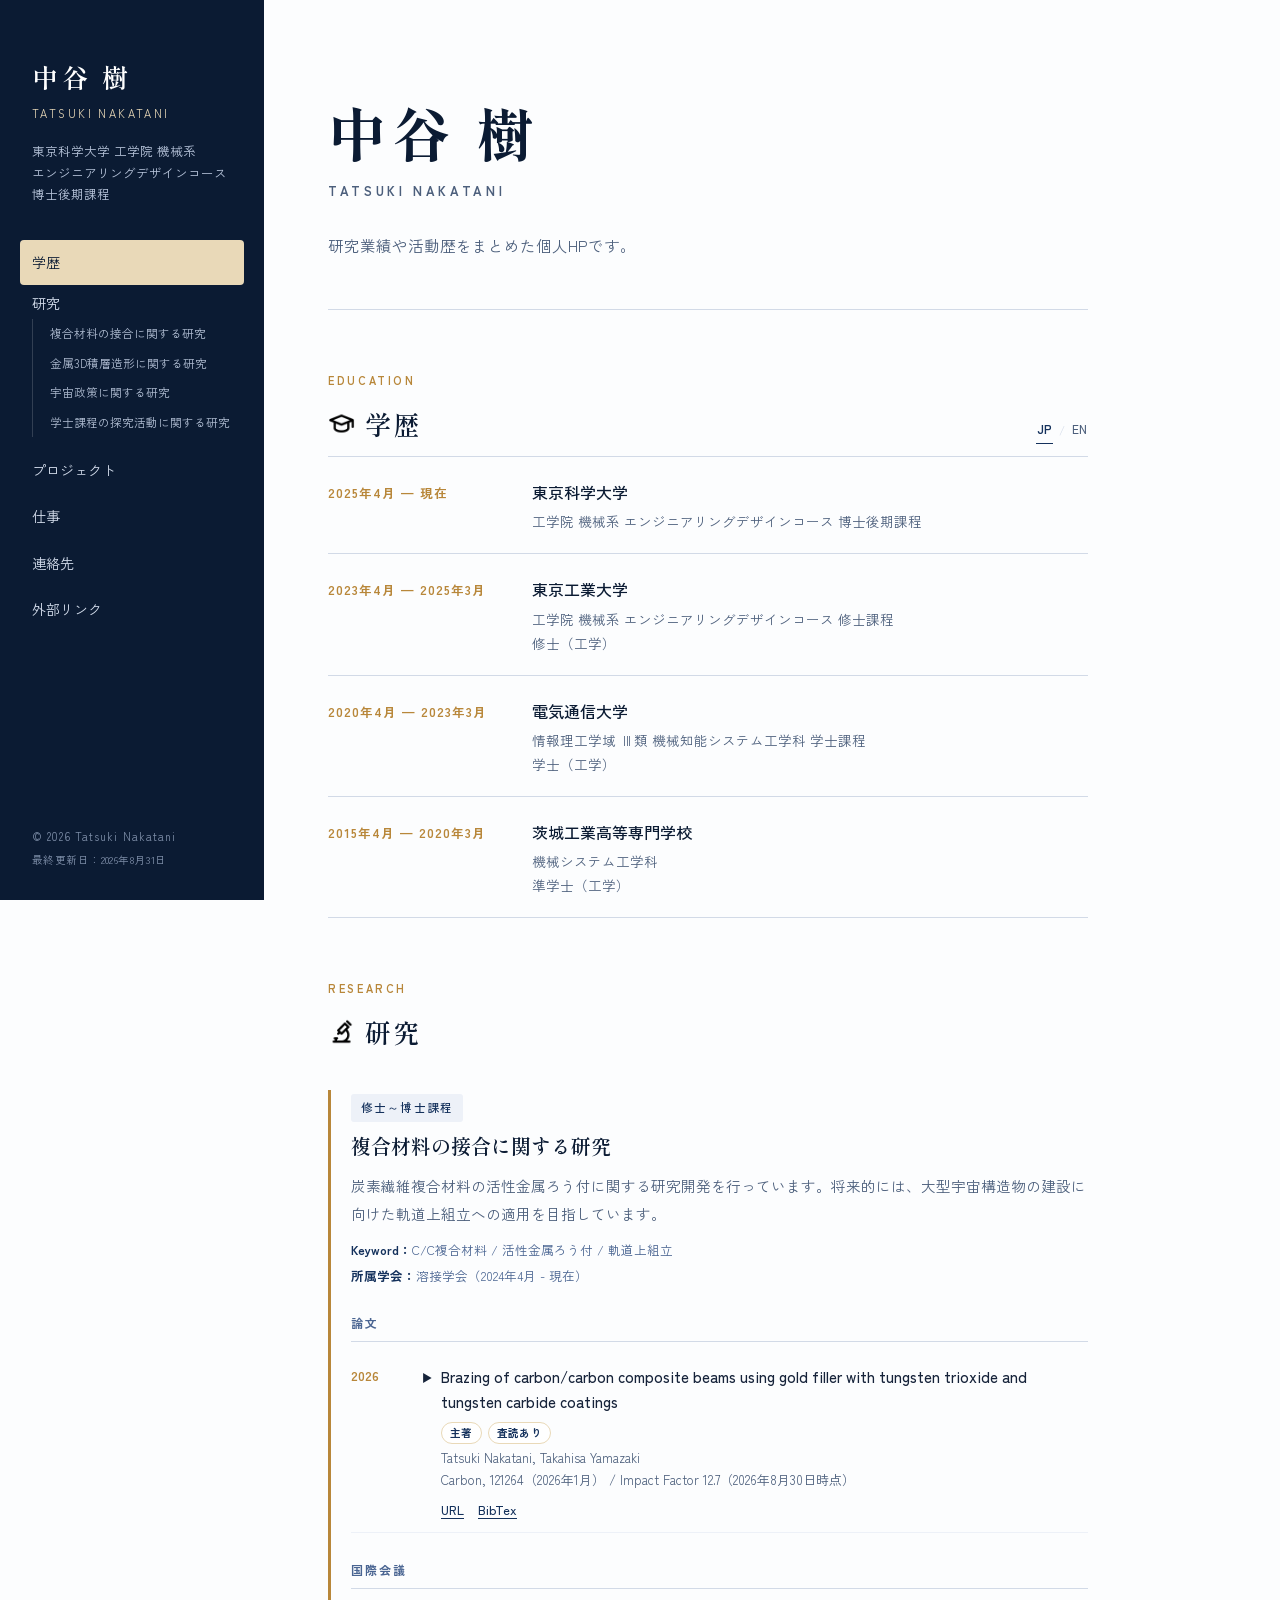
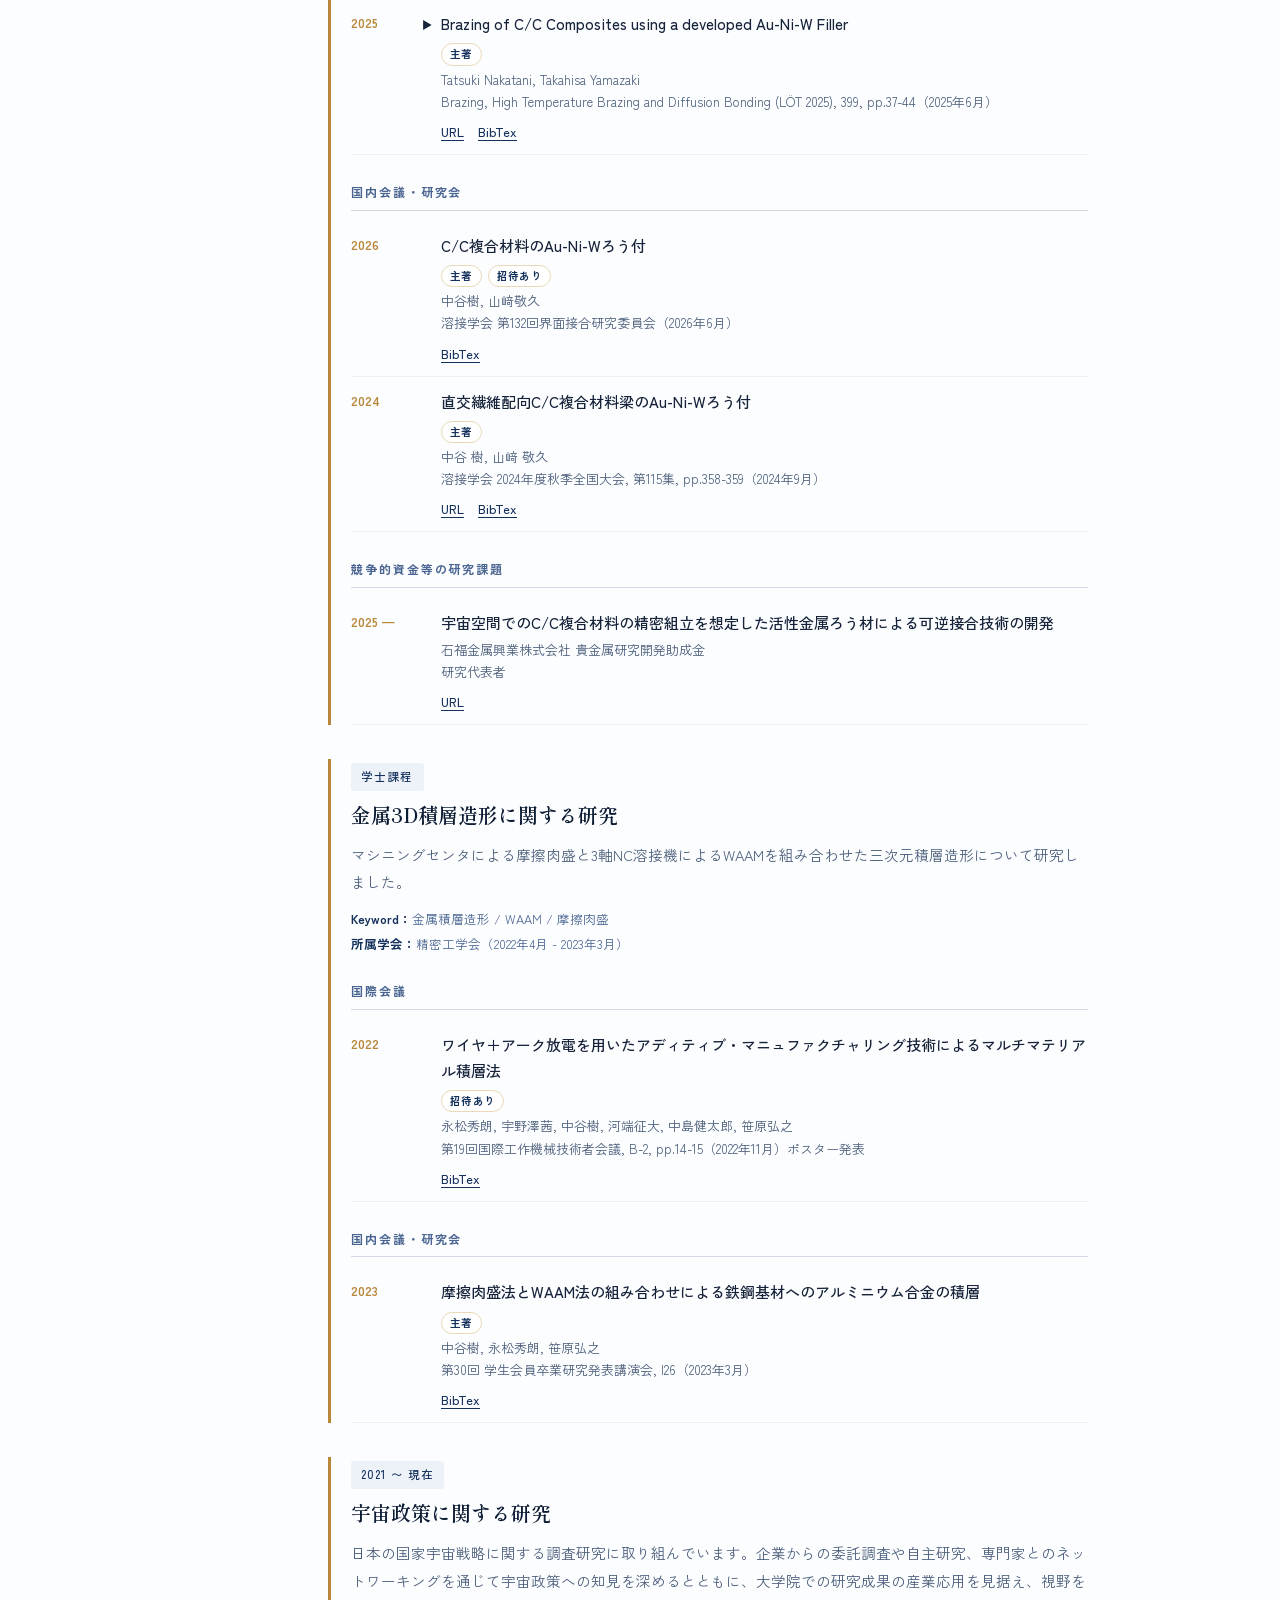
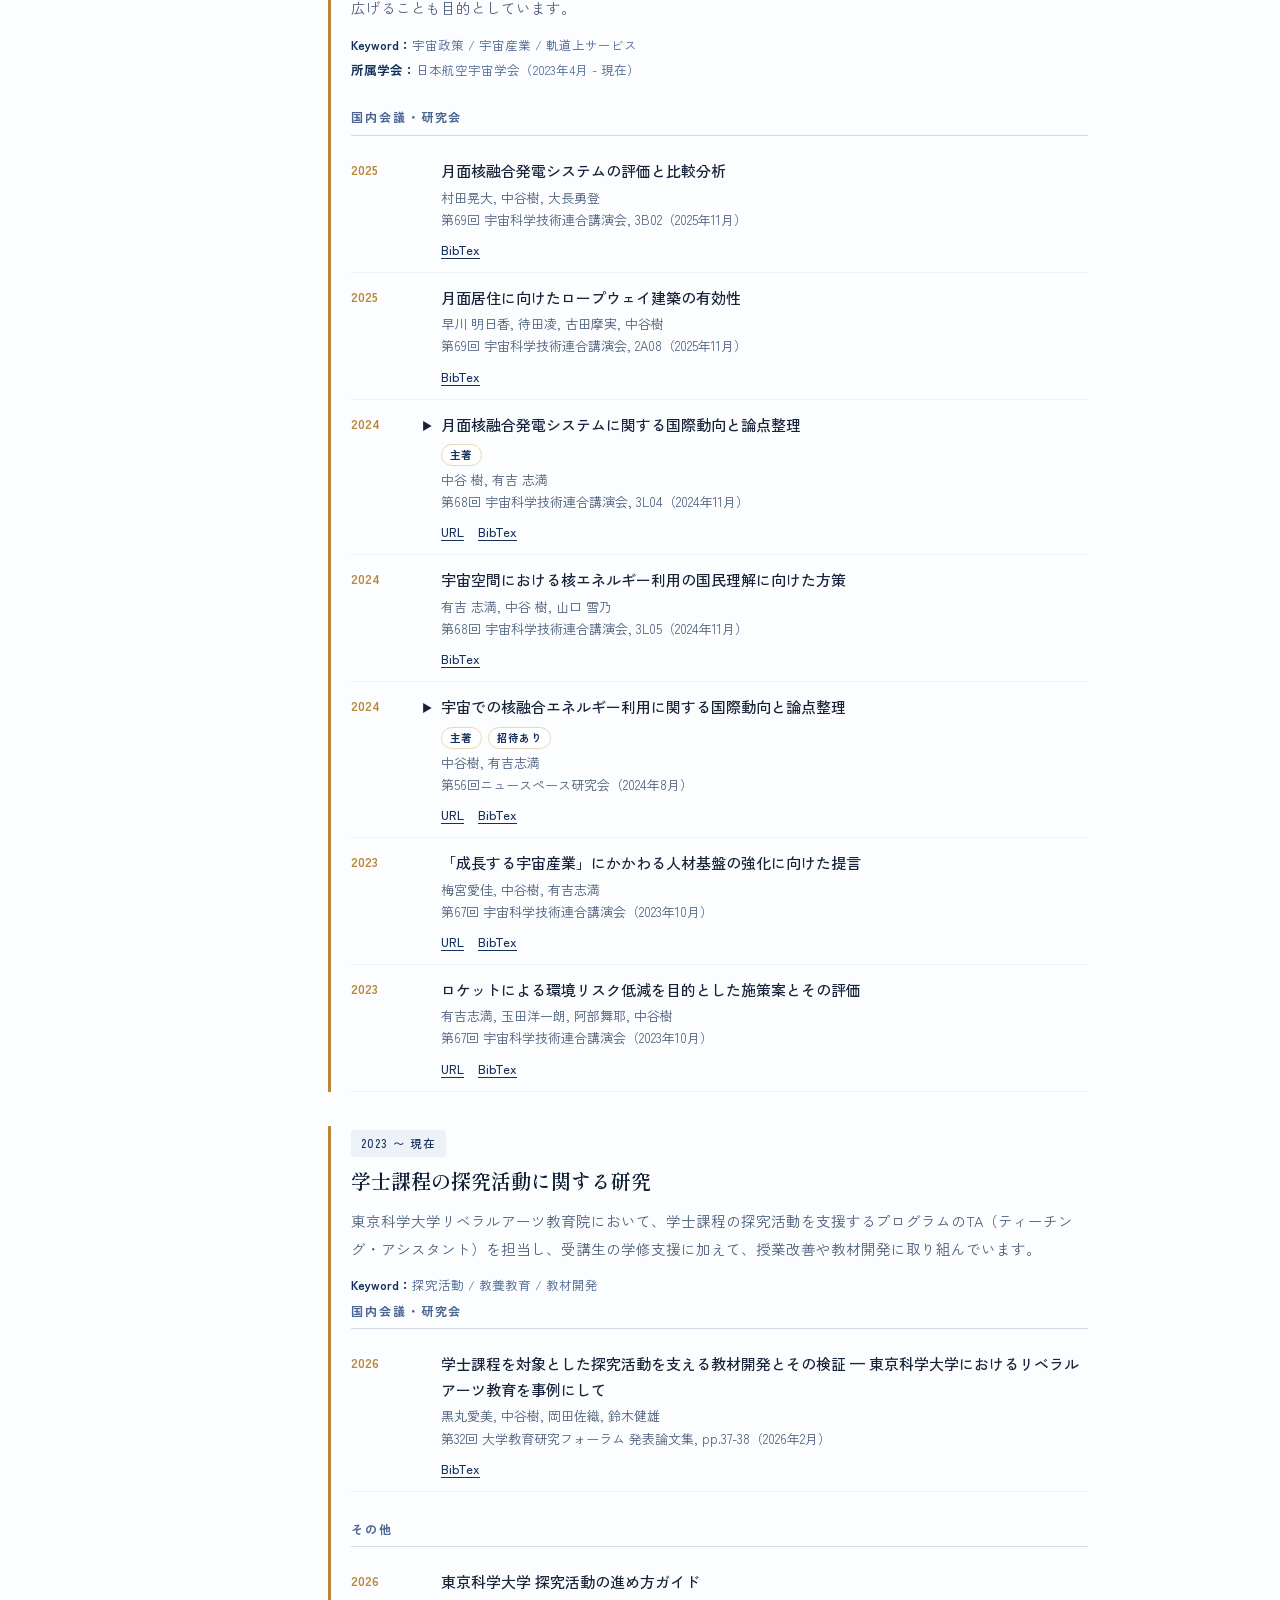
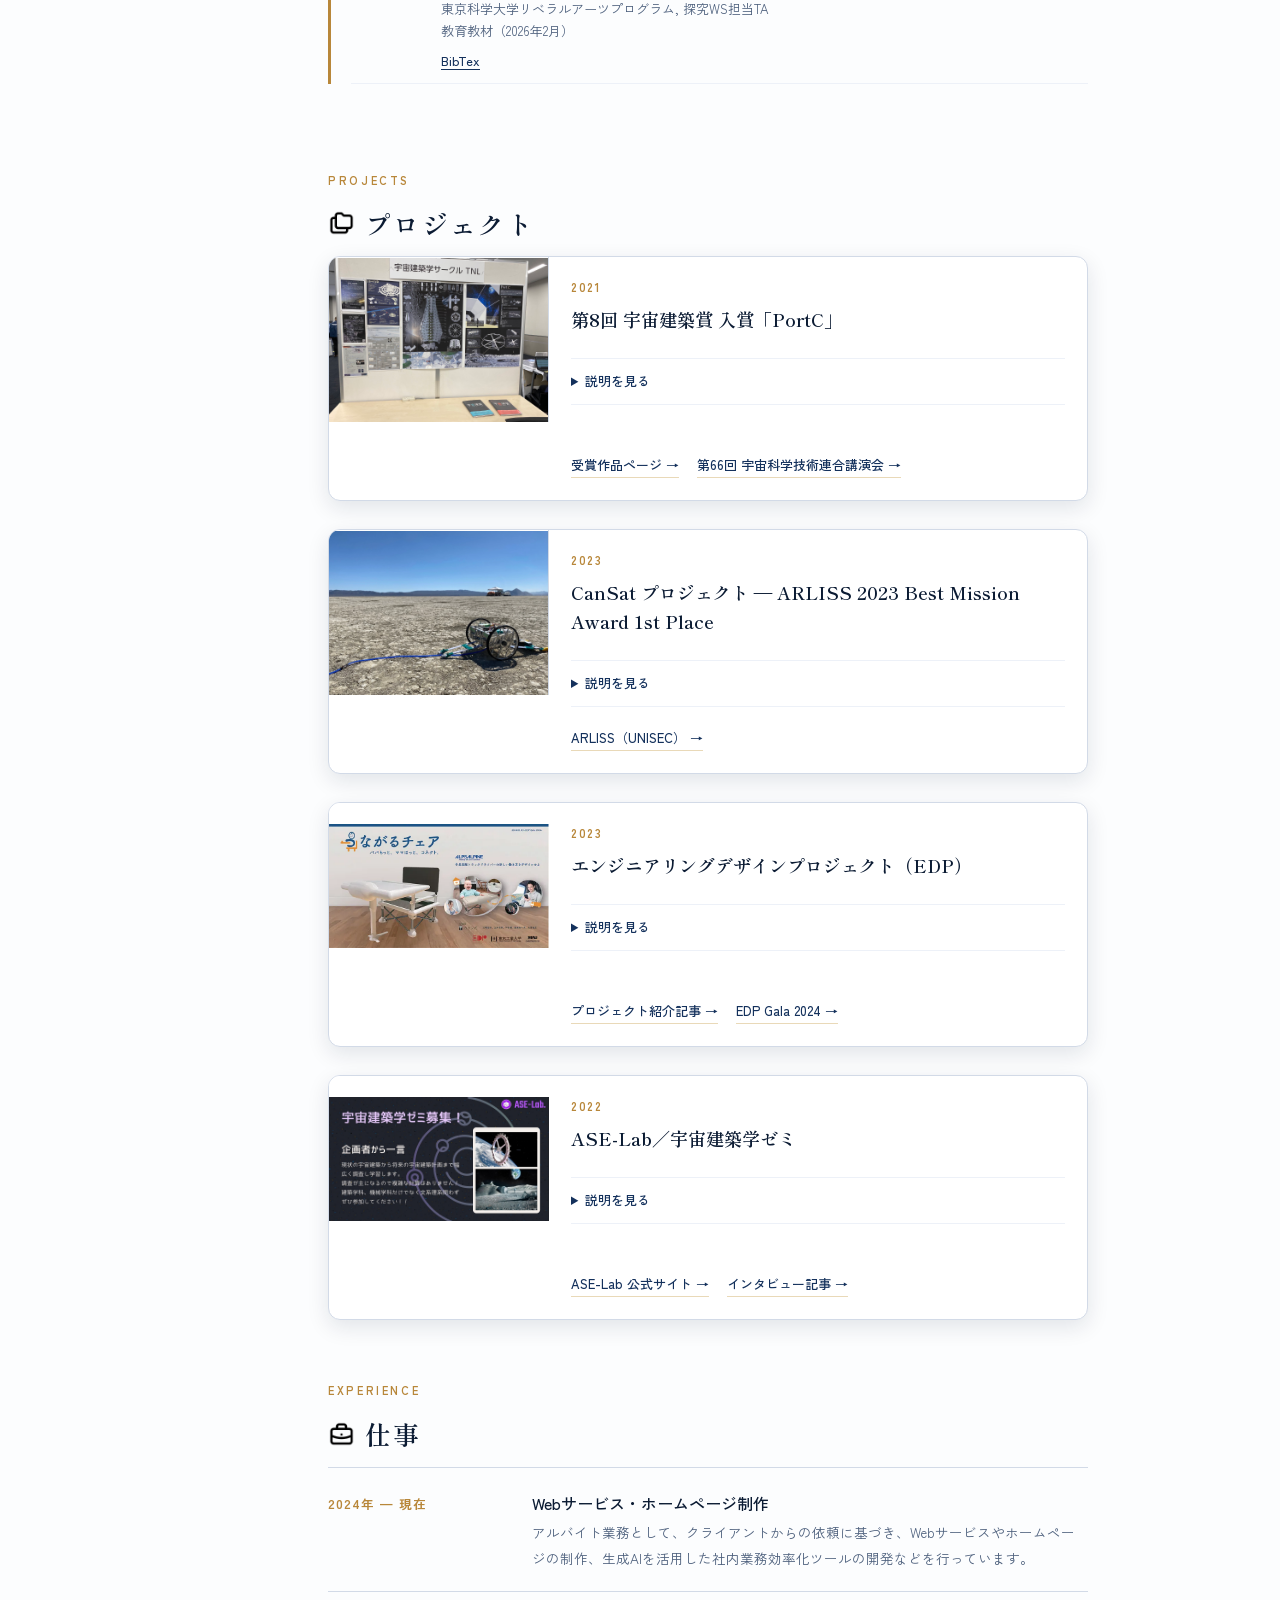
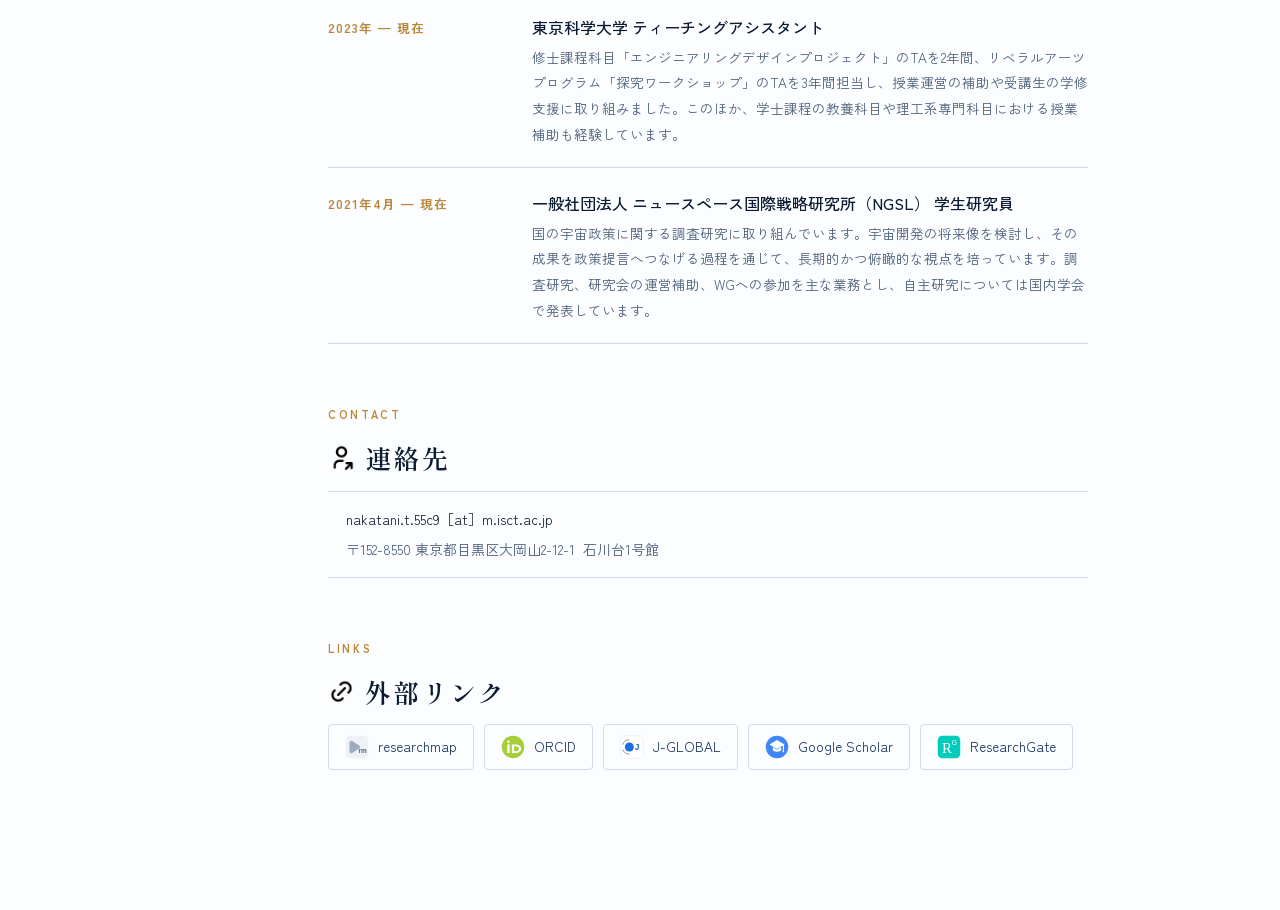
==== commit 0e7e3b42: "Add files via upload" ====
--- a/index.html
+++ b/index.html
@@ -4,14 +4,28 @@
 <meta charset="UTF-8">
 <meta name="viewport" content="width=device-width, initial-scale=1">
 <title>中谷 樹 | 東京科学大学 博士後期課程</title>
-<meta name="description" content="研究業績や活動歴を整理する個人HPです。">
-
-<!-- OGP（SNSでリンクを共有したときの表示。URLと画像は公開後に書き換えてください） -->
+<meta name="description" content="研究業績や活動歴をまとめた個人HPです。">
+
+<!-- OGP / SNS共有カード -->
 <meta property="og:type" content="website">
-<meta property="og:title" content="中谷 樹 | 東京科学大学 博士後期課程">
-<meta property="og:description" content="研究業績や活動歴を整理する個人HPです。">
+<meta property="og:site_name" content="中谷 樹 | Tatsuki Nakatani">
+<meta property="og:title" content="中谷 樹｜Tatsuki Nakatani">
+<meta property="og:description" content="研究業績や活動歴をまとめた個人HPです。">
 <meta property="og:url" content="https://n-tatsuki.github.io/">
-<meta property="og:image" content="https://n-tatsuki.github.io/images/spaceArch.jpg">
+<meta property="og:image" content="https://n-tatsuki.github.io/images/Cansat.webp">
+<meta property="og:image:secure_url" content="https://n-tatsuki.github.io/images/Cansat.webp">
+<meta property="og:image:type" content="image/webp">
+<meta property="og:image:width" content="2048">
+<meta property="og:image:height" content="1536">
+<meta property="og:image:alt" content="CanSatプロジェクトの写真">
+<!-- WebP非対応クローラ向けの同一画像フォールバック -->
+<meta property="og:image" content="https://n-tatsuki.github.io/images/Cansat-og.jpg">
+<meta property="og:image:type" content="image/jpeg">
+<meta name="twitter:card" content="summary">
+<meta name="twitter:title" content="中谷 樹｜Tatsuki Nakatani">
+<meta name="twitter:description" content="研究業績や活動歴をまとめた個人HPです。">
+<meta name="twitter:image" content="https://n-tatsuki.github.io/images/Cansat.webp">
+<meta name="twitter:image:alt" content="CanSatプロジェクトの写真">
 
 <link rel="preconnect" href="https://fonts.googleapis.com">
 <link rel="preconnect" href="https://fonts.gstatic.com" crossorigin>
@@ -36,7 +50,7 @@
     <nav class="rail__nav" id="railNav" aria-label="ページ内ナビゲーション"></nav>
 
     <p class="rail__foot">&copy; <span data-bind="year"></span> Tatsuki Nakatani</p>
-    <p class="rail__updated">最終更新日：2026年8月30日</p>
+    <p class="rail__updated">最終更新日：2026年8月31日</p>
   </header>
 
   <!-- ============ 本文 ============ -->
@@ -75,7 +89,9 @@
       <h2 class="sec__title"><span class="sec__eyebrow">Projects</span><span class="sec__title-line"><img class="sec__icon" src="images/icons/folders.png" alt="">プロジェクト</span></h2>
       <div class="project-carousel">
         <button class="project-nav project-nav--prev" id="projectPrev" type="button" aria-label="前のプロジェクト">◀</button>
-        <div class="cards" id="projectList"></div>
+        <div class="project-viewport">
+          <div class="cards" id="projectList"></div>
+        </div>
         <button class="project-nav project-nav--next" id="projectNext" type="button" aria-label="次のプロジェクト">▶</button>
         <p class="project-counter" id="projectCounter" aria-live="polite"></p>
       </div>
@@ -87,16 +103,19 @@
       <ol class="track" id="experienceList"></ol>
     </section>
 
+    <!-- ---- 連絡先 ---- -->
+    <section class="sec" id="contact">
+      <h2 class="sec__title"><span class="sec__eyebrow">Contact</span><span class="sec__title-line"><img class="sec__icon" src="images/icons/user-share.png" alt="">連絡先</span></h2>
+      <div class="contact__box">
+        <p class="contact__mail" data-bind="contactEmail"></p>
+        <p class="contact__address" data-bind="contactAddress"></p>
+      </div>
+    </section>
+
     <!-- ---- 外部リンク ---- -->
     <section class="sec" id="links">
       <h2 class="sec__title"><span class="sec__eyebrow">Links</span><span class="sec__title-line"><img class="sec__icon" src="images/icons/link.png" alt="">外部リンク</span></h2>
       <ul class="links" id="linkList"></ul>
-    </section>
-
-    <!-- ---- 連絡先 ---- -->
-    <section class="sec" id="contact">
-      <h2 class="sec__title"><span class="sec__eyebrow">Contact</span><span class="sec__title-line"><img class="sec__icon" src="images/icons/user-share.png" alt="">連絡先</span></h2>
-      <p class="contact__mail" data-bind="contactEmail"></p>
     </section>
   </main>
 </div>
@@ -119,8 +138,9 @@
     nameJa: "中谷 樹",
     nameEn: "Tatsuki Nakatani",
     affiliation: "東京科学大学 工学院 機械系\nエンジニアリングデザインコース 博士後期課程",
-    lead: "研究業績や活動歴を整理する個人HPです。",
-    contactEmail: "nakatani.t.55c9［at］m.isct.ac.jp"
+    lead: "研究業績や活動歴をまとめた個人HPです。",
+    contactEmail: "nakatani.t.55c9［at］m.isct.ac.jp",
+    contactAddress: "〒152-8550 東京都目黒区大岡山2-12-1  石川台1号館"
   },
 
   /* ------------------------------------------------------------------
@@ -133,7 +153,7 @@
       id: "brazing",
       period: "修士～博士課程",
       title: "複合材料の接合に関する研究",
-      description: "大型宇宙構造物建設のための軌道上での組み立てを想定し、炭素繊維複合材料の活性金属ろう付に関する研究を行っています。",
+      description: "炭素繊維複合材料の活性金属ろう付に関する研究開発を行っています。将来的には、大型宇宙構造物の建設に向けた軌道上組立への適用を目指しています。",
       keywords: ["C/C複合材料", "活性金属ろう付", "軌道上組立"],
       membership: "溶接学会（2024年4月 - 現在）"
     },
@@ -141,7 +161,7 @@
       id: "metal-am",
       period: "学士課程",
       title: "金属3D積層造形に関する研究",
-      description: "マシニングセンタによる摩擦肉盛法と3軸のＮＣ自動溶接機によるＷＡＡＭを組み合わせた三次元積層造形の研究を行いました。",
+      description: "マシニングセンタによる摩擦肉盛と3軸NC溶接機によるWAAMを組み合わせた三次元積層造形について研究しました。",
       keywords: ["金属積層造形", "WAAM", "摩擦肉盛"],
       membership: "精密工学会（2022年4月 - 2023年3月）"
     },
@@ -149,7 +169,7 @@
       id: "space-policy",
       period: "2021 〜 現在",
       title: "宇宙政策に関する研究",
-      description: "日本の宇宙政策に関する調査研究業務を行っています。企業からの委託や個人研究を通して、宇宙政策の在り方について理解を深めています。大学院での研究成果の産業利用に向けて視野を広げる意図もあります。",
+      description: "日本の国家宇宙戦略に関する調査研究に取り組んでいます。企業からの委託調査や自主研究、専門家とのネットワーキングを通じて宇宙政策への知見を深めるとともに、大学院での研究成果の産業応用を見据え、視野を広げることも目的としています。",
       keywords: ["宇宙政策", "宇宙産業", "軌道上サービス"],
       membership: "日本航空宇宙学会（2023年4月 - 現在）"
     },
@@ -157,7 +177,7 @@
       id: "inquiry",
       period: "2023 〜 現在",
       title: "学士課程の探究活動に関する研究",
-      description: "東京科学大学リベラルアーツ教育院において、学士課程の探究活動を支援するプログラムのTA（ティーチング・アシスタント）業務を担当しています。授業改善や教材開発を行っています。",
+      description: "東京科学大学リベラルアーツ教育院において、学士課程の探究活動を支援するプログラムのTA（ティーチング・アシスタント）を担当し、受講生の学修支援に加えて、授業改善や教材開発に取り組んでいます。",
       keywords: ["探究活動", "教養教育", "教材開発"]
     }
   ],
@@ -180,7 +200,7 @@
       authors: "Tatsuki Nakatani, Takahisa Yamazaki",
       venue: "Carbon, 121264（2026年1月） / Impact Factor 12.7（2026年8月30日時点）",
       badges: ["主著", "査読あり"],
-      abstract: "Carbon/Carbon (C/C) composites are expected to be used as space components due to their excellent specific strength and high heat resistance. This study investigates a reliable brazing technique for C/C composites, aimed at their application as beam members in lunar geodesic dome structures. To improve the wettability of pure gold filler metal and prevent its excessive penetration, the end surfaces of the carbon fibers and the graphite matrix were coated with tungsten trioxide and tungsten carbide. The coating process successfully formed a protective layer on both the carbon fibers and the matrix, facilitating effective gold wetting. In three-point bending tests of the brazed specimens, the average maximum flexural stress reached 48.5 MPa. The fracture occurred as a tensile failure accompanied by interlaminar shear. These results indicate that the joint strength was greater than the strength of the C/C composite base material. Microstructural analyses confirmed that tungsten coatings formed around the fibers. When the C/C composite was placed with an oblique carbon fiber orientation to the joining surface for use as a beam material, the gold filler penetrated along the carbon fiber at an oblique angle. Furthermore, the alternating fiber orientation of the composite contributed to stress redistribution during loading, enhancing joint strength. These findings demonstrate that tungsten-based coatings and fiber architecture are critical to improving the mechanical performance of brazed C/C composite joints.",
+      abstract: "炭素繊維複合材料の表面をWC・WO₃で改質することで、Auろう材のぬれ性向上と過剰な浸透の抑制を実現しました。さらに、月面ドーム基地の梁材への応用を見据え、接合面に対する炭素繊維の配向角度を設定し、接合試験を行いました。",
       type: "journal",
       themes: ["brazing"],
       url: "https://doi.org/10.1016/j.carbon.2026.121264"
@@ -191,6 +211,7 @@
       authors: "Tatsuki Nakatani, Takahisa Yamazaki",
       venue: "Brazing, High Temperature Brazing and Diffusion Bonding (LÖT 2025), 399, pp.37-44（2025年6月）",
       badges: ["主著"],
+      abstract: "炭素繊維を保護しながら繊維同士を接合することを目標に新たにAu-Ni-Wを開発しました。ドイツのアーヘンで開催された国際学会で発表を行いました。",
       type: "international",
       themes: ["brazing"],
       url: "https://doi.org/10.53192/LOET20250037"
@@ -270,6 +291,7 @@
       authors: "中谷 樹, 有吉 志満",
       venue: "第68回 宇宙科学技術連合講演会, 3L04（2024年11月）",
       badges: ["主著"],
+      abstract: "将来的に月面に核融合発電システムが設置されることを想定し、現在の国際動向をもとに技術面、法制度面など必要となる論点を明らかにしました。",
       type: "domestic",
       themes: ["space-policy"],
       url: "https://jxiv.jst.go.jp/index.php/jxiv/preprint/view/1772"
@@ -307,6 +329,7 @@
       authors: "中谷樹, 有吉志満",
       venue: "第56回ニュースペース研究会（2024年8月）",
       badges: ["主著", "招待あり"],
+      abstract: "宇宙空間での核融合エネルギー利用について考えるべく、有識者へ登壇を依頼し、ニュースペース研究会を開催しました。核融合ロケット研究者、宇宙法の研究者、核融合研究者の方々と共にディスカッションを行いました。",
       type: "domestic",
       themes: ["space-policy"],
       url: "https://ngsl.or.jp/news/meeting-56/"
@@ -344,7 +367,7 @@
       year: "2021",
       title: "第8回 宇宙建築賞 入賞「PortC」",
       description:
-        "宇宙建築学サークルに所属し、学生チームで宇宙建築コンペに挑戦しました。月面における宇宙港の建設構想を提案し、第8回宇宙建築賞で入賞しました。月面の景観を保全し、ロケット打ち上げをシンボルとする宇宙港を設計しました。本作品は第66回宇宙科学技術連合講演会（2022年11月）の企業展示にも出展し、宇宙建築学のアウトリーチ活動を行いました。",
+        "宇宙建築学サークルに所属し、学生チームで宇宙建築コンペに挑戦しました。月面の景観を保全しながら、ロケットの打ち上げを象徴的に見せる宇宙港を提案し、第8回宇宙建築賞に入賞しました。本作品は第66回宇宙科学技術連合講演会（2022年11月）の企業展示にも出展し、宇宙建築学のアウトリーチ活動にも取り組みました。",
       image: "images/spaceArch.jpg",
       links: [
         { label: "受賞作品ページ", url: "https://tnlabsa.wixsite.com/tnlab/%E7%AC%AC8%E5%9B%9E-%E5%84%AA%E7%A7%80%E4%BD%9C%E5%93%81" },
@@ -355,7 +378,7 @@
       year: "2023",
       title: "CanSat プロジェクト — ARLISS 2023 Best Mission Award 1st Place",
       description:
-        "小型宇宙機の技術実証を行うCanSatプロジェクトに授業の一環として取り組み、その後チームで自主的に国際大会ARLISSへ出場しました。月面クレータ内での水資源運搬を想定し、パイプラインを自動敷設するシステムを開発して技術実証を行い、Best Mission Award 1st Place を受賞しました。要求の異なる複数の設計要件を整理し、設計から加工までを自チームで完結させる過程で、技術面とプロジェクトマネジメントの両面を実践的に学びました。",
+        "授業の一環として小型模擬衛星CanSatの技術実証に取り組み、その後、チームで自主的に国際大会ARLISS（米国ネバダ州）へ出場しました。月面クレータ内での水資源輸送を想定し、パイプラインを自動敷設するシステムを開発・実証し、Best Mission Award 1st Placeを受賞しました。複数の設計要件を整理し、設計から加工までをチーム内で完結させる過程を通じて、技術開発とプロジェクトマネジメントの両面を実践的に学びました。",
       image: "images/Cansat.webp",
       links: [
         { label: "ARLISS（UNISEC）", url: "https://unisec.jp/archives/10330" }
@@ -365,7 +388,7 @@
       year: "2023",
       title: "エンジニアリングデザインプロジェクト（EDP）",
       description:
-        "機械系エンジニアリングデザインコースにおけるPBL型授業です。パートナー企業から与えられた社会課題の解決を目指し、デザイン思考にもとづいてプロダクト開発に取り組みました。デザイン思考はユーザーへの共感を通じて潜在的なニーズを洞察する思考法であり、工学的な専門知識を社会実装につなげる過程に関心を持ち、参加しました。成果は一般向けの最終発表会で公開しています。",
+        "エンジニアリングデザインコースのPBL型授業において、パートナー企業から提示された社会課題の解決を目指し、デザイン思考に基づくプロダクト開発に取り組みました。ユーザーへの共感から潜在的なニーズを捉え、工学的な専門知識を社会実装へつなげるプロセスを実践しました。成果は一般向けの最終発表会で公開しました。",
       image: "images/EDP.webp",
       links: [
         { label: "プロジェクト紹介記事", url: "https://medium.com/titech-eng-and-design/2023%E5%B9%B4%E5%BA%A6edp-%E3%81%A4%E3%81%AA%E3%81%8C%E3%82%8B%E3%83%81%E3%82%A7%E3%82%A2-team-7-%E3%82%AB%E3%83%AA%E3%83%B3%E3%83%90-c5eef5f510cc" },
@@ -376,7 +399,7 @@
       year: "2022",
       title: "ASE-Lab／宇宙建築学ゼミ",
       description:
-        "大学院での研究に関わる知識を深めるとともに、宇宙建築分野の裾野を広げることを目的として、オンラインで「宇宙建築学ゼミ」を主宰しました。全国から集まった学生とともに、宇宙用材料や接合法といった材料工学の話題から月面都市の形成構想まで、幅広いテーマで継続的にゼミを運営しました。",
+        "大学院での研究に関連する知識を深めるとともに、宇宙建築分野の裾野を広げることを目的として、オンラインで「宇宙建築学ゼミ」を主宰しました。全国から集まった学生とともに、宇宙用材料や接合法などの材料工学から月面都市の形成構想まで幅広いテーマを扱い、約半年間にわたり継続的にゼミを運営しました。",
       image: "images/researchimage.jpg",
       links: [
         { label: "ASE-Lab 公式サイト", url: "https://www.ase-lab.space/?no-ovl=t" },
@@ -438,17 +461,17 @@
     {
       period: "2024年 — 現在",
       title: "Webサービス・ホームページ制作",
-      description: "アルバイト業務として、クライアント様から依頼を受けてWebサービスやホームページ制作を行っています。生成AIを用いた社内の業務効率化ツールの作成なども行っています。"
+      description: "アルバイト業務として、クライアントからの依頼に基づき、Webサービスやホームページの制作、生成AIを活用した社内業務効率化ツールの開発などを行っています。"
     },
     {
       period: "2023年 — 現在",
       title: "東京科学大学 ティーチングアシスタント",
-      description: "修士課程科目のエンジニアリングデザインプロジェクトのTA（2年間）、リベラルアーツプログラムの探究ワークショップ（3年間）を担当しました。他にも学士課程教養科目や理工系専門科目の授業補助も経験しました。"
+      description: "修士課程科目「エンジニアリングデザインプロジェクト」のTAを2年間、リベラルアーツプログラム「探究ワークショップ」のTAを3年間担当し、授業運営の補助や受講生の学修支援に取り組みました。このほか、学士課程の教養科目や理工系専門科目における授業補助も経験しています。"
     },
     {
       period: "2021年4月 — 現在",
       title: "一般社団法人 ニュースペース国際戦略研究所（NGSL） 学生研究員",
-      description: "国の宇宙政策に関する調査研究業務を行っています。宇宙開発の将来像を検討し、調査結果を政策提言へつなげる過程を通じて、長期的かつ広い視野を養いました。研究会の運営補助、WGチームへの参加、個人研究の学会発表を主な業務としています。"
+      description: "国の宇宙政策に関する調査研究に取り組んでいます。宇宙開発の将来像を検討し、その成果を政策提言へつなげる過程を通じて、長期的かつ俯瞰的な視点を培っています。調査研究、研究会の運営補助、WGへの参加を主な業務とし、自主研究については国内学会で発表しています。"
     }
   ],
 
@@ -490,8 +513,8 @@
     },
     { id: "projects",   ja: "プロジェクト",  en: "Projects" },
     { id: "experience", ja: "仕事",         en: "Experience" },
-    { id: "links",      ja: "外部リンク",    en: "Links" },
-    { id: "contact",    ja: "連絡先",        en: "Contact" }
+    { id: "contact",    ja: "連絡先",        en: "Contact" },
+    { id: "links",      ja: "外部リンク",    en: "Links" }
   ];
 
   /* 業績種別の表示名と並び順 */
@@ -520,6 +543,7 @@
       affiliation: P.affiliation,
       lead: P.lead,
       contactEmail: P.contactEmail,
+      contactAddress: P.contactAddress,
       year: new Date().getFullYear()
     };
     Object.keys(map).forEach(function (key) {
@@ -581,7 +605,7 @@
       : "";
     var titleBlock = p.abstract
       ? '<details class="pub__details"><summary class="pub__title pub__summary">' + esc(p.title) + '</summary>' +
-        '<div class="pub__abstract"><span class="pub__abstract-label">Abstract</span><p>' + esc(p.abstract) + '</p></div></details>'
+        '<div class="pub__abstract"><span class="pub__abstract-label">' + (/[^\x00-\x7F]/.test(String(p.abstract)) ? '概要' : 'Abstract') + '</span><p>' + esc(p.abstract) + '</p></div></details>'
       : '<p class="pub__title">' + esc(p.title) + '</p>';
 
     var citeId = "pub-citation-" + (++pubCounter);
@@ -767,78 +791,125 @@
   /* ---------- SP版プロジェクトカルーセル ---------- */
   function initProjectCarousel() {
     var carousel = document.querySelector(".project-carousel");
+    var viewport = carousel && carousel.querySelector(".project-viewport");
     var box = byId("projectList");
     var prev = byId("projectPrev");
     var next = byId("projectNext");
     var counter = byId("projectCounter");
-    if (!carousel || !box || !prev || !next) return;
+    if (!carousel || !viewport || !box || !prev || !next) return;
     var cards = Array.prototype.slice.call(box.querySelectorAll(".card"));
     if (!cards.length) return;
     var index = 0;
+    var resizeTimer = null;
 
     function isSP() {
       return window.matchMedia("(max-width: 767px)").matches;
     }
 
-    function activeCard() {
-      return cards[index] || null;
-    }
-
-    function updateNavAnchor() {
+    function closeInactiveDetails() {
+      cards.forEach(function (card, n) {
+        if (n === index) return;
+        var d = card.querySelector(".card__details");
+        if (d) d.open = false;
+      });
+    }
+
+    function setCardStates() {
+      cards.forEach(function (card, n) {
+        card.classList.toggle("is-carousel-active", n === index);
+        card.classList.toggle("is-carousel-neighbor", Math.abs(n - index) === 1);
+        card.setAttribute("aria-hidden", isSP() && n !== index ? "true" : "false");
+      });
+    }
+
+    function slideToActive(animate) {
       if (!isSP()) {
-        carousel.style.removeProperty("--project-nav-top");
+        box.style.removeProperty("transform");
+        box.classList.remove("is-no-transition");
+        cards.forEach(function (card) {
+          card.classList.remove("is-carousel-active", "is-carousel-neighbor");
+          card.removeAttribute("aria-hidden");
+          card.style.removeProperty("min-height");
+        });
         return;
       }
-      var card = activeCard();
+      var card = cards[index];
       if (!card) return;
-      var details = card.querySelector(".card__details");
-      /* 展開中は、閉じていた時に記録した位置をそのまま使う */
-      if (details && details.open && carousel.style.getPropertyValue("--project-nav-top")) return;
-      var carouselRect = carousel.getBoundingClientRect();
-      var cardRect = card.getBoundingClientRect();
-      var center = cardRect.top - carouselRect.top + cardRect.height / 2;
-      carousel.style.setProperty("--project-nav-top", center + "px");
-    }
-    window.updateProjectNavAnchor = updateNavAnchor;
-
-    function show(i) {
+      if (!animate) box.classList.add("is-no-transition");
+      else box.classList.remove("is-no-transition");
+      var target = card.offsetLeft + card.offsetWidth / 2 - viewport.clientWidth / 2;
+      box.style.transform = "translate3d(" + (-target) + "px,0,0)";
+      if (!animate) requestAnimationFrame(function () { box.classList.remove("is-no-transition"); });
+    }
+
+    function measureCollapsedCardHeight() {
+      if (!isSP()) {
+        carousel.style.removeProperty("--project-card-min-height");
+        return;
+      }
+      var openStates = cards.map(function (card) {
+        var d = card.querySelector(".card__details");
+        return !!(d && d.open);
+      });
+      cards.forEach(function (card) {
+        var d = card.querySelector(".card__details");
+        if (d) d.open = false;
+      });
+      carousel.style.removeProperty("--project-card-min-height");
+      requestAnimationFrame(function () {
+        var max = 0;
+        cards.forEach(function (card) {
+          max = Math.max(max, card.getBoundingClientRect().height);
+        });
+        if (max) carousel.style.setProperty("--project-card-min-height", Math.ceil(max) + "px");
+        cards.forEach(function (card, n) {
+          var d = card.querySelector(".card__details");
+          if (d && openStates[n] && n === index) d.open = true;
+        });
+        slideToActive(false);
+      });
+    }
+
+    function show(i, animate) {
       index = Math.max(0, Math.min(cards.length - 1, i));
-      cards.forEach(function (card, n) {
-        var active = n === index;
-        card.classList.toggle("is-carousel-active", active);
-        /* 次のカードへ移動した時は閉じた状態から表示 */
-        if (!active) {
-          var d = card.querySelector(".card__details");
-          if (d) d.open = false;
-        }
-      });
-      var currentDetails = activeCard() && activeCard().querySelector(".card__details");
-      if (currentDetails) currentDetails.open = false;
+      closeInactiveDetails();
+      setCardStates();
       prev.disabled = index === 0;
       next.disabled = index === cards.length - 1;
       if (counter) counter.textContent = (index + 1) + " / " + cards.length;
-      requestAnimationFrame(updateNavAnchor);
-    }
-    prev.addEventListener("click", function () { show(index - 1); });
-    next.addEventListener("click", function () { show(index + 1); });
+      requestAnimationFrame(function () { slideToActive(animate !== false); });
+    }
+
+    prev.addEventListener("click", function () { show(index - 1, true); });
+    next.addEventListener("click", function () { show(index + 1, true); });
 
     var startX = null;
-    box.addEventListener("touchstart", function (e) {
+    viewport.addEventListener("touchstart", function (e) {
       startX = e.touches && e.touches[0] ? e.touches[0].clientX : null;
     }, { passive: true });
-    box.addEventListener("touchend", function (e) {
+    viewport.addEventListener("touchend", function (e) {
       if (startX == null || !e.changedTouches || !e.changedTouches[0]) return;
       var dx = e.changedTouches[0].clientX - startX;
       startX = null;
-      if (Math.abs(dx) < 50) return;
-      if (dx < 0) show(index + 1); else show(index - 1);
+      if (Math.abs(dx) < 45) return;
+      if (dx < 0) show(index + 1, true); else show(index - 1, true);
     }, { passive: true });
 
+    cards.forEach(function (card) {
+      var img = card.querySelector("img");
+      if (img && !img.complete) img.addEventListener("load", measureCollapsedCardHeight, { once:true });
+    });
+
     window.addEventListener("resize", function () {
-      var d = activeCard() && activeCard().querySelector(".card__details");
-      if (!d || !d.open) requestAnimationFrame(updateNavAnchor);
+      clearTimeout(resizeTimer);
+      resizeTimer = setTimeout(function () {
+        measureCollapsedCardHeight();
+        show(index, false);
+      }, 100);
     });
-    show(0);
+
+    show(0, false);
+    requestAnimationFrame(measureCollapsedCardHeight);
   }
 
   /* ---------- モバイル研究アコーディオン ---------- */
@@ -983,9 +1054,8 @@
         var top = t.el.getBoundingClientRect().top + window.pageYOffset;
         if (top <= y) chosen = t;
       });
-      if (atBottom) {
-        var contact = targets.filter(function (t) { return t.hash === "#contact"; })[0];
-        if (contact) chosen = contact;
+      if (atBottom && targets.length) {
+        chosen = targets[targets.length - 1];
       }
       if (chosen) setActive(chosen.hash, false);
     }
--- a/style.css
+++ b/style.css
@@ -1142,3 +1142,144 @@
     transform:translateY(-50%);
   }
 }
+
+
+/* =========================================================
+   2026-08-31 update 8: OGP / rounded cards / contact order /
+   equal-height SP carousel with neighboring-card preview
+   ========================================================= */
+
+/* プロジェクトカードの角丸を少し強くする */
+.card{
+  border-radius:12px;
+}
+.card__figure{
+  overflow:hidden;
+}
+
+/* 連絡先はメールと所在地を一つの情報ブロックとして表示 */
+.contact__box{
+  margin-top:8px;
+  padding:15px 18px;
+  border-top:1px solid var(--rule);
+  border-bottom:1px solid var(--rule);
+}
+.contact__mail,
+.contact__address{
+  margin:0;
+  padding:0;
+  border:0;
+  font-size:14px;
+  line-height:1.8;
+}
+.contact__mail{ color:var(--ink); }
+.contact__address{
+  margin-top:5px;
+  color:var(--ink-muted);
+  white-space:pre-wrap;
+}
+
+/* PC版は従来どおり縦並び。画像は常に上揃え。 */
+@media (min-width:768px){
+  .project-viewport{ overflow:visible; }
+  .project-carousel .cards{
+    transform:none !important;
+  }
+  .project-carousel .card{
+    opacity:1;
+  }
+  .card__figure{
+    align-self:start !important;
+  }
+}
+
+/* SP版：中央カード＋左右に半透明の隣接カードを見せる横スライドUI */
+@media (max-width:767px){
+  .project-carousel{
+    --project-card-min-height:520px;
+    position:relative;
+    padding:0 0 24px;
+  }
+  .project-viewport{
+    position:relative;
+    overflow:hidden;
+    width:100%;
+    padding:8px 0 12px;
+    touch-action:pan-y;
+  }
+  .project-carousel .cards{
+    display:flex !important;
+    align-items:flex-start;
+    gap:12px;
+    width:max-content;
+    margin:0;
+    padding:0;
+    transition:transform .42s cubic-bezier(.22,.61,.36,1);
+    will-change:transform;
+  }
+  .project-carousel .cards.is-no-transition{
+    transition:none !important;
+  }
+  .project-carousel .card,
+  .project-carousel .card.is-carousel-active{
+    display:flex !important;
+    flex:0 0 calc(100vw - 92px);
+    width:calc(100vw - 92px);
+    min-height:var(--project-card-min-height);
+    height:auto;
+    flex-direction:column;
+    opacity:.30;
+    transition:opacity .28s ease, box-shadow .28s ease;
+    pointer-events:none;
+  }
+  .project-carousel .card.is-carousel-active{
+    opacity:1;
+    pointer-events:auto;
+    box-shadow:0 10px 28px rgba(11,27,51,.16);
+  }
+  .project-carousel .card.is-carousel-neighbor{
+    opacity:.38;
+  }
+  .project-carousel .card__figure{
+    width:100%;
+    aspect-ratio:4/3;
+    border-right:0;
+    border-bottom:1px solid var(--rule);
+    flex:0 0 auto;
+  }
+  .project-carousel .card__body{
+    flex:1 1 auto;
+    padding:15px 16px 16px;
+  }
+  .project-carousel .card__links{
+    margin-top:auto;
+  }
+  .project-nav{
+    top:calc(8px + (var(--project-card-min-height, 420px) / 2)) !important;
+    transform:translateY(-50%);
+    z-index:8;
+    width:36px;
+    height:52px;
+    border-radius:999px;
+    background:rgba(252,253,254,.72);
+    box-shadow:0 2px 10px rgba(11,27,51,.08);
+    backdrop-filter:blur(3px);
+    -webkit-backdrop-filter:blur(3px);
+  }
+  .project-nav--prev{ left:4px; }
+  .project-nav--next{ right:4px; }
+  .project-nav:disabled{
+    opacity:.16;
+  }
+  .project-counter{
+    margin-top:2px;
+  }
+}
+
+@media (max-width:420px){
+  .project-carousel .card,
+  .project-carousel .card.is-carousel-active{
+    flex-basis:calc(100vw - 78px);
+    width:calc(100vw - 78px);
+  }
+}
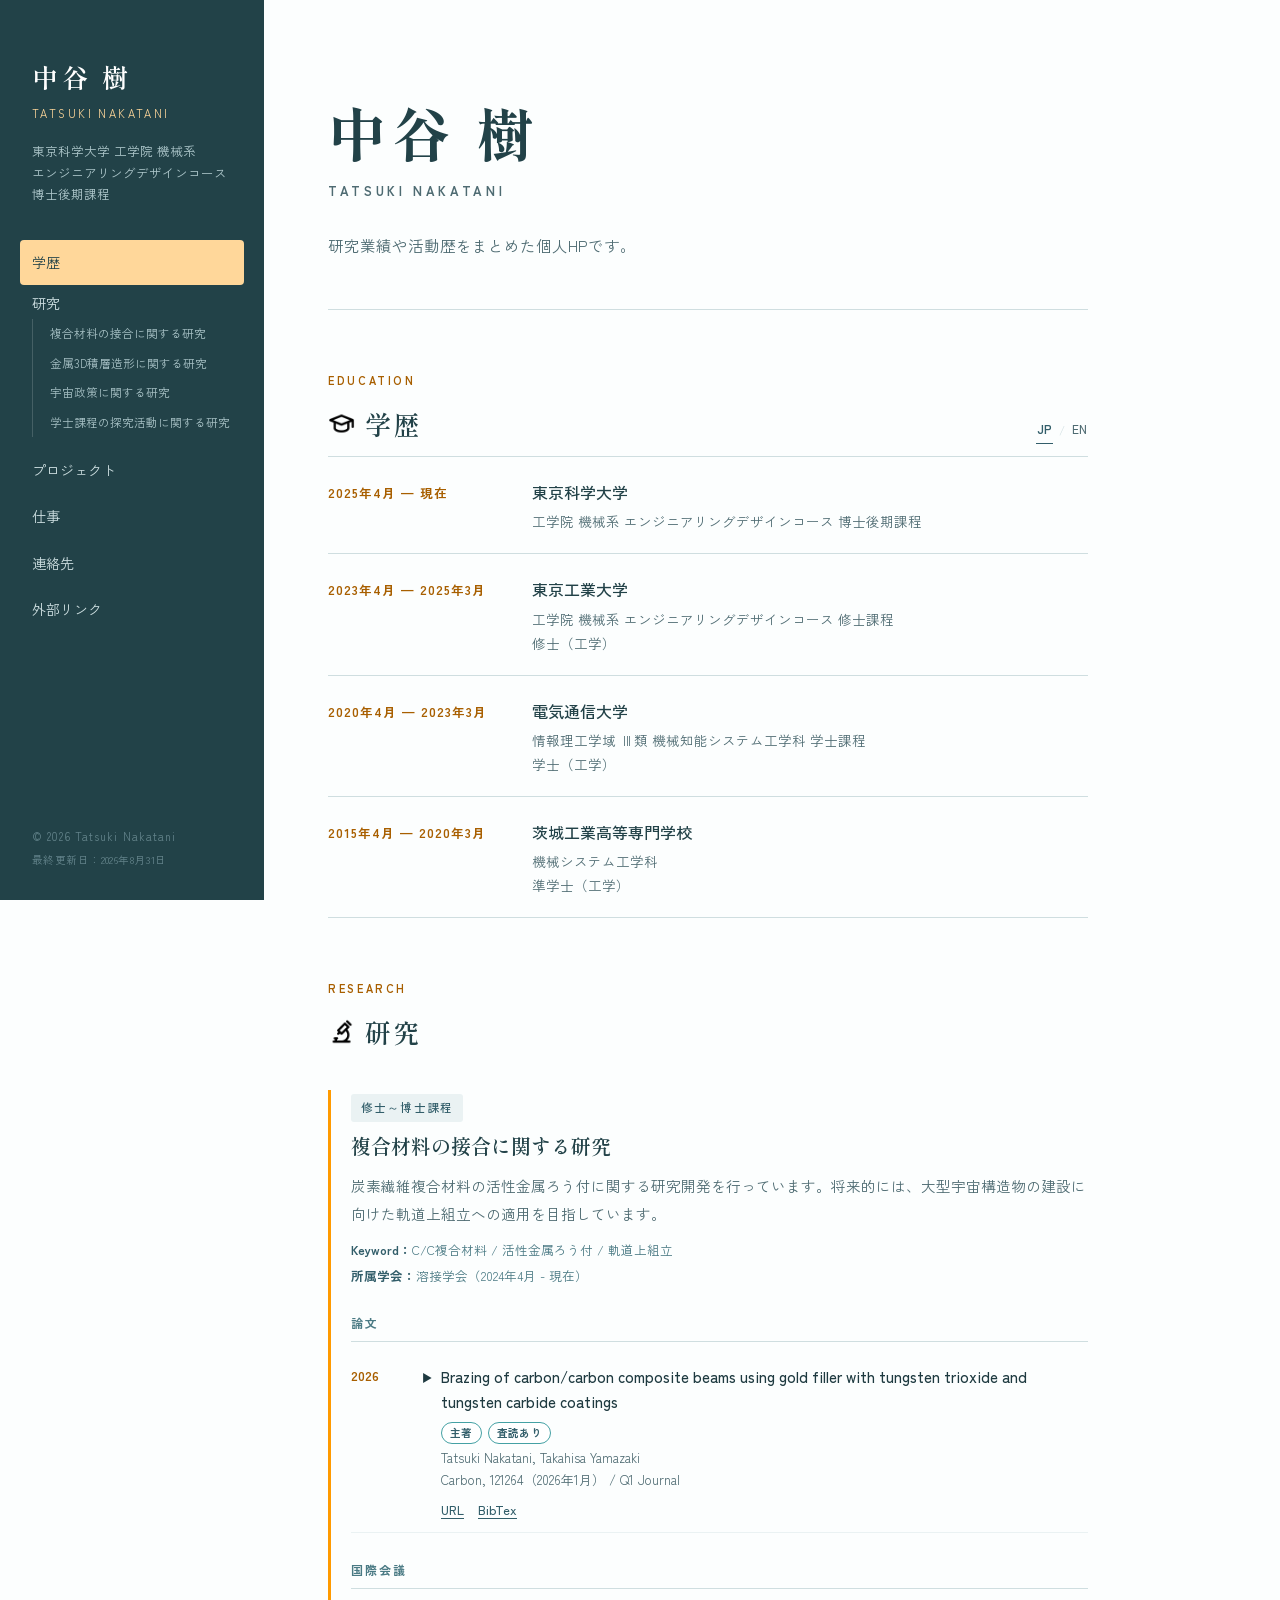
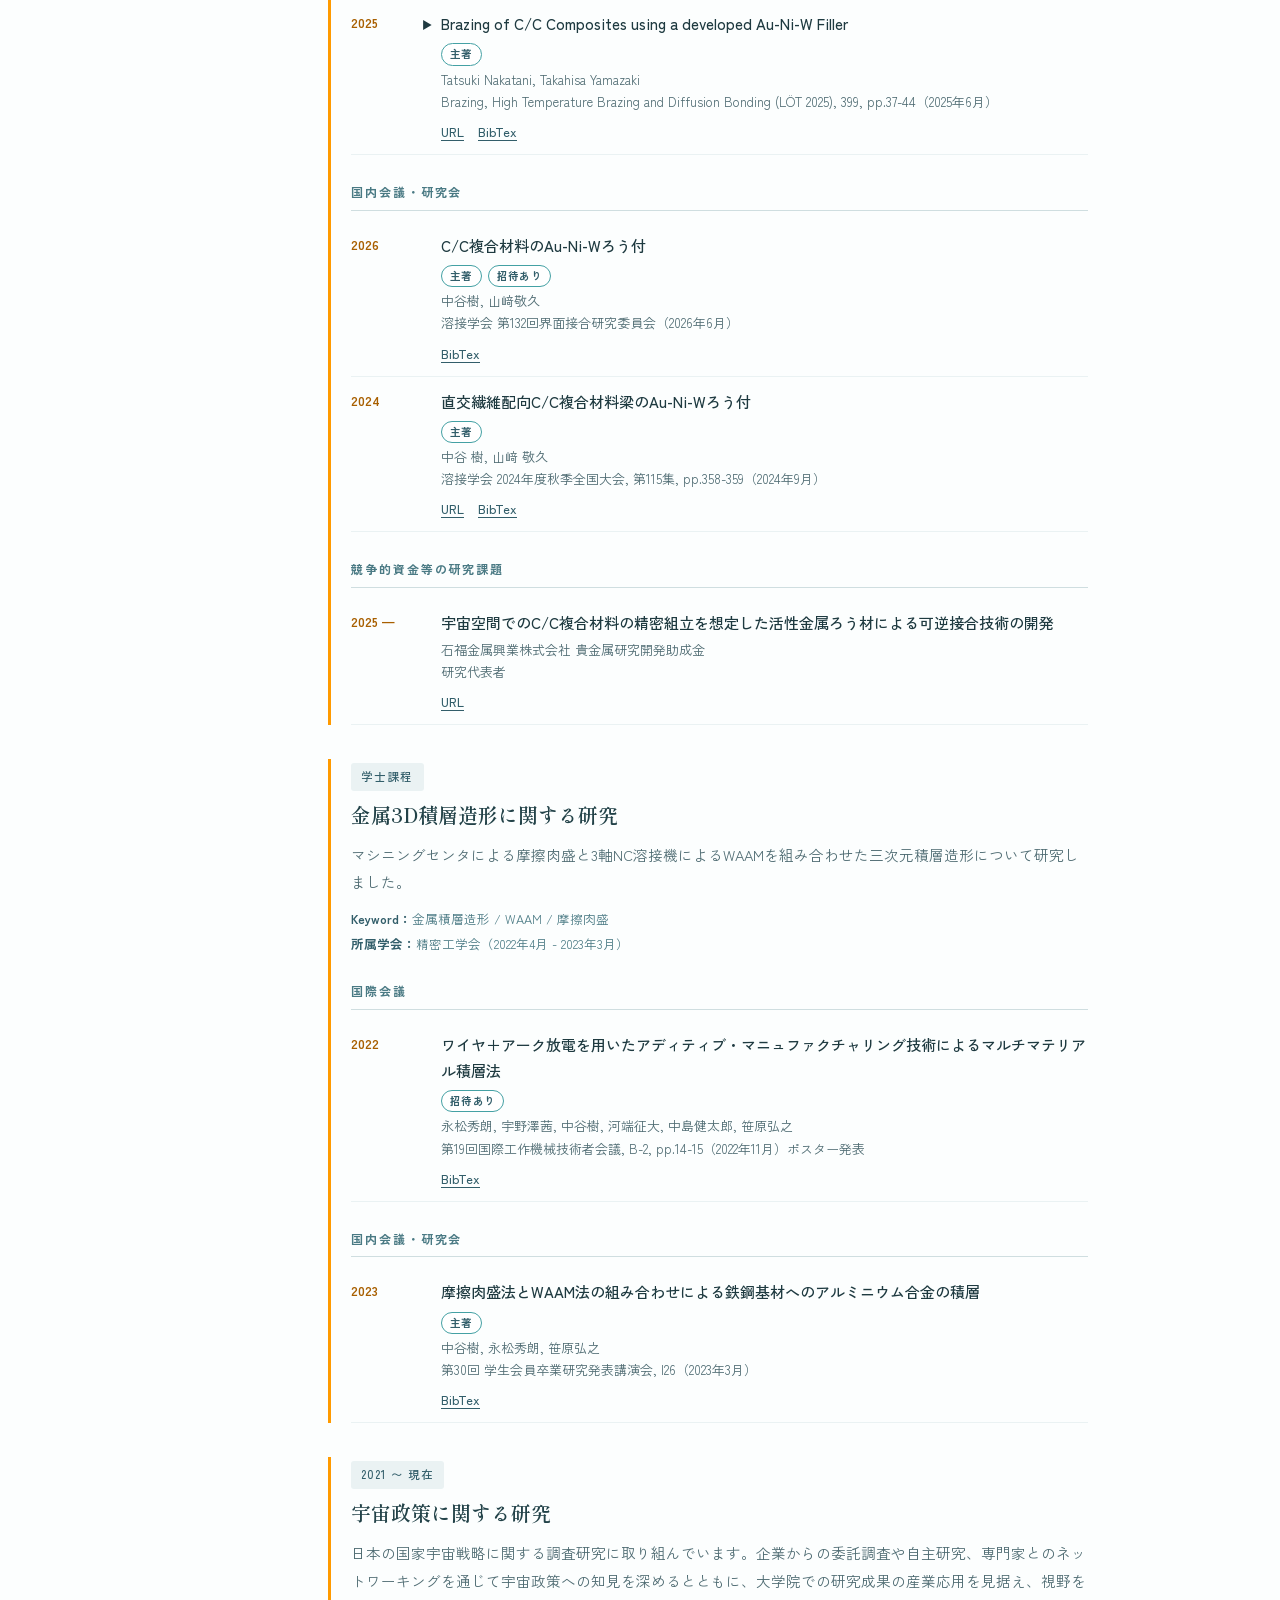
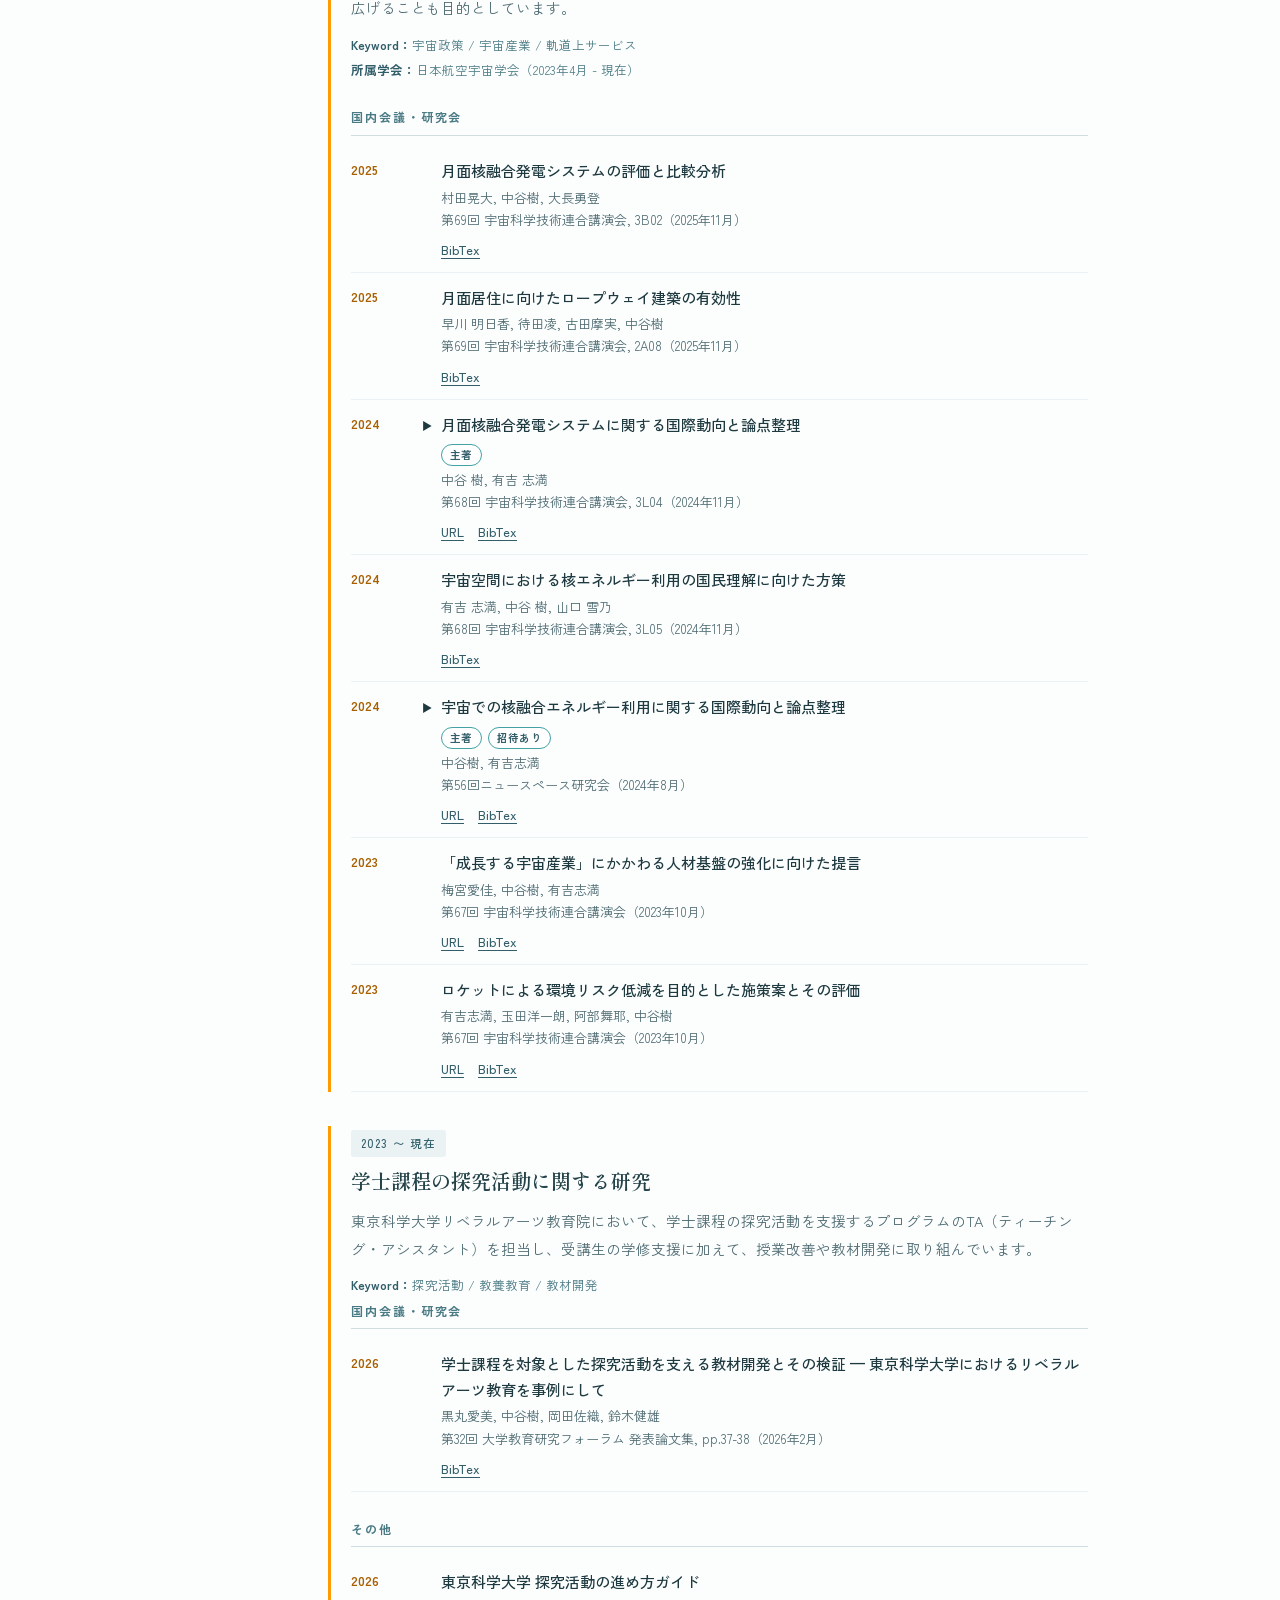
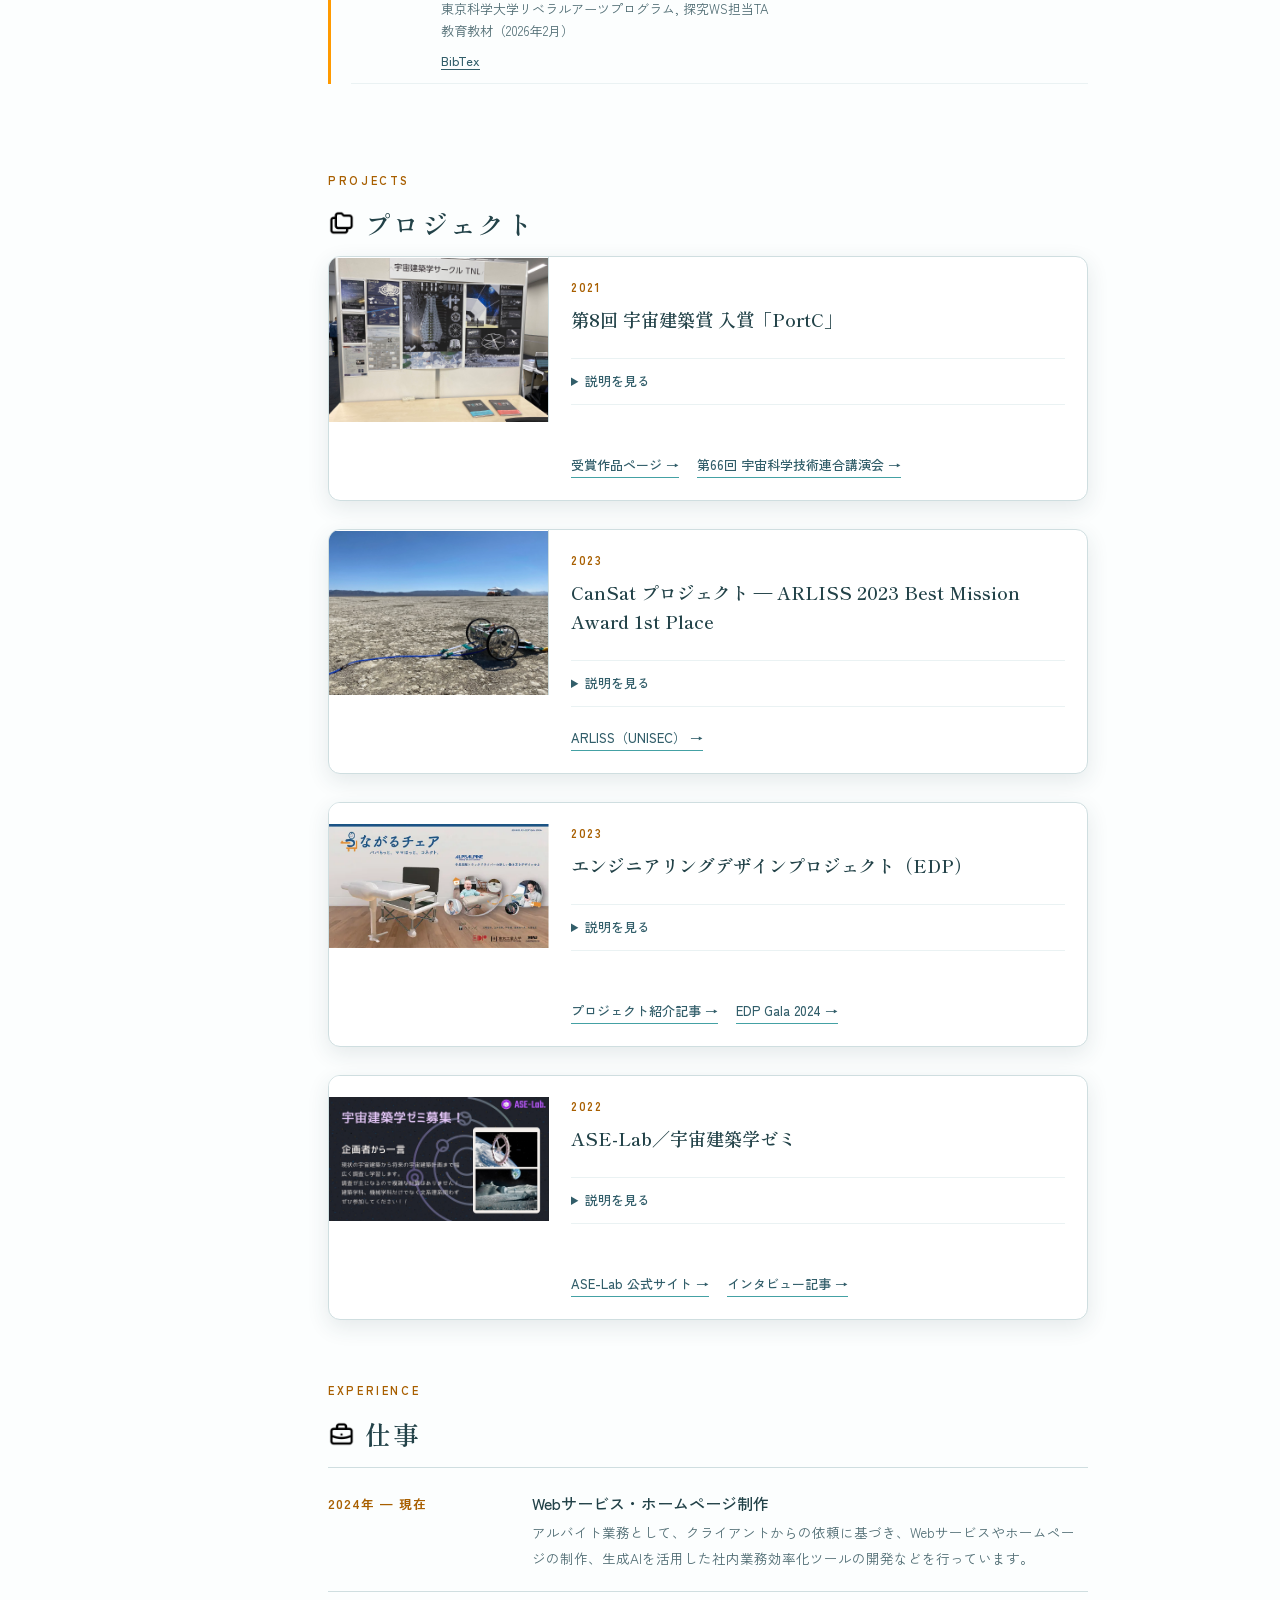
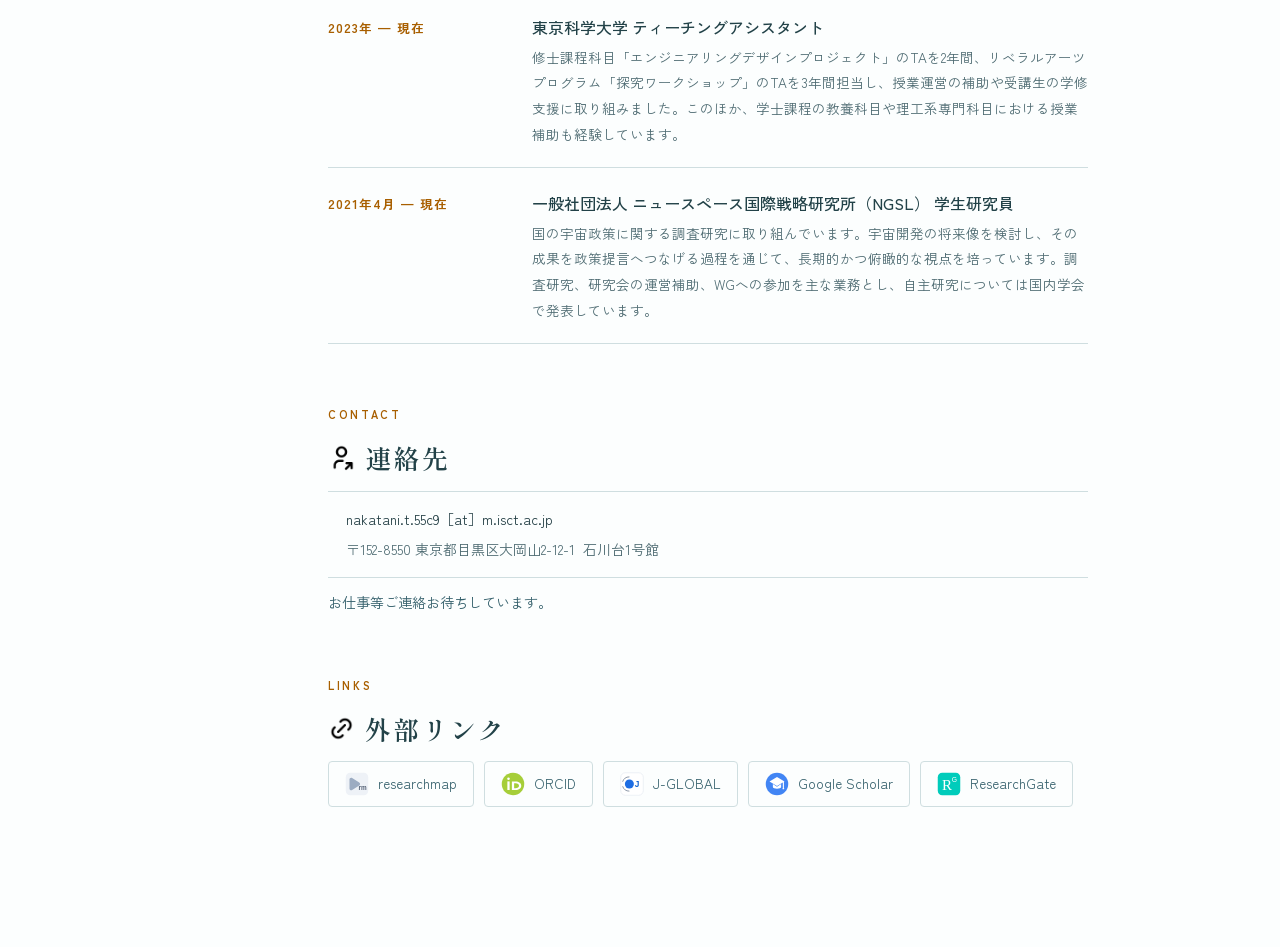
==== commit 3195a0a8: "Add files via upload" ====
--- a/index.html
+++ b/index.html
@@ -110,6 +110,7 @@
         <p class="contact__mail" data-bind="contactEmail"></p>
         <p class="contact__address" data-bind="contactAddress"></p>
       </div>
+      <p class="contact__note" data-bind="contactNote"></p>
     </section>
 
     <!-- ---- 外部リンク ---- -->
@@ -140,7 +141,8 @@
     affiliation: "東京科学大学 工学院 機械系\nエンジニアリングデザインコース 博士後期課程",
     lead: "研究業績や活動歴をまとめた個人HPです。",
     contactEmail: "nakatani.t.55c9［at］m.isct.ac.jp",
-    contactAddress: "〒152-8550 東京都目黒区大岡山2-12-1  石川台1号館"
+    contactAddress: "〒152-8550 東京都目黒区大岡山2-12-1  石川台1号館",
+    contactNote: "お仕事等ご連絡お待ちしています。"
   },
 
   /* ------------------------------------------------------------------
@@ -198,7 +200,7 @@
       year: 2026,
       title: "Brazing of carbon/carbon composite beams using gold filler with tungsten trioxide and tungsten carbide coatings",
       authors: "Tatsuki Nakatani, Takahisa Yamazaki",
-      venue: "Carbon, 121264（2026年1月） / Impact Factor 12.7（2026年8月30日時点）",
+      venue: "Carbon, 121264（2026年1月） / Q1 Journal",
       badges: ["主著", "査読あり"],
       abstract: "炭素繊維複合材料の表面をWC・WO₃で改質することで、Auろう材のぬれ性向上と過剰な浸透の抑制を実現しました。さらに、月面ドーム基地の梁材への応用を見据え、接合面に対する炭素繊維の配向角度を設定し、接合試験を行いました。",
       type: "journal",
@@ -544,6 +546,7 @@
       lead: P.lead,
       contactEmail: P.contactEmail,
       contactAddress: P.contactAddress,
+      contactNote: P.contactNote,
       year: new Date().getFullYear()
     };
     Object.keys(map).forEach(function (key) {
@@ -573,8 +576,9 @@
   var pubCounter = 0;
 
   function citationText(p) {
+    /* 引用文には掲載誌の評価（Q1 Journal など）を含めない */
     var venue = String(p.venue || p.program || "")
-      .replace(/\s*\/\s*Impact Factor.*$/i, "")
+      .replace(/\s*\/\s*(Impact Factor|Q\d\s*Journal).*$/i, "")
       .trim();
 
     /* 掲載情報の末尾にある出版年月を分離する */
--- a/style.css
+++ b/style.css
@@ -2,18 +2,22 @@
    配色・寸法の設定。色を変えたいときはここだけ触れば全体に反映されます。
    ========================================================= */
 :root{
-  --navy-900:#0B1B33;   /* 最も濃い紺。サイドバーの背景 */
-  --navy-700:#14315C;   /* 基調の紺。見出しやリンク */
-  --navy-400:#4A6592;   /* 補助的な紺 */
-  --navy-050:#EDF1F8;   /* ごく薄い紺。背景の面 */
-
-  --brass:#B8873A;      /* 差し色。ろう材の金に由来 */
-  --brass-soft:#E9D9B8;
-
-  --ink:#16233A;        /* 本文の文字色 */
-  --ink-muted:#4C5F7C;  /* 補足の文字色 */
-  --paper:#FCFDFE;      /* 全体の背景 */
-  --rule:#D2DAE7;       /* 罫線 */
+  /* 基調色（パレット：#224248 / #325E6A / #44A1A4 / #FF9A00）
+     変数名は従来のままにしてあります。値だけを差し替えています。 */
+  --navy-900:#224248;   /* 最も濃い青緑。サイドバーの背景 */
+  --navy-700:#325E6A;   /* 基調色。見出しやリンク */
+  --navy-400:#4A7A84;   /* 補助的な青緑。日付や補足ラベル */
+  --navy-050:#EAF2F3;   /* ごく薄い青緑。背景の面 */
+
+  --teal:#44A1A4;       /* パレットの明るい青緑。罫線や下線の差し色 */
+  --accent:#FF9A00;     /* パレットの橙。面や線に使う鮮やかな差し色 */
+  --brass:#A85F00;      /* 橙を文字用に濃くした色（小さな文字の可読性を確保） */
+  --brass-soft:#FFD79A; /* 濃い背景の上で使う淡い橙 */
+
+  --ink:#1E3A40;        /* 本文の文字色 */
+  --ink-muted:#4E6B72;  /* 補足の文字色 */
+  --paper:#FCFEFE;      /* 全体の背景 */
+  --rule:#CFDEE0;       /* 罫線 */
 
   --rail-w:264px;
   --max-w:760px;
@@ -42,7 +46,7 @@
 }
 
 a{ color:var(--navy-700); }
-:focus-visible{ outline:3px solid var(--brass); outline-offset:3px; }
+:focus-visible{ outline:3px solid var(--accent); outline-offset:3px; }
 
 .skip{
   position:absolute; left:-9999px;
@@ -81,7 +85,7 @@
 }
 .rail__affil{
   margin:10px 0 0;
-  font-size:12.5px; line-height:1.7; color:#B9C6DC;
+  font-size:12.5px; line-height:1.7; color:#AFC8CC;
   white-space:pre-line;
 }
 
@@ -96,7 +100,7 @@
 .rail__nav a{
   flex:0 0 auto;
   padding:8px 12px;
-  color:#D6DFEE; text-decoration:none;
+  color:#CFE0E2; text-decoration:none;
   font-size:13.5px; white-space:nowrap;
   border-radius:4px;
   transition:background .2s, color .2s;
@@ -160,7 +164,7 @@
 .theme{
   margin-top:34px;
   padding-left:20px;
-  border-left:3px solid var(--brass);
+  border-left:3px solid var(--accent);
 }
 .theme__period{
   display:inline-block; margin-bottom:8px;
@@ -241,7 +245,7 @@
   display:flex; align-items:center; justify-content:center;
   color:var(--navy-400); font-size:12.5px; letter-spacing:.1em;
   background:repeating-linear-gradient(-45deg,
-    var(--navy-050) 0 10px, #E4EAF4 10px 20px);
+    var(--navy-050) 0 10px, #DDEAEB 10px 20px);
 }
 .card__body{ padding:20px 22px 22px; }
 .card__year{
@@ -262,10 +266,10 @@
 .card__link{
   display:inline-block;
   font-size:13px; font-weight:500;
-  border-bottom:1px solid var(--brass-soft);
+  border-bottom:1px solid var(--teal);
   text-decoration:none;
 }
-.card__link:hover{ border-bottom-color:var(--brass); }
+.card__link:hover{ border-bottom-color:var(--accent); }
 
 /* =========================================================
    経歴
@@ -301,7 +305,7 @@
   font-size:13.5px; text-decoration:none;
   transition:border-color .2s, background .2s;
 }
-.links a:hover{ border-color:var(--navy-700); background:var(--navy-050); }
+.links a:hover{ border-color:var(--teal); background:var(--navy-050); }
 .contact__mail{
   margin:24px 0 0;
   font-size:14px; color:var(--ink-muted);
@@ -334,7 +338,7 @@
   .rail__foot{
     display:block;
     margin:auto 0 0; padding:24px 32px 0;
-    font-size:11px; letter-spacing:.1em; color:#7E8EA8;
+    font-size:11px; letter-spacing:.1em; color:#63838A;
   }
 
   .main{ padding:0 64px 140px; margin:0; max-width:calc(var(--max-w) + 128px); }
@@ -422,7 +426,7 @@
     padding:6px 9px !important;
     font-size:11.5px !important;
     line-height:1.45;
-    color:#AEBBD0 !important;
+    color:#A6C0C4 !important;
   }
   .rail__nav-sub:hover{
     color:#fff !important;
@@ -459,7 +463,7 @@
   margin:10px 0 4px;
   padding:14px 16px;
   background:var(--navy-050);
-  border-left:3px solid var(--brass);
+  border-left:3px solid var(--teal);
   border-radius:3px;
 }
 .pub__abstract-label{
@@ -524,7 +528,7 @@
 .pub__badge{
   display:inline-block;
   padding:2px 8px;
-  border:1px solid var(--brass-soft);
+  border:1px solid var(--teal);
   border-radius:999px;
   background:#fff;
   color:var(--navy-700);
@@ -660,7 +664,7 @@
     position:sticky;
     top:0;
     z-index:1000;
-    box-shadow:0 1px 0 rgba(255,255,255,.08), 0 4px 14px rgba(11,27,51,.12);
+    box-shadow:0 1px 0 rgba(255,255,255,.08), 0 4px 14px rgba(34,66,72,.12);
   }
   .rail__id{ display:none; }
   .rail__nav{
@@ -830,7 +834,7 @@
     font-size:10.5px;
     line-height:1.5;
     letter-spacing:.04em;
-    color:#7E8EA8;
+    color:#63838A;
   }
   .rail__foot{
     margin:auto 0 0;
@@ -1063,11 +1067,11 @@
 
 /* カードに奥行きをつける */
 .card{
-  box-shadow:0 7px 22px rgba(11,27,51,.11);
+  box-shadow:0 7px 22px rgba(34,66,72,.11);
   transition:box-shadow .2s ease;
 }
 .card:hover{
-  box-shadow:0 10px 28px rgba(11,27,51,.14);
+  box-shadow:0 10px 28px rgba(34,66,72,.14);
 }
 
 /* EDP と ASE-Lab の画像右側の区切り線だけを消す */
@@ -1178,6 +1182,15 @@
   color:var(--ink-muted);
   white-space:pre-wrap;
 }
+
+/* 連絡先ブロックの下に添える一言 */
+.contact__note{
+  margin:12px 0 0;
+  font-size:14px;
+  line-height:1.8;
+  color:var(--navy-700);
+}
+.contact__note:empty{ display:none; }
 
 /* PC版は従来どおり縦並び。画像は常に上揃え。 */
 @media (min-width:768px){
@@ -1235,7 +1248,7 @@
   .project-carousel .card.is-carousel-active{
     opacity:1;
     pointer-events:auto;
-    box-shadow:0 10px 28px rgba(11,27,51,.16);
+    box-shadow:0 10px 28px rgba(34,66,72,.16);
   }
   .project-carousel .card.is-carousel-neighbor{
     opacity:.38;
@@ -1262,7 +1275,7 @@
     height:52px;
     border-radius:999px;
     background:rgba(252,253,254,.72);
-    box-shadow:0 2px 10px rgba(11,27,51,.08);
+    box-shadow:0 2px 10px rgba(34,66,72,.08);
     backdrop-filter:blur(3px);
     -webkit-backdrop-filter:blur(3px);
   }
